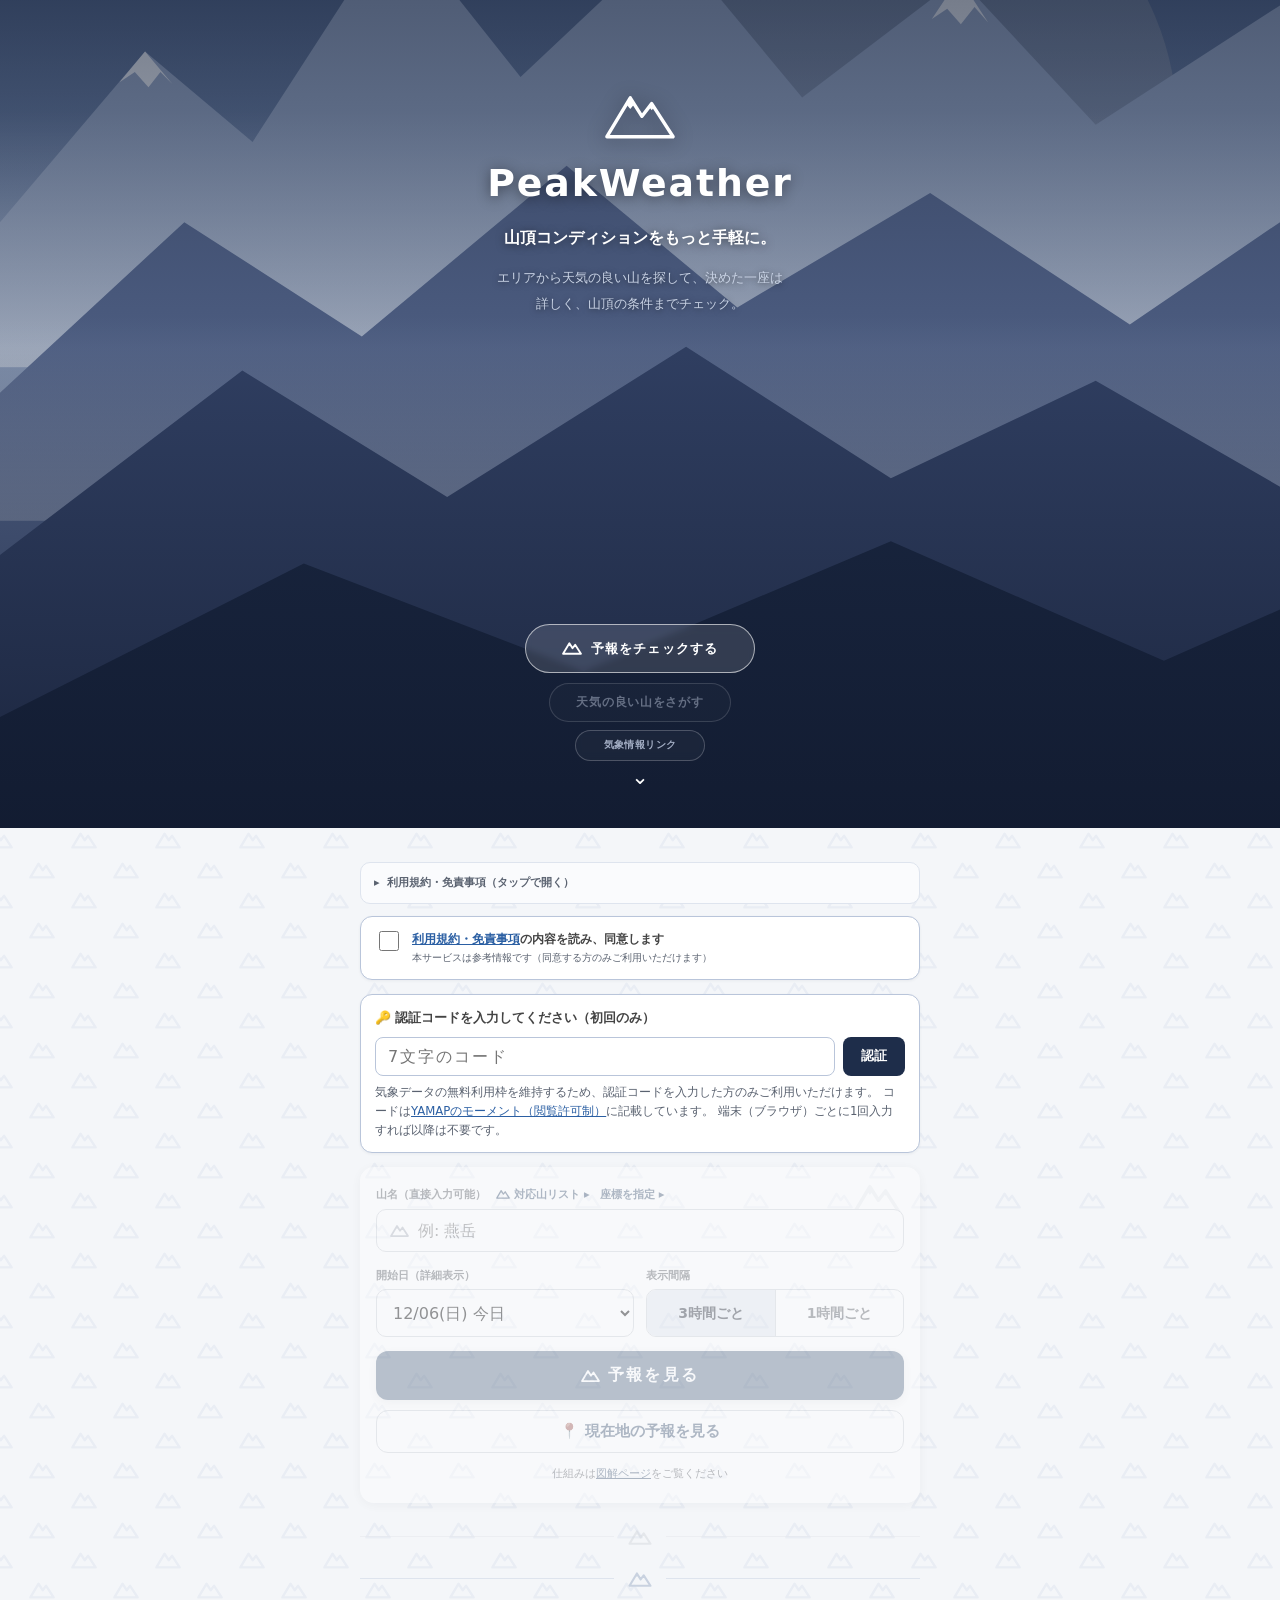
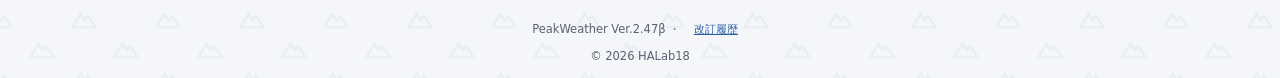
==== index.html @ 618cde57 "端末が夜モードのとき、画面も暗い配色にした (ver 2.47β) 色の値が9ページに657箇所ベタ書きされていたので、先に theme.css へ集めた。 ページ側は var(--◯◯) しか書かな" ====
<!doctype html>
<html lang="ja">
<head>
<meta charset="utf-8">
<!-- viewport-fit=cover を付けないと env(safe-area-inset-*) が常に0を返し、
     #totop のホームバー回避(iPhone)が効かない -->
<meta name="viewport" content="width=device-width,initial-scale=1,viewport-fit=cover">
<title>PeakWeather — 山頂コンディションをもっと手軽に。</title>
<meta name="description" content="PeakWeather: 山名を入れるだけで山頂・稜線の気象予報（稜線風・山頂気温・体感温度・発雷リスク・景色（眺望）・登山指数）を表示。データ: Open-Meteo">
<link rel="icon" type="image/png" href="icons/favicon-32.png">
<link rel="apple-touch-icon" href="icons/apple-touch-icon.png">
<link rel="manifest" href="manifest.json">
<!-- ブラウザのUI(アドレスバー)の色も配色に合わせる -->
<meta name="theme-color" media="(prefers-color-scheme:light)" content="#1e2d4a">
<meta name="theme-color" media="(prefers-color-scheme:dark)" content="#101725">
<!-- 配色(明るい配色と、端末が夜モードのときの暗い配色)。色の値はここが唯一の置き場で、
     各ページの <style> は var(--◯◯) しか書かない。?v= は theme.css の --pw-theme-ver と
     同じ値にする(古い版がキャッシュに残ると「画面は新しいのに配色だけ旧版」になる)。
     一致は scripts/check_contrast.py が機械的に見ている。 -->
<link rel="stylesheet" href="theme.css?v=247">
<!-- 規約同意・認証コードの判定を集約した共通ゲート (認証コードの定数もここにのみ置く)。
     ?v= は gate.js の PW_AUTH_VER と同じ値にする。付けないと、認証コードを年次更新した際に
     古い gate.js がキャッシュに残った端末で「新コードを入れたのに弾かれる」事故になる。
     更新時は index.html / docs/find.html(gen_find.py) / docs/point.html の3ファイルを同時に。 -->
<script src="gate.js?v=2026b"></script>
<!-- 登山指数 A/B/C の判定ロジック。docs/find.html と共有する唯一の実装。
     ?v= は logic.js の PW_LOGIC_VER と同じ値にする(古い版がキャッシュに残ると
     「画面は新しいのに判定だけ旧版」という気づけない状態になる)。 -->
<script src="logic.js?v=235"></script>
<!-- 天気の文言・濡れ注意・雨雪判別・積雪や視程の表記。こちらも docs/find.html と共有する。
     ?v= は display.js の PW_DISPLAY_VER と同じ値にする(古い版が残ると「画面は新しいのに
     文言だけ旧版」になる。一致は scripts/test_display.js が機械的に見ている)。 -->
<script src="display.js?v=246"></script>
<!-- Google tag (gtag.js) -->
<script async src="https://www.googletagmanager.com/gtag/js?id=G-B4FYN1EJ2S"></script>
<script>
  window.dataLayer = window.dataLayer || [];
  function gtag(){dataLayer.push(arguments);}
  gtag('js', new Date());

  // page_location からURLフラグメント(#…)を落とす。このページのハッシュには座標指定
  // (#35.36,138.72/日付) が入りうるため、既定のままだと位置情報がGAへ送られてしまう。
  // 山名は search イベントの search_term で別途取得しているので、落としても計測は欠けない。
  gtag('config', 'G-B4FYN1EJ2S', {page_location: location.origin + location.pathname});
</script>
<style>
/* ★ 色の値をここに書かないこと。全部 theme.css のトークン(--◯◯)を var() で参照する。
   明るい配色と暗い配色(端末の夜モード)の両方が theme.css の1箇所で決まっており、
   ここに直接色を書くと**暗い配色のときだけ差し替わらず取り残される**
   (明るい配色で作業しているかぎり、画面を見ても気づけない壊れ方)。
   残してよいベタ書きの数と理由は scripts/check_contrast.py の ALLOW にある。 */
*{box-sizing:border-box}
html{scroll-behavior:smooth}
/* ページ内リンクの滑らかスクロールは「動きを減らす」設定で止める。自動で流れる画面は
   前庭障害のある人には症状の引き金になる。JS 側の scrollIntoView も scrollBehavior() で揃える */
@media(prefers-reduced-motion:reduce){html{scroll-behavior:auto}}
body{margin:0;color:var(--text);
  /* 背景: ロゴマークの山を細かく規則的に敷いたパターン(ごく淡く) */
  background-color:var(--bg);
  background-image:var(--pat),var(--pat);
  background-position:0 0,42px 30px;background-size:84px 60px,84px 60px;
  font-family:"Hiragino Kaku Gothic ProN","Yu Gothic UI","Meiryo",system-ui,sans-serif;
  font-size:14px;line-height:1.6}

/* ---- 山モチーフ共通(ロゴマークの小型アイコン) ---- */
.mk{display:inline-block;flex:none}
.mtdiv{display:flex;align-items:center;gap:14px;max-width:560px;margin:26px auto;color:var(--field)}
.mtdiv::before,.mtdiv::after{content:"";flex:1;height:1px;background:var(--line)}
.mtdiv .mk{width:24px;height:16px}

/* ---- スキップリンク ---- */
/* キーボードだけで使う人は、いまヒーロー(ほぼ全画面)と検索フォームを毎回通ることになる。
   フォーカスされるまで画面の外に出しておき、Tab を1回押した時だけ現れる。
   ★ clip / left:-9999px ではなく transform で外へ出す(clip 系は iOS の読み上げで
     位置を見失う報告がある)。ヒーローが濃紺なので、出るときは白地・紺文字にする。 */
.skip{position:absolute;top:0;left:0;z-index:100;margin:10px;padding:10px 16px;
  background:var(--surface);color:var(--head);border:2px solid var(--link);border-radius:8px;
  font-weight:700;font-size:.92em;text-decoration:none;transform:translateY(-250%)}
.skip:focus{transform:none}
/* 飛び先。tabindex="-1" だけだと Chrome が枠を出さないので、着いたことが分かるようにする */
main:focus-visible,#out:focus-visible{outline:2px solid var(--link);outline-offset:4px}

/* ---- ヒーロー ---- */
/* 背景を実写に差し替える場合: .hero-bg(svg) を削除し、下記1行を .hero に追加
   background:url(icons/hero.jpg) center/cover no-repeat var(--night); */
.hero{position:relative;min-height:92vh;min-height:92svh;display:flex;justify-content:center;
  color:var(--on-night);text-align:center;overflow:hidden;background:var(--night);padding:0 20px}
.hero-bg{position:absolute;inset:0;width:100%;height:100%}
.hero::after{content:"";position:absolute;inset:0;background:
  linear-gradient(180deg,rgba(13,20,38,.5) 0%,rgba(13,20,38,.22) 42%,rgba(13,20,38,.68) 100%)}
.hero-inner{position:relative;z-index:1;display:flex;flex-direction:column;align-items:center;
  width:100%;max-width:640px;padding:max(10svh,56px) 0 max(4.5svh,28px)}
.logomark{width:74px;height:auto;margin-bottom:12px;filter:drop-shadow(0 2px 10px rgba(0,0,0,.4))}
h1{margin:0;font-size:2.15em;font-weight:800;letter-spacing:.05em;color:var(--on-night);
  text-shadow:0 2px 14px rgba(0,0,0,.45)}
.tagline{margin:12px 0 0;font-size:1.02em;font-weight:600;color:var(--on-night);
  text-shadow:0 1px 8px rgba(0,0,0,.55)}
.hero-sub{margin:14px 0 0;font-size:.85em;color:var(--on-night-2);line-height:2;
  text-shadow:0 1px 6px rgba(0,0,0,.55)}
.hero-cta{margin-top:auto;padding-top:30px;display:flex;flex-direction:column;align-items:center;
  color:var(--on-night);text-decoration:none;font-weight:700;font-size:.95em;letter-spacing:.08em}
.hero-cta .btnface{padding:13px 36px;border-radius:999px;background:rgba(255,255,255,.13);
  border:1.5px solid rgba(255,255,255,.6);backdrop-filter:blur(3px);transition:background .2s}
.hero-cta .mk{width:20px;height:14px;margin-right:9px;vertical-align:-2px;color:var(--on-night)}
.hero-cta:hover .btnface,.hero-cta:focus-visible .btnface{background:rgba(255,255,255,.3)}
/* 副次ボタン: 主目的の「予報をチェックする」より控えめな配色で find.html への入口 */
.hero-find{margin-top:10px;color:var(--on-night-2);text-decoration:none;font-weight:600;font-size:.85em;letter-spacing:.06em}
.hero-find .btnface{display:inline-block;padding:9px 26px;border-radius:999px;background:rgba(255,255,255,.05);
  border:1px solid rgba(255,255,255,.32);backdrop-filter:blur(3px);transition:background .2s}
.hero-find:hover .btnface,.hero-find:focus-visible .btnface{background:rgba(255,255,255,.16)}
/* 三次ボタン: 気象庁リンク集への入口。上2つより一段小さく・淡くして主従を崩さない。
   幅は3つが逆三角形に見えるよう横paddingで詰める(209→166→124px)。文字数を変えたら測り直すこと */
.hero-weather{margin-top:8px;color:var(--on-night-3);text-decoration:none;font-weight:600;
  font-size:.72em;letter-spacing:.04em}
.hero-weather .btnface{display:inline-block;padding:6px 28px;border-radius:999px;
  background:rgba(255,255,255,.03);border:1px solid rgba(255,255,255,.22);
  backdrop-filter:blur(3px);transition:background .2s}
.hero-weather:hover .btnface,.hero-weather:focus-visible .btnface{background:rgba(255,255,255,.12)}
.chev{color:var(--on-night);font-size:1.5em;line-height:1;margin-top:6px;animation:bob 1.8s ease-in-out infinite}
@keyframes bob{0%,100%{transform:translateY(0)}50%{transform:translateY(7px)}}
@media(prefers-reduced-motion:reduce){.chev{animation:none}}

/* ---- 本体 ---- */
main{max-width:1080px;margin:0 auto;padding:26px 14px 8px}
.entry{max-width:560px;margin-left:auto;margin-right:auto}

/* 利用規約 (折りたたみ・控えめ) */
/* ★ 色は --muted から外さないこと。以前は本文 #82868f(3.52:1)・見出し #8b909a(3.09:1) で
   AA(4.5:1) に届いていなかった。「控えめに置く」のは畳んである(details)ことで足りており、
   薄さで畳む必要はない。免責は読ませる前提の文章なので、読めない色は機能を損ねる。 */
.terms{color:var(--muted);font-size:.8em;line-height:1.75;margin-bottom:12px;
  border:1px solid var(--line);border-radius:10px;background:var(--surface-soft)}
.terms summary{list-style:none;cursor:pointer;padding:10px 13px;font-weight:600;color:var(--muted);
  display:flex;align-items:center;gap:7px;user-select:none}
.terms summary::-webkit-details-marker{display:none}
.terms summary::before{content:"▸";color:var(--muted);transition:transform .15s}
.terms[open] summary::before{transform:rotate(90deg)}
.terms .tbody{padding:2px 14px 12px}
.terms p{margin:0 0 8px}
.terms a{color:var(--muted)}

/* 同意チェック */
.gate{background:var(--surface);border:1.5px solid var(--line-2);border-radius:12px;padding:13px 14px;
  margin-bottom:14px;box-shadow:0 1px 3px var(--shadow-s)}
.gate label{display:flex;align-items:flex-start;gap:10px;font-size:.88em;font-weight:600;
  color:var(--text-2);cursor:pointer;margin:0}
.gate input[type=checkbox]{width:20px;height:20px;margin-top:1px;flex:none;accent-color:var(--btn)}
.gate small{display:block;font-weight:400;color:var(--muted)}
.gate a{color:var(--link)}

/* 認証コード (コード本体はソースに置かずハッシュ照合。scripts/gen_auth_hash.py 参照) */
#authgate .ahead{font-weight:700;color:var(--text-2);font-size:.92em}
#authgate .authrow{display:flex;flex-direction:row;gap:8px;margin:9px 0 7px}
#authgate input{flex:1;min-width:0;border:1.5px solid var(--line-2);border-radius:8px;
  padding:9px 12px;font-size:16px;letter-spacing:.12em;font-family:inherit}
#authgate input:focus{outline:2px solid var(--sky);border-color:var(--sky)}
#authgate button{flex:none;background:var(--night);color:var(--on-night);border:0;border-radius:8px;
  padding:0 18px;font-weight:600;font-size:.92em;cursor:pointer;font-family:inherit}
#authgate button:disabled{opacity:.5;cursor:default}
#authgate .authmsg{color:var(--bad-fg);font-size:.85em;font-weight:600;margin:0 0 5px}
#authgate small{display:block;font-weight:400;color:var(--muted);line-height:1.6}

#appwrap{opacity:.4;pointer-events:none;filter:grayscale(60%);transition:opacity .2s,filter .2s}
#appwrap.enabled{opacity:1;pointer-events:auto;filter:none}
/* #appwrap の外にある操作ページへの導線 (ヒーローの「天気の良い山をさがす」・フッターの
   「座標で予報」)。ゲート未通過の間は淡色にして押せないことを示す。クリック自体は
   JS側で握りつぶし、同意・認証欄へ案内する(pointer-events:none にすると案内も出せないため) */
.gate-off{opacity:.45;cursor:not-allowed}
.hero-find.gate-off:hover .btnface{background:rgba(255,255,255,.05)}

/* フォームカード (右上にロゴマークの透かし) */
.formcard{border-radius:14px;padding:18px 16px 20px;
  background:var(--surface) var(--wm) no-repeat right 16px top 14px/54px 37px;
  box-shadow:0 2px 12px var(--shadow);scroll-margin-top:12px}
form{display:flex;flex-direction:column;gap:14px}
.f{display:flex;flex-direction:column;gap:5px;font-size:.82em;font-weight:600;color:var(--muted);margin:0}
.lrow{display:flex;align-items:baseline;gap:5px 10px;flex-wrap:wrap}
.llabel{white-space:nowrap}
.lrow .listlink{color:var(--link);font-weight:600;text-decoration:none;white-space:nowrap}
.lrow .listlink:hover{text-decoration:underline}
input,select{font-size:16px;padding:11px 12px;border:1.5px solid var(--field);border-radius:10px;
  background:var(--surface);width:100%;font-family:inherit}
input:focus,select:focus{outline:2px solid var(--link);outline-offset:1px}
/* 山名入力欄: 左脇に小さな山アイコン、右に消去(×)ボタンぶんの余白 */
#mname{padding-left:41px;padding-right:34px;
  background:var(--surface) var(--mtico) no-repeat 13px 50%/19px 13px}
/* 消去(×)ボタン。目立たせすぎない: 最近見た山の .rcx と同じ配色・ホバー挙動 */
.mname-wrap{position:relative}
.mclear{position:absolute;right:4px;top:50%;transform:translateY(-50%);
  padding:9px 8px;border:0;background:none;color:var(--muted);font-size:16px;line-height:1;cursor:pointer}
.mclear:hover{color:var(--bad-fg)}
.frow{display:flex;gap:12px}
.frow>.f{flex:1;min-width:0}
/* 開始日selectと表示間隔segは横並びなので同一の固定高さで揃える(selectのネイティブ描画差を吸収) */
.frow select,.frow .seg{height:48px}
.seg{display:flex;border:1.5px solid var(--field);border-radius:10px;overflow:hidden;background:var(--surface)}
.seg label{flex:1;margin:0;position:relative}
.seg input{position:absolute;opacity:0;width:0;height:0}
.seg span{display:flex;justify-content:center;align-items:center;height:100%;padding:0 2px;
  font-size:14px;font-weight:600;color:var(--muted);cursor:pointer;transition:background .15s}
.seg label+label span{border-left:1.5px solid var(--field)}
.seg input:checked+span{background:var(--sel);color:var(--sel-fg);font-weight:700}
.seg input:focus-visible+span{outline:2px solid var(--btn);outline-offset:-3px}

button{font-size:15px;padding:8px 22px;border:0;border-radius:8px;background:var(--btn);
  color:var(--on-night);font-weight:700;cursor:pointer;font-family:inherit}
button:hover{background:var(--btn-d)}
button:disabled{background:var(--btn-off);cursor:wait}
#go{width:100%;padding:14px;font-size:16px;border-radius:12px;letter-spacing:.15em;
  box-shadow:0 3px 10px var(--shadow)}
#go .mk{width:19px;height:13px;margin-right:8px;vertical-align:-1.5px;color:var(--on-night)}
/* 現在地ボタン: 山名検索(主ボタン)に対するセカンダリの控えめな外観 */
#gps{width:100%;padding:11px;font-size:15px;border-radius:12px;margin-top:-4px;
  background:var(--surface);color:var(--link);border:1.5px solid var(--field)}
#gps:hover{background:var(--sel)}
#gps:disabled{background:var(--surface);color:var(--btn-off)}
.listlink .mk{width:14px;height:10px;margin-right:4px;vertical-align:-.5px}
/* 「天気で山さがし」からの遷移時に予報カード先頭に出す戻りボタン。
   プレーンリンクだと見落とされやすいので、ピル型の塗りボタン(--btn 系)にして目立たせる。 */
.backfind{margin:0 0 14px}
.backfind.bottom{margin:20px 0 4px}
.backfind a{display:inline-block;padding:9px 22px;background:var(--btn);color:var(--on-night);
  border-radius:999px;font-size:.9em;font-weight:700;text-decoration:none;
  box-shadow:0 2px 6px var(--shadow)}
.backfind a:hover{background:var(--btn-d)}
.hint{color:var(--muted);font-size:.8em;text-align:center;margin:12px 0 0}
.hint a{color:var(--link)}

/* 山名サジェスト */
.mfield{position:relative}
#sugg{position:absolute;top:100%;left:0;z-index:20;min-width:100%;width:max-content;max-width:80vw;
  max-height:min(280px,45vh);overflow-y:auto;overscroll-behavior:contain;
  background:var(--surface);border:1px solid var(--field);border-radius:8px;
  box-shadow:0 6px 18px var(--shadow-l);margin-top:4px;font-weight:400}
#sugg div{display:flex;justify-content:space-between;gap:14px;padding:9px 12px;cursor:pointer;
  font-size:14px;color:var(--text)}
#sugg div:hover{background:var(--surface-4)}
/* ★ --muted を使う。以前の #888 は白地で 3.54:1。県名と標高は同名の山を見分ける材料なので、
   読めないと候補を選び間違える */
#sugg small{color:var(--muted);white-space:nowrap}
/* grid の行として立てた見出し。#sugg div{display:flex;padding} と :hover を拾ってしまうので
   打ち消す(見た目は従来どおり .rchead 側の指定で作る) */
#sugg .rcheadrow{display:block;padding:0}
#sugg .rcheadrow:hover{background:none}
/* 最近見た山 (未入力時だけ先頭に出す履歴。見出しは data-n を持たないので選択されない) */
#sugg .rchead{display:block;padding:6px 12px 4px;font-size:11.5px;color:var(--muted);
  font-weight:700;letter-spacing:.04em;background:var(--bg);cursor:default}
#sugg .rchead:hover{background:var(--bg)}
#sugg .rc.rclast,
/* ピン群と履歴群の境目。ピンは期限なしで先頭に固まるので、どこまでがピンかを線で示す */
#sugg .rc.rcpinlast{border-bottom:1px solid var(--line)}
/* ボタンが2つ並ぶぶん、履歴行は隙間を詰める(通常候補の gap:14px より狭い) */
#sugg .rc{gap:8px}
/* 長い山名(カムイエクウチカウシ山など)が折り返して行だけ2段になるのを防ぐ。
   日本語はどこでも改行できるので、nowrap にしないと span が縦に伸びて高さが揃わない。
   縮むのは県名(small)が先。flex-shrink を大きく差を付けて、幅が足りないときは県名から
   削るようにする(山名が読めないと候補として選べないため、山名の省略は最後の手段) */
#sugg .rc>span{flex:0 1 auto;min-width:0;white-space:nowrap;overflow:hidden;text-overflow:ellipsis}
#sugg .rc small{margin-left:auto;flex:0 999 auto;min-width:0;overflow:hidden;text-overflow:ellipsis}
/* 圏外でも開ける山の印。山名のすぐ後ろに小さく添えるだけ(押せるものではない) */
#sugg .rcoff{margin-left:5px;font-size:11px;opacity:.85}
#sugg .rc.pinned{background:var(--surface-soft)}
#sugg .rc.pinned:hover{background:var(--surface-4)}
/* ×・📌は指で押せる大きさを確保する。行タップとの誤爆を避けるため履歴行にだけ出す。
   負マージンで行の padding へ食い込ませ、見た目の行高(約40px)は通常候補と揃えたまま */
#sugg .rcx,#sugg .rcp{flex:0 0 auto;margin:-9px 0;padding:9px 7px;border:0;background:none;
  color:var(--muted);font-size:15px;line-height:1;cursor:pointer}
#sugg .rcx{margin-right:-6px;padding-right:10px}
#sugg .rcx:hover{color:var(--bad-fg)}
/* 未ピンの📌も出しておく(淡く)。押せることが分からないと機能に気づけない */
#sugg .rcp{font-size:13px;opacity:.3;filter:grayscale(1)}
#sugg .rc.pinned .rcp{opacity:1;filter:none}
#sugg .rcp:hover{opacity:.75}
#sugg .rc.pinned .rcp:hover{opacity:.75}

#status{margin:12px auto;font-size:.95em;color:var(--muted);font-weight:600}
#status.err{color:var(--bad-fg);font-weight:600}
/* 状態アイコン: 取得中=青い山が明滅 / エラー=赤い山 */
#status:not(:empty)::before{content:"";display:inline-block;width:18px;height:12px;
  margin-right:7px;vertical-align:-1px;
  background:var(--skyico) no-repeat center/contain;
  animation:mkpulse 1.2s ease-in-out infinite}
#status.err::before{animation:none;background-image:var(--errico)}
@keyframes mkpulse{0%,100%{opacity:1}50%{opacity:.3}}
@media(prefers-reduced-motion:reduce){#status:not(:empty)::before{animation:none}}
.cands{background:var(--surface);border-radius:10px;padding:12px 14px;margin:10px auto;box-shadow:0 1px 3px var(--shadow-s)}
.cands button{display:block;width:100%;text-align:left;background:var(--surface-4);color:var(--text);
  font-weight:400;margin:6px 0;padding:8px 12px}
.cands button:hover{background:var(--hover)}

/* 結果表示 */
#out{scroll-margin-top:10px}
/* 見出し: 左バーの代わりにロゴマークの山アイコン */
h2{color:var(--head);font-size:1.08em;margin:20px 0 8px;display:flex;align-items:flex-start;gap:8px}
h2::before{content:"";flex:none;width:20px;height:14px;margin-top:.32em;
  background:var(--skyico) no-repeat center/contain}
ul.meta{margin:0 0 8px;padding-left:1.2em;color:var(--text-3);font-size:.9em}
.tbl{max-height:75vh;overflow:auto;-webkit-overflow-scrolling:touch;overscroll-behavior:contain;margin:6px 0 4px}
/* 横スクロールの手がかり。表は 375px 幅で 768〜941px あり、実測で 55〜63% が画面外に出る
   (このアプリの要である稜線風・降水量がそこに入る)。「まだ右に続く」が分からないと、
   そもそもスクロールされない。
   ★ 背景グラデーション方式(background-attachment:local の定番)はここでは効かない。
     td が不透明(--surface / 偶数行 --surface-2)なので、コンテナの背景はセルに隠れる。
     そこで mask で描画結果ごと右端をフェードさせる。付け外しは markScrollables()。 */
.tbl.xscroll{-webkit-mask-image:linear-gradient(to right,#000 calc(100% - 28px),transparent);
  mask-image:linear-gradient(to right,#000 calc(100% - 28px),transparent)}
.tbl.xscroll.at-end{-webkit-mask-image:none;mask-image:none}
table{border-collapse:collapse;white-space:nowrap;width:100%}
/* ★ th は scope で2種類に分かれる。scope=col がヘッダ行(紺・上に固定)、scope=row が
     先頭列の日付/時刻(見た目は td と同じ・左に固定)。
   ★ thead / tbody は入れないこと。いまヘッダ行は暗黙の tbody の1行目にあり、縞は
     tr:nth-child(even) で当たっている。thead を入れるとデータ行の番号が1つずれて
     縞が反転する。さらに下の .wk-sep は縞と詳細度をわざと揃えて source 順で勝たせてあり、
     その均衡も崩れる。属性セレクタなら構造を変えずに同じ結果になる。 */
th[scope=col]{background:var(--slate);color:var(--on-night);padding:6px 9px;font-weight:600;font-size:.9em;position:sticky;top:0;z-index:2}
td,th[scope=row]{padding:5px 9px;border-bottom:1px solid var(--line);text-align:center;background:var(--surface);
  font-weight:400;font-size:1em}
tr:nth-child(even) td,tr:nth-child(even) th[scope=row]{background:var(--surface-2)}
/* スマホ対策: ヘッダ行(上)と先頭列(左=日付/時刻)をスクロール時に固定 */
th[scope=col]:first-child{left:0;z-index:3}
td:first-child,th[scope=row]{position:sticky;left:0;z-index:1;background:var(--surface)}
tr:nth-child(even) td:first-child,tr:nth-child(even) th[scope=row]{background:var(--surface-2)}
th[scope=col]:first-child,td:first-child,th[scope=row]{box-shadow:inset -1px 0 0 var(--line)}
.b{display:inline-block;min-width:2.6em;padding:1px 7px;border-radius:10px;font-weight:700;font-size:.92em}
.b-a{background:var(--ok-bg);color:var(--ok-fg)}.b-b{background:var(--warn-bg);color:var(--warn-fg)}.b-c{background:var(--bad-bg);color:var(--bad-fg)}
.v-ex{color:var(--ok-fg);font-weight:700}.v-ok{color:var(--v-ok)}.v-so{color:var(--warn-fg)}.v-ng{color:var(--bad-fg)}
.sat{color:var(--sat);font-weight:600}.sun{color:var(--sun);font-weight:600}
.ew{display:inline-block;margin-left:4px;padding:1px 6px;border-radius:8px;
  background:var(--bad-bg);color:var(--bad-fg);font-weight:700;font-size:.85em;
  white-space:nowrap;vertical-align:middle}
.ew .ewi{font-size:1.3em;line-height:1;vertical-align:-.15em;margin-right:1px}
/* 指数の降格理由・濡れ注意・雨雪の別。数値の読み取りを邪魔しないよう小さく下段に置く。
   色は .ew と同系にして「注意を促す情報」であることを揃える。 */
.dr{display:block;font-size:.76em;color:var(--bad-fg);font-weight:700;margin-top:2px;line-height:1.3;white-space:nowrap}
/* その日を冬山・残雪期の基準で判定したことを示す印。夏側には付けない(全日に付くと区別にならない) */
.wmode{display:inline-block;margin-left:5px;padding:0 5px;border-radius:8px;background:var(--info-bg);
  color:var(--info-fg);font-size:.76em;font-weight:700;vertical-align:middle;white-space:nowrap}
/* 稜線風の degraded 印(900hPa/800hPa欠測)。find の .altm と同じ「控えめだが見える」トーン。
   ★ 色は --muted から外さないこと。以前は #8a94a8 だったが、表の偶数行 #eef1f6 の上では
     2.70:1 しかなく AA(4.5:1)に届いていなかった。この印は「GSM 期間は風を弱めに見積もる」
     ことを補正せず開示で倒すという判断そのものなので、読めない色で出すと判断が成立しない。 */
.dgd{color:var(--muted);font-weight:700;margin-left:1px}
/* その日の予報が全球モデル(GSM)由来であることを示す印。判定の印(.wmode の青)とは別物なので
   .dgd と同じグレー系に寄せ、「データの素性」の側だと分かるトーンにする。
   ★ 文言に「粗い」を使わない: 印もこの下の区切り行も、事実(どのモデル由来か)を伝えるもので
     予報の良し悪しではない。「粗い」は精度が低い・当てにならないという印象を余計に与える。 */
.mdlm{display:inline-block;margin-left:4px;padding:0 4px;border-radius:8px;background:var(--chip-bg);
  color:var(--muted);font-size:.74em;font-weight:700;vertical-align:middle;white-space:nowrap}
/* 週間表の中で「ここから予報が粗くなる」ことを示す区切り行。行そのものは押せない。
   セレクタに tr と :first-child を足してあるのは詳細度をそろえるため。上の縞
   `tr:nth-child(even) td` / `tr:nth-child(even) td:first-child` に対して `.wk-sep td` だけ
   だと詳細度が足りず、区切り行が偶数番目に来た日だけ縞に負けて背景が変わる
   (同点まで上げたうえで、後ろに書いてあることで勝たせている)。 */
tr.wk-sep td,tr.wk-sep td:first-child{border-top:2px solid var(--sep-line);background:var(--sep-bg);
  color:var(--sep-fg);font-size:.78em;font-weight:700;padding:3px 8px;letter-spacing:.02em;
  /* ★ 中央寄せにしない。この行は表の全幅(colspan)なので、スマホのように表が画面より広いと
     中央＝画面の外になり、横スクロールしないと文言が読めない。左端なら初期表示で見える
     (スクロールした先でも見え続けるのは下の .wk-sepin 側で倒している)。
     td の text-align:center を上書きするため、詳細度で勝つセレクタで指定している。 */
  text-align:left}
/* 全幅セルの右端に固定列の罫線(th:first-child,td:first-child の inset box-shadow)を描かせない。
   この行の td は colspan で行幅全体を占めるため、日付/指数の境目でなく表の右端に線が入る。
   上の th:first-child,td:first-child と同詳細度なので、ここ(後ろ)に置いて後勝ちさせる。 */
tr.wk-sep td{box-shadow:none}
/* ★ 全幅セルの中で「文言だけ」を左端に追従させる。
   この td は td:first-child の sticky に一致するが、セル幅＝行幅なので追従できない
   (ずらせる余地が 0)。そのままだと横スクロールで文言が左へ流れ去り、他の行の日付列だけが
   固定で残るため、帯が表のグリッドから外れて見える。包んだ span を sticky にすれば、
   包含ブロック(＝全幅の td)の中を左端に張り付いて移動できる。
   left は td の左 padding と同じ 8px にする。0 だと送ったときだけ文字が画面端に寄り、
   スクロール位置 0 のときと余白が変わって一瞬カクッと動いて見える。 */
.wk-sepin{position:sticky;left:8px;display:inline-block;max-width:100%}
/* 先頭(日本域モデル側)の区切り行だけ上罫線を描かない。すぐ上が固定ヘッダ(th)なので、
   2px の線がヘッダの一部のように見えて「区切り」として読めなくなる。 */
tr.wk-sep.wk-sep-top td{border-top:0}
.wxnote{display:block;font-size:.78em;color:var(--muted);margin-top:2px;line-height:1.3}
/* 詳細表の見出し直下に出す控えめなキャプション(山名とデータ取得日時)。スクショを切り取っても
   どの山のいつの取得か分かるようにするため。目立たせない */
.tblcap{font-size:.78em;color:var(--muted);margin:-4px 0 6px;line-height:1.3}
.wxico{width:1.15em;height:1.15em;vertical-align:-.22em;margin-right:1px}
.wxconn{color:var(--muted);font-size:.82em;margin:0 .18em;white-space:nowrap}
/* 発雷リスク列: アイコン(本数+色)と段階ラベル、下段に CAPE/CIN の実数値を小さく併記。
   文字色はアイコンより濃い同系色にして白/薄灰の行背景でもコントラストを確保する */
.lt{display:inline-flex;align-items:center;gap:3px;font-weight:600;white-space:nowrap}
.lt svg{width:1.9em;height:1.15em;flex:none}
.lt-0{color:var(--lt-0)}.lt-1{color:var(--lt-1)}.lt-2{color:var(--lt-2)}.lt-3{color:var(--lt-3)}
.ltnum{display:block;font-size:.76em;color:var(--muted);margin-top:2px;line-height:1.3;cursor:help}
/* 景色(眺望)列: 発雷リスクと同じ2段構成。上段=アイコン+記号+ラベル / 下段=視程を小さく併記。
   視程は単独の列にはせず、景色を読むための補足情報として置く。svg は 1.5em=21px */
.vw{display:inline-flex;align-items:center;gap:3px;font-weight:600;white-space:nowrap}
.vw svg{width:1.5em;height:1.5em;flex:none}
.vwnum{display:block;font-size:.76em;color:var(--muted);margin-top:2px;line-height:1.3}
.ewnote{background:var(--bad-bg);border-left:5px solid var(--bad-fg);padding:8px 12px;
  border-radius:0 6px 6px 0;margin:6px 0 14px;font-size:.9em}
/* 凡例末尾の「詳しく」リンク。理由・実測値は解説ページ側に置き、ここは短い事実だけにする */
.ewnote a.more,.notice a.more{color:inherit;text-decoration:underline;white-space:nowrap}
/* 参考情報の凡例(全球印・稜線風*印)。危険側の注意(.ewnote の赤)と区別しつつ、
   凡例として並ぶので余白は .ewnote に合わせる(.notice 既定の 18px だとここだけ空く) */
.notice.leg{margin:6px 0 14px;padding:8px 12px}
/* 末尾の免責。ページで最も重要な注意なので、参考情報の凡例と同じ強さで置かない。
   赤ベタは使わない(指数C・⚠バッジの色と競合させると両方が弱まる) */
.notice.strong{border-left-width:7px;border-left-color:var(--head);color:var(--head);
  font-weight:600;background:var(--surface-3)}
/* 予報の確度 ◎/○/△。指数(A/B/C)の隣に置くので、色は付けず記号だけで示す。
   色を付けると「確度が低い=危険」と読まれるが、確度は危険度ではなくモデルの揃い方 */
.agr{text-align:center;font-weight:600;white-space:nowrap}
/* 確度の内訳と「表の見方」。どちらも既定で閉じておく(毎回開いて見るものではない)。
   ★ 説明を畳むのは見た目の都合ではない。実測(375px)で週間表 442px に対し凡例が 321px あり、
     データとほぼ同量の説明が常時ぶら下がっていた。危険情報(⚠夕方/⚠夜間)だけは畳まない。 */
.agrdet,.legend{margin:6px 0 14px}
.agrdet summary,.legend summary{cursor:pointer;padding:8px 12px;font-weight:600;color:var(--head-2);
  background:var(--surface-3);border-left:5px solid var(--rule);border-radius:0 6px 6px 0;
  font-size:.9em;user-select:none}
.agrdet[open] summary{border-radius:0 6px 0 0;margin-bottom:6px}
.agrdet .ewnote{background:var(--surface-3);border-left-color:var(--rule);color:var(--head-2)}
.legend[open] summary{border-radius:0 6px 0 0}
/* 折りたたみの中は素のテキストにする。開いた時点で「これは説明」と分かっているので、
   色枠を重ねても視覚ノイズが増えるだけ(赤は危険=指数C・⚠ の意味に限って使う) */
.legend .tbody{padding:9px 12px 10px;background:var(--surface-soft);border-left:5px solid var(--rule);
  border-radius:0 0 6px 0;font-size:.9em;line-height:1.65}
.legend .tbody p{margin:0 0 8px}
.legend .tbody p:last-child{margin:0}
.legend .tbody a.more{color:var(--link);text-decoration:underline;white-space:nowrap}
/* オフライン(保存済み予報)であることの明示。数字は取得時のままなので、
   予報表のどれよりも先に目に入る強さにしておく */
.offnote{background:var(--off-bg);border-left:5px solid var(--off-line);color:var(--off-fg);padding:10px 12px;
  border-radius:0 6px 6px 0;margin:0 0 14px;font-size:.92em;line-height:1.6}
/* 保存から1日以上経った予報。黄色のままだと「少し古い」と同じ強さで読まれるので警告色に上げる */
.offnote.offstale{background:var(--bad-bg);border-left-color:var(--bad-fg);color:var(--stale-fg)}
/* 端末内への保存と「圏外用に固定」 */
.snaprow{display:flex;flex-wrap:wrap;align-items:center;gap:8px;
  margin:0 0 14px;font-size:.85em;color:var(--text-3)}
.snaprow em{font-style:normal;color:var(--bad-fg)}
.snapkeep{padding:6px 12px;font-size:.95em;border-radius:8px;
  background:var(--surface);color:var(--link);border:1.5px solid var(--field)}
.snapkeep:hover{background:var(--surface-4)}
.snapkeep[aria-pressed="true"]{background:var(--sel);border-color:var(--sky)}
/* 10日間の見通し: 8日目以降の行と開閉ボタン。
   tr に display を指定する作者スタイルは無いが、意図を残すため [hidden] を明示する */
.wk-more[hidden]{display:none}
.wk-toggle{width:100%;padding:9px;font-size:.92em;font-weight:600;border-radius:10px;
  margin:2px 0 12px;background:var(--surface);color:var(--link);border:1.5px solid var(--field)}
.wk-toggle:hover{background:var(--surface-4)}
.wk-toggle::after{content:"▾";margin-left:6px;display:inline-block;transition:transform .15s}
.wk-toggle[aria-expanded="true"]::after{transform:rotate(180deg)}
/* 見通し表の行→詳細予報へのジャンプ。行をタップ/クリックすると該当日の詳細に移動する */
.wk-row{cursor:pointer}
.wk-row:hover td,.wk-row:hover th[scope=row],
.wk-row:has(:focus-visible) td,.wk-row:has(:focus-visible) th[scope=row]{background:var(--hover)}
.wk-row:has(:focus-visible){outline:2px solid var(--link);outline-offset:-2px}
/* 日付セルの中の「詳細へ」ボタン。行そのものに role="button" を付けると tr の役割(行)を
   上書きして表の構造ごと消えるので、本物の button を1つ置いてそこに名前を持たせる。
   グローバルの button{} が青いボタンなので全部打ち消す。 */
.wk-jump{background:none;color:inherit;font:inherit;padding:0;border:0;border-radius:0;
  cursor:pointer;text-align:inherit;white-space:nowrap}
.wk-jump:hover{background:none}
/* 行全体を光らせるのは :has() が要る。無い環境(iOS 15.3以前など)でも見失わないよう、
   ボタン自身の輪郭は :has() と無関係に必ず出す */
.wk-jump:focus-visible{outline:2px solid var(--link);outline-offset:2px;border-radius:3px}
.detail-day{scroll-margin-top:10px}
@keyframes detailFlash{0%,100%{background:transparent}30%,70%{background:var(--flash)}}
.detail-flash{animation:detailFlash 1.4s ease-in-out}
@media(prefers-reduced-motion:reduce){.detail-flash{animation:none}}
.notice{background:var(--surface-3);border-left:5px solid var(--rule);color:var(--head-2);padding:10px 12px;
  border-radius:0 6px 6px 0;margin:18px 0;font-size:.9em}
/* ★ --muted を使う。以前の #888 はページ背景 #f4f6f9 の上で 3.27:1 しかなかった */
footer{color:var(--muted);font-size:.82em;margin-top:8px;text-align:center}
footer p{margin:0;line-height:1.8}
/* 改訂履歴リンクはタップ目標が文字高さぶんしか無く押しづらかったので、
   中央寄せ(footer の text-align)を保ったまま上下左右に余白を持たせて広げる */
footer a{color:var(--link);display:inline-block;padding:6px 10px}
#totop .mk{width:20px;height:14px;display:block;margin:0 auto}
#totop{position:fixed;right:16px;bottom:max(16px,env(safe-area-inset-bottom));z-index:30;
  width:46px;height:46px;border-radius:50%;padding:0;font-size:16px;line-height:1;
  background:var(--glass);color:var(--head);border:1px solid var(--glass-line);
  backdrop-filter:blur(4px);-webkit-backdrop-filter:blur(4px);
  box-shadow:0 2px 8px var(--shadow);
  opacity:0;transform:translateY(8px);pointer-events:none;transition:opacity .25s,transform .25s}
#totop.show{opacity:1;transform:none;pointer-events:auto}
#totop:hover{background:var(--glass-hover)}

@media(min-width:700px){
  h1{font-size:2.7em}
  .tagline{font-size:1.15em}
  .hero-sub{font-size:.95em}
  main{padding:34px 24px 12px}
}
</style>
</head>
<body>

<!-- ロゴマークの小型アイコン(共通シンボル)。小サイズ向けに線を太めにした版 -->
<svg width="0" height="0" style="position:absolute" aria-hidden="true">
  <symbol id="mkico" viewBox="0 0 76 52">
    <path d="M4 48 L28 8 L40 27 L50 14 L72 48 Z" fill="none" stroke="currentColor" stroke-width="7" stroke-linejoin="round"/>
    <path d="M21.5 19 L28 8 L34.5 19 L31.2 15.6 L28 19.6 L24.8 15.6 Z" fill="currentColor"/>
    <path d="M45.8 20.5 L50 14 L54.2 20.5 L52 18.2 L50 20.8 L48 18.2 Z" fill="currentColor"/>
  </symbol>
  <!-- 天気アイコン(配色付き線画)。日内変化フレーズ/詳細表の天気列で使用。晴=橙/雲=灰/雨=青/雪=水色/雷=橙 -->
  <symbol id="wx-sun" viewBox="0 0 24 24" fill="none" stroke="#f5a623" stroke-width="2" stroke-linecap="round" stroke-linejoin="round">
    <circle cx="12" cy="12" r="4.2" fill="#f5a623" stroke="none"/>
    <path d="M12 2v2.6M12 19.4V22M2 12h2.6M19.4 12H22M4.6 4.6l1.8 1.8M17.6 17.6l1.8 1.8M19.4 4.6l-1.8 1.8M6.4 17.6l-1.8 1.8"/>
  </symbol>
  <symbol id="wx-cloud" viewBox="0 0 24 24" fill="none" stroke="#8b93a3" stroke-width="2" stroke-linecap="round" stroke-linejoin="round">
    <path d="M7.5 18.5h8.6a3.9 3.9 0 0 0 .4-7.78 5.6 5.6 0 0 0-10.75-1.35A3.85 3.85 0 0 0 7.5 18.5Z"/>
  </symbol>
  <symbol id="wx-fog" viewBox="0 0 24 24" fill="none" stroke-width="2" stroke-linecap="round" stroke-linejoin="round">
    <path d="M7.3 13.5h8.6a3.9 3.9 0 0 0 .4-7.78A5.6 5.6 0 0 0 5.55 4.37 3.85 3.85 0 0 0 7.3 13.5Z" stroke="#8b93a3"/>
    <path d="M5 18h9M8 21.3h8" stroke="#aab2c0"/>
  </symbol>
  <symbol id="wx-rain" viewBox="0 0 24 24" fill="none" stroke-width="2" stroke-linecap="round" stroke-linejoin="round">
    <path d="M7.3 14.5h8.6a3.9 3.9 0 0 0 .4-7.78A5.6 5.6 0 0 0 5.55 5.37 3.85 3.85 0 0 0 7.3 14.5Z" stroke="#8b93a3"/>
    <path d="M8.5 17.5 7 21M12.5 17.5 11 21M16.5 17.5 15 21" stroke="#3f83d6"/>
  </symbol>
  <symbol id="wx-snow" viewBox="0 0 24 24" fill="none" stroke-width="2" stroke-linecap="round" stroke-linejoin="round">
    <path d="M7.3 14.5h8.6a3.9 3.9 0 0 0 .4-7.78A5.6 5.6 0 0 0 5.55 5.37 3.85 3.85 0 0 0 7.3 14.5Z" stroke="#8b93a3"/>
    <g fill="#4aa5e0" stroke="none"><circle cx="8.5" cy="18.6" r="1.05"/><circle cx="12" cy="20.4" r="1.05"/><circle cx="15.5" cy="18.6" r="1.05"/></g>
  </symbol>
  <symbol id="wx-thunder" viewBox="0 0 24 24" fill="none" stroke-width="2" stroke-linecap="round" stroke-linejoin="round">
    <path d="M7.3 13.5h8.6a3.9 3.9 0 0 0 .4-7.78A5.6 5.6 0 0 0 5.55 4.37 3.85 3.85 0 0 0 7.3 13.5Z" stroke="#8b93a3"/>
    <path d="M12.5 15.5 9.5 20h3l-1 3" stroke="#f5a623"/>
  </symbol>
  <!-- 発雷リスク(CAPE+CIN)の4段階アイコン。稲妻の本数(1〜4)と色(黄→赤)の二重表現で、
       色覚特性によらず段階が伝わるようにしている。低=黄/やや注意=黄橙/注意=橙/高い=赤 -->
  <symbol id="lt-0" viewBox="0 0 40 24" fill="#f5c542">
    <path d="M22 2 14 13h5l-2 9 8-11h-5z"/>
  </symbol>
  <symbol id="lt-1" viewBox="0 0 40 24" fill="#f0a020">
    <path d="M15 2 7 13h5l-2 9 8-11h-5z"/><path d="M29 2 21 13h5l-2 9 8-11h-5z"/>
  </symbol>
  <symbol id="lt-2" viewBox="0 0 40 24" fill="#e2701a">
    <path d="M11 2 3 13h5l-2 9 8-11H9z"/><path d="M22 2 14 13h5l-2 9 8-11h-5z"/>
    <path d="M33 2 25 13h5l-2 9 8-11h-5z"/>
  </symbol>
  <symbol id="lt-3" viewBox="0 0 40 24" fill="#c0392b">
    <path d="M8 2 0 13h5l-2 9 8-11H6z"/><path d="M18 2 10 13h5l-2 9 8-11h-5z"/>
    <path d="M28 2 20 13h5l-2 9 8-11h-5z"/><path d="M38 2 30 13h5l-2 9 8-11h-5z"/>
  </symbol>
  <!-- 景色(眺望)の4段階アイコン。線画ではなく「面塗りの山＋線画の天候」で立体感を出す。
       山(#view-mt)は4種で共有する二峰(左が高い)のシルエット。右斜面に白20%の面を重ねて陰影を、
       各ピークに雪渓を置く。fill="currentColor" なので、山の色は使用側の .v-ex/.v-ok/.v-so/.v-ng
       (判定色) がそのまま乗る = 色の定義が1箇所で済む。グラデーション・フィルタは使わない。
       天候は天気アイコンと同じ配色(晴=#f5a623 / 雲=#8b93a3 / 雨=#3f83d6)。
       雲は wx-cloud と同じ形を transform で配置し、stroke-width は縮尺で割り戻して線幅を揃える。
       ◎○は天候を山の後ろ(空)に、△✕は山の前(かぶさる)に描いて奥行きを出している。 -->
  <g id="view-mt">
    <path d="M1.5 26 11 9l5.2 9L21 14.5 30.5 26Z" fill="currentColor"/>
    <path d="M11 9l5.2 9-1.6 8H8.2Z" fill="#fff" opacity=".2"/>
    <path d="M11 9 8.3 13.8l1.6-.7 1.1 1.2 1.2-1.3 1.3 1.1Z" fill="#fff" opacity=".92"/>
    <path d="M21 14.5l-1.7 3.1 1.1-.5.8.9.9-1 .9.8Z" fill="#fff" opacity=".92"/>
  </g>
  <symbol id="view-ex" viewBox="0 0 32 32" fill="none" stroke-linecap="round" stroke-linejoin="round">
    <circle cx="23.5" cy="7.5" r="3.7" fill="#f5a623"/>
    <circle cx="22.2" cy="6.2" r="1.3" fill="#fff" opacity=".42"/>
    <path d="M23.5 2.2V.4M23.5 12.8v1.8M28.8 7.5h1.8M18.2 7.5h-1.8M27.3 3.7l1.3-1.3M19.7 11.3l-1.3 1.3M27.3 11.3l1.3 1.3M19.7 3.7 18.4 2.4"
          stroke="#f5a623" stroke-width="1.9"/>
    <use href="#view-mt"/>
  </symbol>
  <symbol id="view-ok" viewBox="0 0 32 32" fill="none" stroke-linecap="round" stroke-linejoin="round">
    <circle cx="17" cy="7" r="3.3" fill="#f5a623"/>
    <circle cx="15.9" cy="5.9" r="1.15" fill="#fff" opacity=".42"/>
    <path d="M17 2.1V.4M12.1 7h-1.7M13.5 3.5 12.3 2.3M13.5 10.5l-1.2 1.2M17 11.9v1.7"
          stroke="#f5a623" stroke-width="1.8"/>
    <g transform="translate(16.4 3.2) scale(.62)" stroke-width="3.4">
      <path d="M7.3 13.5h8.6a3.9 3.9 0 0 0 .4-7.78A5.6 5.6 0 0 0 5.55 4.37 3.85 3.85 0 0 0 7.3 13.5Z"
            fill="#fff" stroke="#8b93a3"/>
    </g>
    <use href="#view-mt"/>
  </symbol>
  <symbol id="view-so" viewBox="0 0 32 32" fill="none" stroke-linecap="round" stroke-linejoin="round">
    <use href="#view-mt"/>
    <g transform="translate(2.4 5.2) scale(.72)" stroke-width="2.9">
      <path d="M7.3 13.5h8.6a3.9 3.9 0 0 0 .4-7.78A5.6 5.6 0 0 0 5.55 4.37 3.85 3.85 0 0 0 7.3 13.5Z"
            fill="#eef0f4" stroke="#8b93a3"/>
    </g>
    <path d="M5.6 20.6h8.2M11.8 23.6h11.4" stroke="#c2c9d4" stroke-width="2.3"/>
  </symbol>
  <symbol id="view-ng" viewBox="0 0 32 32" fill="none" stroke-linecap="round" stroke-linejoin="round">
    <use href="#view-mt"/>
    <g transform="translate(3.1 1.1) scale(1.05)" stroke-width="2.1">
      <path d="M7.3 13.5h8.6a3.9 3.9 0 0 0 .4-7.78A5.6 5.6 0 0 0 5.55 4.37 3.85 3.85 0 0 0 7.3 13.5Z"
            fill="#8b93a3" stroke="#6b7280"/>
    </g>
    <path d="M8.6 19.2 6.9 22.8M14.2 19.2l-1.7 3.6M19.8 19.2l-1.7 3.6M25.2 18.4l-1.7 3.6"
          stroke="#3f83d6" stroke-width="2.2"/>
  </symbol>
</svg>

<a class="skip" href="#start">本文へスキップ</a>
<!-- 予報が出ている時だけ現れる。#out はゲート未通過のあいだ inert な #appwrap の中にあり、
     常時出すと行き先の無いリンクになる(見えるのに何も起きない、が一番たちが悪い) -->
<a class="skip" id="skipout" href="#out" hidden>予報結果へスキップ</a>

<header class="hero">
  <svg class="hero-bg" viewBox="0 0 750 1000" preserveAspectRatio="xMidYMax slice" aria-hidden="true">
    <defs>
      <linearGradient id="sky" x1="0" y1="0" x2="0" y2="1">
        <stop offset="0" stop-color="#1c2a47"/><stop offset=".4" stop-color="#3a5178"/>
        <stop offset=".68" stop-color="#7b92b8"/><stop offset=".92" stop-color="#cfd9e9"/>
      </linearGradient>
      <linearGradient id="mist" x1="0" y1="0" x2="0" y2="1">
        <stop offset="0" stop-color="#e6ecf5" stop-opacity="0"/>
        <stop offset="1" stop-color="#e6ecf5" stop-opacity=".6"/>
      </linearGradient>
    </defs>
    <rect width="750" height="1000" fill="url(#sky)"/>
    <circle cx="520" cy="590" r="170" fill="#f5ecd9" opacity=".16"/>
    <path d="M0 645 L85 545 L148 598 L232 468 L305 560 L392 478 L470 572 L562 502 L642 588 L750 518 L750 1000 L0 1000 Z" fill="#93a6c6"/>
    <g fill="#eef3fa" opacity=".85">
      <path d="M214 496 L232 468 L253 500 L244 490 L236 501 L227 491 Z"/>
      <path d="M375 503 L392 478 L411 506 L403 497 L395 507 L386 497 Z"/>
      <path d="M546 526 L562 502 L579 528 L571 519 L563 529 L555 520 Z"/>
      <path d="M70 563 L85 545 L101 564 L94 557 L87 566 L79 557 Z"/>
    </g>
    <rect y="580" width="750" height="150" fill="url(#mist)"/>
    <path d="M0 745 L108 645 L212 712 L332 612 L432 695 L545 628 L662 705 L750 645 L750 1000 L0 1000 Z" fill="#5d7099"/>
    <rect y="700" width="750" height="120" fill="url(#mist)" opacity=".55"/>
    <path d="M0 840 L142 732 L262 806 L402 718 L522 795 L642 738 L750 800 L750 1000 L0 1000 Z" fill="#394a71"/>
    <path d="M0 935 L178 845 L342 908 L522 832 L682 902 L750 872 L750 1000 L0 1000 Z" fill="#1e2d4a"/>
  </svg>
  <div class="hero-inner">
    <svg class="logomark" viewBox="0 0 76 52" aria-hidden="true">
      <path d="M4 48 L28 8 L40 27 L50 14 L72 48 Z" fill="none" stroke="#fff" stroke-width="3.5" stroke-linejoin="round"/>
      <path d="M21.5 19 L28 8 L34.5 19 L31.2 15.6 L28 19.6 L24.8 15.6 Z" fill="#fff"/>
      <path d="M45.8 20.5 L50 14 L54.2 20.5 L52 18.2 L50 20.8 L48 18.2 Z" fill="#fff"/>
    </svg>
    <h1>PeakWeather</h1>
    <p class="tagline">山頂コンディションをもっと手軽に。</p>
    <p class="hero-sub">エリアから天気の良い山を探して、決めた一座は<br>
    詳しく、山頂の条件までチェック。</p>
    <a class="hero-cta" href="#start">
      <span class="btnface"><svg class="mk" aria-hidden="true"><use href="#mkico"/></svg>予報をチェックする</span>
    </a>
    <!-- onclick: ここから開くのは「新しい検索」なので、詳細予報が残した復元マーカーを捨てて
         find.html を初期状態で開かせる (詳細から戻る導線とは意味が違う) -->
    <a class="hero-find gate-off" href="docs/find.html" data-gatelink aria-disabled="true"
       onclick="pwSDrop('pw_find_back')">
      <span class="btnface">天気の良い山をさがす</span>
    </a>
    <!-- data-gatelink を付けないのは意図的。ゲートは Open-Meteo の無料枠を守るためのもので、
         このリンク先(docs/weather-links.html)は気象庁・ウェザーニュースへの外部リンク集で
         Open-Meteo を叩かない(現在地の反映で国土地理院の逆ジオコーダだけ1回叩く) -->
    <a class="hero-weather" href="docs/weather-links.html">
      <span class="btnface">気象情報リンク</span>
    </a>
    <span class="chev" aria-hidden="true">⌄</span>
  </div>
</header>

<main id="start" tabindex="-1">

<details class="terms entry">
  <summary>利用規約・免責事項（タップで開く）</summary>
  <div class="tbody">
    <p>⚠️ 本サービスの情報は<b>参考情報</b>であり、正確性の保証・登山の安全を保証するものではありません。
    本サービスの利用により生じたいかなる損害についても開発者は責任を負わず、
    クレーム・苦情等は一切お受けできません。また、ライセンス形態の変更や、
    <b>予告なく本サービスの公開を中止・終了する場合</b>があります。利用前に必ず
    <a href="docs/terms.html" target="_blank" rel="noopener">利用規約・免責事項（全文）</a>をお読みください。</p>
  </div>
</details>

<div class="gate entry" id="gate">
  <label><input type="checkbox" id="agree">
  <span><a href="docs/terms.html" target="_blank" rel="noopener">利用規約・免責事項</a>の内容を読み、同意します
  <small>本サービスは参考情報です（同意する方のみご利用いただけます）</small></span></label>
</div>

<div class="gate entry" id="authgate" hidden>
  <div class="ahead">🔑 認証コードを入力してください（初回のみ）</div>
  <form class="authrow" id="authform">
    <input id="authcode" aria-label="認証コード" placeholder="7文字のコード" maxlength="20"
      autocomplete="off" autocapitalize="characters" spellcheck="false">
    <button id="authbtn" type="submit">認証</button>
  </form>
  <p class="authmsg" id="authmsg" hidden></p>
  <small>気象データの無料利用枠を維持するため、認証コードを入力した方のみご利用いただけます。
  コードは<a href="https://yamap.com/moments/1721648" target="_blank" rel="noopener">YAMAPのモーメント（閲覧許可制）</a>に記載しています。
  端末（ブラウザ）ごとに1回入力すれば以降は不要です。</small>
</div>

<div id="appwrap" inert>
<div class="formcard entry">
<form id="f">
  <label class="f mfield">
    <span class="lrow"><span class="llabel" id="mnamelabel">山名（直接入力可能）</span>
      <a class="listlink" href="docs/mountains.html"><svg class="mk" aria-hidden="true"><use href="#mkico"/></svg>対応山リスト ▸</a>
      <a class="listlink" href="docs/point.html">座標を指定 ▸</a>
    </span>
    <span class="mname-wrap">
      <!-- aria-labelledby が要る: この input は <label class="f mfield"> に包まれており、
           暗黙ラベルは label の文字列すべて。実測すると名前が
           「山名（直接入力可能） 対応山リスト ▸ 座標を指定 ▸ ×」になっていた(リンク2本と消去ボタン込み)。 -->
      <input id="mname" placeholder="例: 燕岳" required autocomplete="off"
        aria-labelledby="mnamelabel" role="combobox" aria-expanded="false"
        aria-controls="sugg" aria-haspopup="grid" aria-autocomplete="list">
      <button type="button" id="mnameClear" class="mclear" aria-label="山名を消去" hidden>×</button>
    </span>
    <!-- listbox ではなく grid。「最近見た山」の行が中に 📌 と × のボタンを持っており、
         option の中に操作できる要素は置けない(ARIA 違反)。ARIA 1.2 の combobox は
         ポップアップに grid を選べるので、行ごとにボタンを持つこの UI はこちらが正しい形。
         列数は行によって違う(通常候補は2列・履歴は4列)ので aria-colindex で位置を明示する。
         aria-expanded の書き換えは setOpen() の中だけ。 -->
    <div id="sugg" role="grid" aria-colcount="4" aria-label="山名の候補" hidden></div>
  </label>
  <div class="frow">
    <label class="f">開始日（詳細表示）
      <select id="mdate"></select>
    </label>
    <div class="f">表示間隔
      <div class="seg" role="radiogroup" aria-label="表示間隔">
        <label><input type="radio" name="mstep" value="3" checked><span>3時間ごと</span></label>
        <label><input type="radio" name="mstep" value="1"><span>1時間ごと</span></label>
      </div>
    </div>
  </div>
  <button id="go" type="submit"><svg class="mk" aria-hidden="true"><use href="#mkico"/></svg>予報を見る</button>
  <button id="gps" type="button">📍 現在地の予報を見る</button>
</form>
<p class="hint">仕組みは<a href="docs/how-it-works-web.html">図解ページ</a>をご覧ください</p>
</div>

<div class="mtdiv" aria-hidden="true"><svg class="mk"><use href="#mkico"/></svg></div>

<!-- role/aria-live: 取得失敗や範囲外日付の文面はここにしか出ない。付けないと
     スクリーンリーダーには何も起きていないように見える(障害時ほど伝わらない)。
     aria-atomic は、書き換えのたびに差分ではなく文面全体を読ませるため。 -->
<div class="entry" id="status" role="status" aria-live="polite" aria-atomic="true"></div>
<div class="entry" id="cands"></div>
<div id="out" tabindex="-1"></div>
</div>

<div class="mtdiv" aria-hidden="true"><svg class="mk"><use href="#mkico"/></svg></div>

<footer>
<p>PeakWeather Ver.2.47β ・ <a href="docs/history.html">改訂履歴</a></p>
<p>© 2026 HALab18</p>
</footer>

<button id="totop" type="button" aria-label="山名の検索フォームへ戻る"><svg class="mk" aria-hidden="true"><use href="#mkico"/></svg></button>

<script>
"use strict";
const MOUNTAINS=[["利尻岳","りしりだけ","北海道",45.18042,141.24138,1721],["羅臼岳","らうすだけ","北海道",44.07568,145.12224,1661],["斜里岳","しゃりだけ","北海道",43.76567,144.71776,1547],["雌阿寒岳","めあかんだけ","北海道",43.3865,144.00909,1499],["大雪山(旭岳)","たいせつざん","北海道",43.66354,142.85413,2291],["トムラウシ山","とむらうしやま","北海道",43.52714,142.84858,2141],["十勝岳","とかちだけ","北海道",43.41784,142.6863,2077],["幌尻岳","ぽろしりだけ","北海道",42.71936,142.68286,2052],["羊蹄山","ようていざん","北海道",42.8266,140.81147,1898],["岩木山","いわきさん","青森県",40.6559,140.30303,1625],["八甲田山","はっこうださん","青森県",40.65893,140.87721,1585],["八幡平","はちまんたい","岩手県・秋田県",39.95597,140.85498,1613],["岩手山","いわてさん","岩手県",39.85258,141.00114,2038],["早池峰山","はやちねさん","岩手県",39.55835,141.48899,1917],["鳥海山","ちょうかいさん","山形県・秋田県",39.09939,140.04886,2236],["月山","がっさん","山形県",38.54556,140.02695,1984],["大朝日岳","おおあさひだけ","山形県",38.26057,139.92225,1871],["蔵王山(熊野岳)","ざおうさん","山形県・宮城県",38.14396,140.43984,1841],["飯豊山","いいでさん","福島県・山形県・新潟県",37.85486,139.70711,2105],["西吾妻山","にしあづまやま","福島県・山形県",37.73815,140.14078,2035],["安達太良山","あだたらやま","福島県",37.62113,140.28786,1700],["磐梯山","ばんだいさん","福島県",37.60098,140.07226,1816],["会津駒ヶ岳","あいづこまがたけ","福島県",37.04682,139.3539,2133],["那須岳(茶臼岳)","なすだけ","栃木県",37.12484,139.96313,1915],["越後駒ヶ岳","えちごこまがたけ","新潟県",37.12361,139.07528,2003],["平ヶ岳","ひらがたけ","新潟県・群馬県",37.00312,139.17223,2141],["巻機山","まきはたやま","新潟県",36.97855,138.96441,1967],["燧ヶ岳","ひうちがたけ","福島県",36.95507,139.28531,2356],["至仏山","しぶつさん","群馬県",36.9035,139.17322,2228],["谷川岳","たにがわだけ","群馬県・新潟県",36.83718,138.93017,1977],["雨飾山","あまかざりやま","新潟県・長野県",36.90211,137.96259,1963],["苗場山","なえばさん","新潟県・長野県",36.84599,138.69034,2145],["妙高山","みょうこうさん","新潟県",36.89275,138.1132,2454],["火打山","ひうちやま","新潟県",36.92268,138.06812,2462],["高妻山","たかつまやま","新潟県・長野県",36.79998,138.05192,2353],["男体山","なんたいさん","栃木県",36.76515,139.4908,2486],["皇海山","すかいさん","栃木県・群馬県",36.68988,139.33692,2144],["武尊山","ほたかやま","群馬県",36.80521,139.1326,2158],["赤城山(黒檜山)","あかぎさん","群馬県",36.56034,139.1933,1828],["四阿山","あずまやさん","群馬県・長野県",36.54155,138.41254,2354],["浅間山","あさまやま","群馬県・長野県",36.40657,138.52293,2568],["筑波山","つくばさん","茨城県",36.22541,140.1068,877],["白馬岳","しろうまだけ","長野県・富山県",36.75852,137.75848,2932],["鹿島槍ヶ岳","かしまやりがたけ","長野県・富山県",36.62452,137.74697,2889],["剱岳","つるぎだけ","富山県",36.62334,137.6172,2999],["立山","たてやま","富山県",36.57594,137.61977,3015],["薬師岳","やくしだけ","富山県",36.46886,137.54479,2926],["黒部五郎岳","くろべごろうだけ","富山県・岐阜県",36.39257,137.5399,2840],["水晶岳","すいしょうだけ","富山県",36.42714,137.60249,2986],["鷲羽岳","わしばだけ","長野県・富山県",36.40302,137.60546,2924],["槍ヶ岳","やりがたけ","長野県・岐阜県",36.34207,137.64771,3180],["奥穂高岳","おくほたかだけ","長野県・岐阜県",36.28922,137.64798,3190],["常念岳","じょうねんだけ","長野県",36.3255,137.72764,2857],["笠ヶ岳","かさがたけ","岐阜県",36.31547,137.55035,2898],["焼岳","やけだけ","長野県・岐阜県",36.22695,137.5871,2455],["乗鞍岳","のりくらだけ","長野県・岐阜県",36.1065,137.55359,3026],["御嶽山","おんたけさん","長野県・岐阜県",35.89305,137.48055,3067],["美ヶ原(王ヶ頭)","うつくしがはら","長野県",36.22582,138.10742,2034],["霧ヶ峰(車山)","きりがみね","長野県",36.10295,138.19666,1925],["蓼科山","たてしなやま","長野県",36.10373,138.29503,2531],["赤岳(八ヶ岳)","あかだけ","長野県・山梨県",35.97089,138.37021,2899],["両神山","りょうかみさん","埼玉県",36.02338,138.84121,1723],["雲取山","くもとりやま","東京都・埼玉県・山梨県",35.85558,138.94393,2017],["甲武信ヶ岳","こぶしがたけ","埼玉県・山梨県・長野県",35.90913,138.72887,2475],["金峰山","きんぷさん","山梨県・長野県",35.87152,138.62537,2599],["瑞牆山","みずがきやま","山梨県",35.89347,138.59209,2230],["大菩薩嶺","だいぼさつれい","山梨県",35.74871,138.84548,2057],["丹沢山","たんざわさん","神奈川県",35.47436,139.16263,1567],["富士山","ふじさん","山梨県・静岡県",35.3606,138.7274,3776],["天城山(万三郎岳)","あまぎさん","静岡県",34.86278,139.00175,1406],["木曽駒ヶ岳","きそこまがたけ","長野県",35.78983,137.80417,2956],["空木岳","うつぎだけ","長野県",35.71905,137.81712,2864],["恵那山","えなさん","長野県・岐阜県",35.44307,137.59792,2191],["甲斐駒ヶ岳","かいこまがたけ","山梨県・長野県",35.7578,138.2365,2967],["仙丈ヶ岳","せんじょうがたけ","長野県・山梨県",35.72012,138.18359,3033],["鳳凰山(観音岳)","ほうおうざん","山梨県",35.70181,138.3047,2841],["北岳","きただけ","山梨県",35.67456,138.23878,3193],["間ノ岳","あいのだけ","山梨県・静岡県",35.64602,138.22849,3190],["塩見岳","しおみだけ","長野県・静岡県",35.57315,138.18364,3052],["悪沢岳","わるさわだけ","静岡県",35.501,138.183,3141],["赤石岳","あかいしだけ","長野県・静岡県",35.46117,138.1574,3121],["聖岳","ひじりだけ","長野県・静岡県",35.42252,138.13964,3013],["光岳","てかりだけ","長野県・静岡県",35.33818,138.0838,2591],["白山","はくさん","石川県・岐阜県",36.15503,136.7715,2702],["荒島岳","あらしまだけ","福井県",35.93432,136.60132,1523],["伊吹山","いぶきやま","滋賀県・岐阜県",35.41786,136.40632,1377],["大台ヶ原山","おおだいがはらやま","奈良県・三重県",34.18522,136.10923,1695],["八経ヶ岳(大峰山)","はっきょうがたけ","奈良県",34.17358,135.90754,1915],["大山(伯耆)","だいせん","鳥取県",35.37117,133.54633,1729],["剣山","つるぎさん","徳島県",33.85361,134.09423,1955],["石鎚山","いしづちさん","愛媛県",33.76698,133.1158,1982],["九重山(中岳)","くじゅうさん","大分県",33.08216,131.24088,1791],["祖母山","そぼさん","大分県・宮崎県",32.8281,131.34695,1756],["阿蘇山(高岳)","あそさん","熊本県",32.88437,131.1039,1592],["霧島山(韓国岳)","きりしまやま","宮崎県・鹿児島県",31.93419,130.86163,1700],["開聞岳","かいもんだけ","鹿児島県",31.18014,130.52838,924],["宮之浦岳","みやのうらだけ","鹿児島県",30.33608,130.50411,1936],["燕岳","つばくろだけ","長野県",36.40674,137.71275,2763],["大天井岳","おてんしょうだけ","長野県",36.36499,137.70111,2922],["蝶ヶ岳","ちょうがたけ","長野県",36.28748,137.72614,2677],["唐松岳","からまつだけ","長野県・富山県",36.68717,137.75464,2696],["爺ヶ岳","じいがたけ","長野県・富山県",36.58841,137.75082,2670],["針ノ木岳","はりのきだけ","長野県・富山県",36.53808,137.68447,2821],["西穂高岳","にしほたかだけ","長野県・岐阜県",36.27905,137.62904,2909],["前穂高岳","まえほたかだけ","長野県",36.282,137.6605,3090],["北穂高岳","きたほたかだけ","長野県・岐阜県",36.30256,137.65195,3106],["双六岳","すごろくだけ","長野県・岐阜県",36.37188,137.58712,2860],["三俣蓮華岳","みつまたれんげだけ","長野県・富山県・岐阜県",36.39001,137.58768,2841],["野口五郎岳","のぐちごろうだけ","長野県・富山県",36.4327,137.63783,2924],["餓鬼岳","がきだけ","長野県",36.44726,137.736,2647],["霞沢岳","かすみざわだけ","長野県",36.22121,137.64056,2646],["有明山","ありあけやま","長野県",36.39105,137.77068,2268],["天狗岳(東天狗)","てんぐだけ","長野県",36.0193,138.3554,2640],["硫黄岳","いおうだけ","長野県",35.99881,138.36991,2760],["横岳(八ヶ岳)","よこだけ","長野県",35.98309,138.37428,2829],["権現岳(八ヶ岳)","ごんげんだけ","長野県・山梨県",35.95364,138.35962,2715],["阿弥陀岳","あみだだけ","長野県",35.97253,138.35874,2805],["編笠山","あみがさやま","長野県・山梨県",35.94173,138.34507,2524],["縞枯山","しまがれやま","長野県",36.07533,138.33151,2403],["入笠山","にゅうかさやま","長野県",35.89637,138.17164,1955],["宝剣岳","ほうけんだけ","長野県",35.78143,137.8092,2931],["高尾山","たかおさん","東京都",35.62523,139.24358,599],["大岳山","おおだけさん","東京都",35.76524,139.13038,1266],["三ツ峠山","みつとうげやま","山梨県",35.54926,138.8092,1785],["塔ノ岳","とうのだけ","神奈川県",35.45422,139.1633,1491],["蛭ヶ岳","ひるがたけ","神奈川県",35.48634,139.13893,1673],["大山(丹沢)","おおやま","神奈川県",35.44086,139.23116,1252],["平標山","たいらっぴょうやま","新潟県・群馬県",36.81786,138.82188,1984],["飯縄山","いいづなやま","長野県",36.73955,138.13369,1917],["黒姫山","くろひめやま","長野県",36.81351,138.12714,2053],["戸隠山","とがくしやま","長野県",36.77041,138.0551,1904],["秋田駒ヶ岳","あきたこまがたけ","秋田県",39.76108,140.79937,1637],["栗駒山","くりこまやま","岩手県・宮城県・秋田県",38.96107,140.78833,1626],["焼石岳","やけいしだけ","岩手県",39.16369,140.82883,1547],["森吉山","もりよしざん","秋田県",39.97673,140.54421,1454],["船形山","ふながたやま","宮城県・山形県",38.45537,140.61985,1500],["泉ヶ岳","いずみがたけ","宮城県",38.41155,140.70976,1172],["大東岳","だいとうだけ","宮城県",38.30217,140.52356,1366],["面白山","おもしろやま","山形県・宮城県",38.34868,140.52236,1264],["屏風岳","びょうぶだけ","宮城県",38.09325,140.47664,1825],["不忘山","ふぼうさん","宮城県",38.07567,140.47887,1705],["一切経山","いっさいきょうざん","福島県",37.73539,140.24434,1949],["由布岳","ゆふだけ","大分県",33.28228,131.39026,1583],["日光白根山","にっこうしらねさん","栃木県・群馬県",36.7995,139.3756,2578],["草津白根山(本白根山)","くさつしらねさん","群馬県",36.6183,138.5275,2171],["五竜岳","ごりゅうだけ","富山県・長野県",36.658,137.7535,2814],["北横岳","きたよこだけ","長野県",36.087,138.3202,2480],["櫛ヶ峯","くしがみね","青森県",40.60319,140.84248,1517],["大尽山","おおづくしやま","青森県",41.29301,141.06838,828],["縫道石山","ぬいどういしやま","青森県",41.31333,140.84719,626],["吹越烏帽子","ふっこしえぼし","青森県",41.03745,141.31713,508],["白地山","しろぢやま","秋田県",40.44729,140.78824,1034],["大駒ヶ岳","おおこまがたけ","青森県",40.44996,141.01253,1144],["三ッ岳","みっつだけ","青森県",40.45287,141.00145,1159],["十和利山","とわりやま","青森県・秋田県",40.42699,140.98527,991],["天狗岳(青森)","てんぐだけ","青森県",40.52707,140.08436,958],["小岳","こだけ","秋田県",40.43269,140.19774,1042],["白神岳","しらかみだけ","青森県",40.50354,140.0187,1235],["藤里駒ヶ岳","ふじさとこまがたけ","秋田県",40.41285,140.2512,1158],["田代岳","たしろだけ","秋田県",40.42842,140.40879,1178],["太平山","たいへいざん","秋田県",39.79694,140.31072,1170],["秋田焼山","あきたやけやま","秋田県",39.96371,140.75717,1366],["大白森","おおしろもり","岩手県・秋田県",39.84235,140.78666,1216],["乳頭山","にゅうとうさん","岩手県・秋田県",39.805,140.83872,1478],["和賀岳","わがだけ","岩手県・秋田県",39.57031,140.75431,1439],["真昼岳","まひるだけ","岩手県・秋田県",39.44784,140.67659,1059],["女神山","めがみやま","岩手県・秋田県",39.41692,140.67514,955],["高松岳","たかまつだけ","秋田県",38.96765,140.60638,1348],["虎毛山","とらげやま","秋田県",38.90445,140.61898,1432],["女甑山","めこしきやま","秋田県・山形県",39.01989,140.31502,979],["三ツ石山","みついしさん","岩手県",39.85123,140.89651,1466],["七時雨山（南峰）","ななしぐれやま","岩手県",40.06925,141.10558,1063],["安家森","あっかもり","岩手県",40.03814,141.54094,1239],["姫神山","ひめかみさん","岩手県",39.84392,141.24675,1123],["兜明神嶽","かぶとみょうじんだけ","岩手県",39.65603,141.3696,1005],["薬師岳(岩手)","やくしだけ","岩手県",39.52984,141.49575,1645],["霞露ヶ岳","かろがたけ","岩手県",39.46803,142.03622,514],["六角牛山","ろっこうしさん","岩手県",39.31825,141.65007,1294],["五葉山","ごようざん","岩手県",39.20388,141.72912,1341],["氷上山","ひかみさん","岩手県",39.05889,141.66048,875],["牛形山","うしがたやま","岩手県",39.20169,140.86019,1340],["神室山","かむろさん","秋田県・山形県",38.90233,140.49242,1365],["小又山","こまたやま","山形県",38.86287,140.48564,1367],["杢蔵山","もくぞうさん","山形県",38.78943,140.40133,1027],["翁山","おきなさん","山形県",38.65076,140.54484,1075],["甑岳","こしきだけ","山形県",38.48697,140.4474,1016],["黒伏山","くろぶしやま","山形県",38.44714,140.53004,1227],["葉山","はやま","山形県",38.52905,140.21055,1462],["白鷹山","しらたかやま","山形県",38.22285,140.17338,994],["摩耶山","まやさん","山形県",38.52014,139.72778,1020],["以東岳","いとうだけ","山形県・新潟県",38.34294,139.84914,1771],["祝瓶山","いわいがめやま","山形県",38.19767,139.87972,1417],["北股岳","きたまただけ","山形県・新潟県",37.87991,139.63859,2025],["栂峰","つがみね","山形県・福島県",37.82805,139.9375,1541],["須金岳","すがねだけ","宮城県・秋田県",38.89209,140.65534,1253],["禿岳","かむろだけ","宮城県・山形県",38.81093,140.59522,1262],["仙台神室岳","せんだいかむろだけ","宮城県",38.25558,140.48541,1356],["薬莱山","やくらいさん","宮城県",38.57553,140.70538,553],["笹倉山","ささくらやま","宮城県",38.40525,140.81204,506],["徳仙丈山","とくせんじょうさん","宮城県",38.84836,141.46987,711],["金華山","きんかさん","宮城県",38.29526,141.56684,445],["青麻山","あおそさん","宮城県",38.08472,140.60755,800],["雁戸山","がんどさん","宮城県・山形県",38.19901,140.4774,1485],["鹿狼山","かろうさん","宮城県・福島県",37.86155,140.86144,430],["霊山","りょうぜん","福島県",37.76872,140.6872,825],["鎌倉岳","かまくらだけ","福島県",37.46703,140.6889,967],["大滝根山","おおたきねやま","福島県",37.355,140.70161,1193],["蓬田岳","よもぎだだけ","福島県",37.26576,140.53466,952],["二ッ箭山","ふたつやさん","福島県",37.17306,140.87049,710],["東吾妻山","ひがしあづまやま","福島県",37.71163,140.23026,1975],["額取山","ひたいとりやま","福島県",37.45027,140.22038,1009],["二岐山","ふたまたやま","福島県",37.24638,139.96733,1544],["三本槍岳","さんぼんやりだけ","福島県・栃木県",37.15014,139.96139,1917],["小野岳","おのだけ","福島県",37.32587,139.88685,1383],["博士山","はかせやま","福島県",37.36316,139.7148,1482],["志津倉山","しづくらやま","福島県",37.36811,139.62772,1234],["七ヶ岳","ななつがたけ","福島県",37.12417,139.65756,1636],["荒海山","あらかいざん","福島県・栃木県",37.03614,139.64367,1581],["田代山","たしろやま","福島県・栃木県",36.97434,139.47856,1971],["御神楽岳","みかぐらだけ","新潟県",37.52189,139.42589,1387],["蒲生岳","がもうだけ","福島県",37.38848,139.33553,828],["浅草岳","あさくさだけ","福島県・新潟県",37.34358,139.23369,1586],["会津朝日岳","あいづあさひだけ","福島県",37.22111,139.33953,1624],["三岩岳","みついわだけ","福島県",37.08186,139.37982,2065],["天塩岳","てしおだけ","北海道",43.964333,142.888083,1557],["石狩岳","いしかりだけ","北海道",43.546611,143.02225,1967],["ニペソツ山","にぺそつやま","北海道",43.455806,143.03225,2012],["暑寒別岳","しょかんべつだけ","北海道",43.716,141.522917,1491],["芦別岳","あしべつだけ","北海道",43.235778,142.283444,1726],["夕張岳","ゆうばりだけ","北海道",43.099517506029,142.25096833485,1667],["カムイエクウチカウシ山","かむいえくうちかうしやま","北海道",42.625028,142.7665,1979],["ペテガリ岳","べてがりだけ","北海道",42.499222,142.870944,1736],["樽前山","たるまえさん","北海道",42.690528,141.376611,1041],["駒ヶ岳(北海道)","こまがだけ","北海道",42.063361,140.67725,1131],["えぶり差岳","えぶりさしだけ","新潟県",37.9426073787584,139.608856349291,1636],["二王子岳","にのうじだけ","新潟県",37.899639,139.499194,1420],["女峰山","にょほうさん","栃木県",36.811417,139.536472,2483],["帝釈山","たいしゃくざん","福島県・栃木県",36.96975,139.460083,2060],["守門岳","すもんだけ","新潟県",37.39775,139.1365,1537],["八海山","はっかいさん","新潟県",37.103786319435,139.02403906613,1778],["中ノ岳","なかのだけ","新潟県",37.085278,139.077611,2085],["荒沢岳","あらさわだけ","新潟県",37.100556,139.148167,1968],["仙ノ倉山","せんのくらやま","群馬県・新潟県",36.817528,138.839583,2026],["佐武流山","さぶりゅうやま","新潟県・長野県",36.77225,138.670444,2192],["白砂山","しらすなやま","群馬県・長野県",36.738083,138.6935,2140],["鳥甲山","とりかぶとやま","長野県",36.839194,138.584056,2038],["岩菅山","いわすげやま","長野県",36.741972,138.559611,2295],["浅間隠山","あさまかくしやま","群馬県",36.453667,138.652389,1757],["榛名山","はるなさん","群馬県",36.477352998191,138.85087108592,1449],["妙義山","みょうぎさん","群馬県",36.298694,138.748778,1104],["荒船山","あらふねやま","群馬県・長野県",36.203972,138.637139,1423],["御座山","おぐらさん","長野県",36.034,138.606861,2112],["乾徳山","けんとくさん","山梨県",35.822758445668,138.71483178212,2031],["茅ヶ岳","かやがたけ","山梨県",35.795139,138.513833,1704],["武甲山","ぶこうさん","埼玉県",35.951528,139.097917,1304],["和名倉山(白石山)","わなくらやま","埼玉県",35.899306,138.877944,2036],["御正体山","みしょうたいやま","山梨県",35.486861,138.931583,1682],["愛鷹山","あしたかやま","静岡県",35.238,138.794083,1504],["毛無山","けなしやま","山梨県・静岡県",35.41575,138.543833,1964],["雪倉岳","ゆきくらだけ","新潟県・富山県",36.794722,137.754139,2611],["烏帽子岳","えぼしだけ","富山県・長野県",36.479444,137.650833,2628],["赤牛岳","あかうしだけ","富山県",36.461694,137.603333,2864],["毛勝山","けかちやま","富山県",36.701111,137.590833,2414],["奥大日岳","おくだいにちだけ","富山県",36.598328413456,137.58087520028,2611],["小秀山","こひでやま","長野県・岐阜県",35.785389,137.396972,1981],["経ヶ岳(長野)","きょうがたけ","長野県",35.91281625,137.86263297,2296],["南駒ヶ岳","みなみこまがたけ","長野県",35.701528,137.810833,2841],["安平路山","あんぺいじやま","長野県",35.6304181216,137.774364451,2363],["鋸岳","のこぎりだけ","山梨県・長野県",35.779028,138.209972,2685],["櫛形山","くしがたやま","山梨県",35.586833,138.369111,2052],["農鳥岳","のうとりだけ","山梨県・静岡県",35.621278,138.236917,3026],["上河内岳","かみこうちだけ","静岡県",35.389639,138.15275,2803],["池口岳","いけぐちだけ","長野県・静岡県",35.330194,138.038333,2392],["大無間山","だいむげんざん","静岡県",35.256028,138.161639,2329],["笊ヶ岳","ざるがたけ","山梨県・静岡県",35.424083,138.259417,2629],["七面山","しちめんざん","山梨県",35.369361,138.348861,1989],["金剛堂山","こんごうどうざん","富山県",36.378917,137.048944,1650],["位山","くらいやま","岐阜県",36.038139,137.196722,1529],["笈ヶ岳","おいずるがだけ","富山県・石川県・岐阜県",36.298639,136.792306,1841],["大日ヶ岳","だいにちがたけ","岐阜県",36.001472,136.837861,1709],["能郷白山","のうごうはくさん","福井県・岐阜県",35.762306,136.514028,1617],["御在所岳","ございしょだけ","三重県・滋賀県",35.020444,136.417667,1212],["武奈ヶ岳","ぶながだけ","滋賀県",35.264583,135.896861,1214],["金剛山","こんごうさん","奈良県",34.420811082165,135.6707915416,1125],["釈迦ヶ岳","しゃかがだけ","奈良県",34.114444,135.903,1799],["伯母子岳","おばこだけ","奈良県",34.0775,135.650806,1344],["氷ノ山","ひょうのせん","兵庫県・鳥取県",35.354,134.513944,1509],["蒜山(上蒜山)","ひるぜん","鳥取県・岡山県",35.325111,133.663444,1202],["三瓶山","さんべさん","島根県",35.140667,132.621611,1125],["三嶺","みうね","徳島県・高知県",33.839444,133.987639,1893],["東赤石山","ひがしあかいしやま","愛媛県",33.875,133.374917,1710],["笹ヶ峰","ささがみね","愛媛県・高知県",33.828056,133.274639,1860],["英彦山","ひこさん","福岡県",33.476361,130.925972,1199],["雲仙岳","うんぜんだけ","長崎県",32.760028,130.292139,1359],["大崩山","おおくえやま","宮崎県",32.737833,131.513167,1644],["市房山","いちふさやま","熊本県・宮崎県",32.31175,131.100972,1720],["尾鈴山","おすずやま","宮崎県",32.299278,131.4265,1405],["高千穂峰","たかちほのみね","宮崎県",31.88625,130.919083,1573],["ニセイカウシュッペ山","にせいかうしゅっぺやま","北海道",43.779917,142.985306,1883],["オプタテシケ山","おぷたてしけやま","北海道",43.470222,142.751444,2012],["神威岳","かむいだけ","北海道",42.428389,142.906778,1600],["余市岳","よいちだけ","北海道",43.032722,141.019667,1488],["ニセコアンヌプリ","にせこあんぬぷり","北海道",42.874944,140.658889,1308],["狩場山","かりばやま","北海道",42.613278,139.940611,1520],["大千軒岳","だいせんげんだけ","北海道",41.57925,140.160944,1072],["八溝山","やみぞさん","福島県・茨城県",36.930056,140.273056,1022],["男鹿岳","おがたけ","福島県・栃木県",37.085306,139.822,1777],["高原山","たかはらやま","栃木県",36.900028,139.776722,1795],["太郎山","たろうさん","栃木県",36.817806,139.482861,2368],["袈裟丸山","けさまるやま","栃木県・群馬県",36.6495,139.327333,1961],["新潟焼山","にいがたやけやま","新潟県",36.920833,138.036056,2400],["粟ヶ岳","あわがたけ","新潟県",37.555222,139.188694,1292],["朝日岳(谷川)","あさひだけ","群馬県",36.880583,138.972639,1945],["笠ヶ岳(志賀)","かさがたけ","長野県",36.676694,138.481583,2076],["横手山","よこてやま","群馬県・長野県",36.668917,138.525722,2305],["金北山","きんぽくさん","新潟県",38.10375,138.349861,1172],["米山","よねやま","新潟県",37.289417,138.484056,992],["斑尾山","まだらおやま","長野県",36.8375,138.274361,1381],["国師ヶ岳","こくしがたけ","山梨県・長野県",35.870972,138.672972,2592],["三頭山","みとうさん","東京都",35.739056,139.013778,1531],["黒岳","くろたけ","山梨県",35.552111,138.749361,1793],["箱根山","はこねやま","神奈川県",35.233378411434,139.02086949329,1438],["金時山","きんときやま","神奈川県・静岡県",35.289667,139.004889,1212],["諏訪山","すわやま","群馬県",36.039923890088,138.72960932228,1549],["青海黒姫山","おうみくろひめやま","新潟県",36.976639,137.789972,1221],["朝日岳(白馬)","あさひだけ","新潟県・富山県",36.826667,137.729972,2418],["蓮華岳","れんげだけ","富山県・長野県",36.535861,137.710528,2799],["鍬崎山","くわさきやま","富山県",36.540028,137.478056,2089],["鉢盛山","はちもりやま","長野県",36.08675,137.754722,2447],["鉢伏山","はちぶせやま","長野県",36.163139,138.059139,1929],["奥三界岳","おくさんがいだけ","長野県・岐阜県",35.681528,137.50725,1810],["越百山","こすもやま","長野県",35.679306,137.803333,2613],["南木曽岳","なぎそだけ","長野県",35.592361,137.644194,1679],["アサヨ峰","あさよみね","山梨県",35.731806,138.241361,2799],["奥茶臼山","おくちゃうすやま","長野県",35.484889,138.069167,2473],["茶臼岳(南アルプス)","ちゃうすだけ","長野県・静岡県",35.369083,138.140528,2604],["熊伏山","くまぶしやま","長野県",35.26325,137.895,1653],["黒法師岳","くろぼうしがたけ","静岡県",35.196028,138.029444,2068],["高塚山","たかつかやま","静岡県",35.1155,138.003611,1621],["山伏","やんぶし","山梨県・静岡県",35.304361,138.28525,2013],["白木峰","しらきみね","富山県・岐阜県",36.415583,137.112278,1596],["人形山","にんぎょうやま","富山県・岐阜県",36.348917,136.939806,1726],["猿ヶ馬場山","さるがばばやま","岐阜県",36.225889,136.942861,1875],["川上岳","かおれだけ","岐阜県",36.008139,137.1495,1626],["鷲ヶ岳","わしがたけ","岐阜県",35.940361,136.971472,1671],["医王山","いおうぜん","富山県・石川県",36.512778,136.795917,939],["大門山","だいもんざん","富山県・石川県",36.365306,136.803694,1571],["大笠山","おおがさやま","富山県・石川県",36.320583,136.789528,1822],["三方岩岳","さんぽういわだけ","石川県・岐阜県",36.258011307597,136.84420461136,1736],["野伏ヶ岳","のぶせがだけ","福井県・岐阜県",36.012861,136.732333,1674],["経ヶ岳(福井)","きょうがだけ","福井県",36.046444,136.621778,1625],["冠山","かんむりやま","福井県・岐阜県",35.779806,136.409306,1256],["藤原岳","ふじわらだけ","三重県・滋賀県",35.158666048566,136.45281942293,1144],["蓬莱山","ほうらいさん","滋賀県",35.209583,135.88575,1174],["比叡山","ひえいざん","滋賀県・京都府",35.065722,135.834389,848],["大和葛城山","やまとかつらぎさん","大阪府・奈良県",34.456056,135.682167,958],["倶留尊山","くろそやま","三重県・奈良県",34.530778,136.170194,1037],["三峰山","みうねやま","三重県・奈良県",34.448861,136.206306,1235],["高見山","たかみやま","三重県・奈良県",34.428583,136.088528,1248],["竜門岳","りゅうもんがだけ","奈良県",34.4405,135.897722,904],["山上ヶ岳","さんじょうがたけ","奈良県",34.252472,135.941056,1719],["護摩壇山","ごまだんざん","奈良県・和歌山県",34.0575,135.566917,1372],["愛宕山","あたごやま","京都府",35.060167,135.634111,924],["六甲山","ろっこうさん","兵庫県",34.777972,135.263889,931],["扇ノ山","おうぎのせん","鳥取県",35.439833,134.440889,1310],["那岐山","なぎさん","鳥取県・岡山県",35.17162133296,134.18030717462,1255],["道後山","どうごやま","鳥取県・広島県",35.069556,133.232667,1271],["伊予富士","いよふじ","愛媛県・高知県",33.788056,133.247972,1756],["瓶ヶ森","かめがもり","愛媛県・高知県",33.794722,133.19325,1896],["三本杭","さんぼんぐい","愛媛県",33.188389,132.635556,1226],["篠山","ささやま","愛媛県・高知県",33.055611,132.659167,1065],["脊振山","せふりさん","福岡県・佐賀県",33.436361,130.3685,1054],["鶴見岳","つるみだけ","大分県",33.286667,131.429806,1375],["涌蓋山","わいたざん","大分県",33.140028,131.164278,1499],["大船山","だいせんざん","大分県",33.095028,131.280667,1786],["多良岳","たらだけ","佐賀県・長崎県",32.975462961306,130.09251773357,996],["傾山","かたむきやま","大分県",32.838944,131.475639,1605],["国見岳","くにみだけ","熊本県・宮崎県",32.547,131.018472,1738],["高隈山(大箆柄岳)","たかくまやま","鹿児島県",31.486278,130.818528,1236],["阿寒富士","あかんふじ","北海道",43.373990181102,144.00661374567,1476],["黒岳(大雪山)","くろだけ","北海道",43.697389334104,142.92028346792,1984],["愛別岳","あいべつだけ","北海道",43.707736411558,142.85696345418,2113],["白雲岳","はくうんだけ","北海道",43.661383048886,142.90600771594,2230],["富良野岳","ふらのだけ","北海道",43.393529015108,142.63515683222,1912],["楽古岳","らっこだけ","北海道",42.272422646616,143.11127379493,1471],["アポイ岳","あぽいだけ","北海道",42.107844995918,143.02563751806,810],["藻岩山","もいわやま","北海道",43.022392539639,141.32229655981,530],["ホロホロ山","ほろほろやま","北海道",42.633488858037,141.14251373808,1322],["神居尻山","かむいしりやま","北海道",43.500410770264,141.66267752095,947],["剣山(北海道)","つるぎさん","北海道",42.848508198471,142.88511584526,1205],["風不死岳","ふっぷしだけ","北海道",42.716741823854,141.35888455385,1102],["漁岳","いざりだけ","北海道",42.821115829119,141.23549538075,1317],["燧岳","ひうちだけ","青森県",41.439099897085,141.05291985159,781],["釜臥山","かまふせやま","青森県",41.278515904024,141.1199690942,879],["階上岳","はしかみだけ","青森県・岩手県",40.400609158568,141.58438942504,740],["折爪岳","おりつめだけ","岩手県",40.268648260868,141.37453104276,852],["茶臼岳(八幡平)","ちゃうすだけ","岩手県",39.95061845475,140.89888601256,1578],["大深岳","おおふかだけ","岩手県・秋田県",39.880974145569,140.87971563939,1541],["二ツ森","ふたつもり","青森県・秋田県",40.434900531423,140.11793134478,1086],["吾妻小富士","あづまこふじ","福島県",37.722112161451,140.26357493588,1707],["山形神室岳","やまがたかむろだけ","宮城県・山形県",38.250971,140.471181,1344],["鞍掛山(岩手)","くらかけやま","岩手県",39.820966641813,141.02307683902,897],["中丸山","なかまるやま","山形県",38.135128786796,140.41882051581,1562],["長井葉山","ながいはやま","山形県",38.180352700749,139.97901176238,1237],["豪士山","ごうしさん","福島県",37.933965405094,140.28065969371,1022],["地蔵岳","じぞうだけ","群馬県",36.541039564925,139.17733111361,1674],["鬼怒沼山","きぬぬまやま","栃木県・群馬県",36.882622151573,139.37148535214,2140],["晃石山","てるいしさん","栃木県",36.360164289698,139.67542113315,419],["迦葉山","かしょうざん","群馬県",36.759081745412,139.06235575676,1332],["根名草山","ねなくさやま","栃木県",36.842081,139.391317,2329],["明神ヶ岳(日光)","みょうじんがたけ","栃木県",36.929388325403,139.59993741699,1594],["月山(栃木)","がっさん","栃木県",36.845852506638,139.65931892395,1287],["生瀬富士","なまえふじ","茨城県",36.771368031385,140.39783003973,406],["鞍掛山(茨城)","くらかけやま","茨城県",36.618464023673,140.6513848085,248],["宝篋山","ほうきょうさん","茨城県",36.1675016,140.1300664,461],["五頭山","ごずさん","新潟県",37.800824272225,139.34564263539,912],["大源太山","だいげんたさん","新潟県",36.9025377,138.9271684,1598],["白毛門","しらがもん","群馬県",36.85946984,138.9673162,1720],["万太郎山","まんたろうさん","群馬県・新潟県",36.82407977,138.8792676,1954],["根子岳","ねこだけ","長野県",36.549222,138.395194,2207],["湯ノ丸山","ゆのまるやま","群馬県・長野県",36.434773,138.400995,2101],["東篭ノ登山","ひがしかごのとやま","群馬県・長野県",36.419253230493,138.44718100727,2227],["弥彦山","やひこやま","新潟県",37.704719456687,138.80917064607,634],["角田山","かくだやま","新潟県",37.780603086409,138.83681629379,482],["菅名岳","すがなだけ","新潟県",37.701555310015,139.28026101776,909],["越後白山","えちごはくさん","新潟県",37.614436977917,139.19492125511,1012],["大峰","おおみね","新潟県",36.92902855203,138.78315843318,1172],["子持山","こもちやま","群馬県",36.591934954548,138.99780518519,1296],["長峰山","ながみねやま","長野県",36.335788531901,137.94069522789,933],["二子山","ふたごやま","埼玉県",36.069643528,138.863697611,1165],["伊豆ヶ岳","いずがたけ","埼玉県",35.926811697953,139.16060094526,851],["川苔山","かわのりやま","東京都",35.850694,139.106833,1363],["飛龍山","ひりゅうやま","埼玉県・山梨県",35.839756234562,138.89220178127,2069],["雁ヶ腹摺山","がんがはらすりやま","山梨県",35.686295016942,138.88471311451,1874],["陣馬山","じんばさん","東京都・神奈川県",35.652111,139.166556,854],["大室山","おおむろやま","神奈川県・山梨県",35.510949641243,139.06855369165,1587],["節刀ヶ岳","せっとうがたけ","山梨県",35.528423177436,138.6835142322,1736],["天子ヶ岳","てんしがたけ","静岡県",35.329100782145,138.53664412186,1330],["玄岳","くろたけ","静岡県",35.081664,139.02825,798],["堂平山","どうだいらさん","埼玉県",36.005722651758,139.19005515673,875],["日和田山","ひわださん","埼玉県",35.89373487,139.3048232,305],["笠取山","かさとりやま","埼玉県・山梨県",35.865370330248,138.81992161274,1953],["天覧山","てんらんざん","埼玉県",35.862021880223,139.30822461326,197],["棒ノ折山","ぼうのおれやま","埼玉県・東京都",35.85867479425,139.15508240461,969],["御前山","ごせんやま","東京都",35.770044,139.080639,1405],["竜ヶ岳(本栖湖)","りゅうがたけ","山梨県",35.446762192196,138.58340348041,1485],["鍋割山","なべわりやま","神奈川県",35.443756,139.141383,1272],["鋸山(千葉)","のこぎりやま","千葉県",35.160341286134,139.84091224525,329],["岩茸石山","いわたけいしやま","東京都",35.830672559058,139.1787906913,793],["高水山","たかみずさん","東京都",35.828746499717,139.18901040962,759],["惣岳山","そうだけさん","東京都",35.818940564786,139.17781877519,756],["八丈富士","はちじょうふじ","東京都",33.136944,139.766,854],["円海山","えんかいざん","神奈川県",35.361085266739,139.59397050204,153],["大平山","おおひらやま","神奈川県",35.337555867494,139.57241757416,159],["衣張山","きぬばりやま","神奈川県",35.316928915758,139.56715289287,122],["谷急山","やきゅうさん","群馬県",36.303940865935,138.69920412148,1162],["鐘撞堂山","かねつきどうやま","埼玉県",36.134461599976,139.18065726757,330],["飯盛山","めしもりやま","長野県",35.919399861718,138.47416248321,1643],["黒金山","くろがねやま","山梨県",35.84120745,138.7097632,2232],["御岳山","みたけさん","東京都",35.782853,139.149514,929],["鋸山(奥多摩)","のこぎりやま","東京都",35.779209318085,139.10589088989,1109],["浅間嶺","せんげんれい","東京都",35.720056638447,139.1022622878,903],["扇山","おうぎやま","山梨県",35.637389,139.013778,1138],["滝子山","たきごやま","山梨県",35.630323343708,138.85102519301,1615],["高川山","たかかわやま","山梨県",35.586005569806,138.9018131782,975],["王岳","おうだけ","山梨県",35.513220585504,138.64488959206,1623],["景信山","かげのぶやま","東京都・神奈川県",35.645958,139.215825,727],["小仏城山","こぼとけしろやま","東京都・神奈川県",35.629804665628,139.22113668707,670],["杓子山","しゃくしやま","山梨県",35.485192,138.866175,1597],["石割山","いしわりやま","山梨県",35.450430269026,138.90125431906,1413],["三国山","みくにやま","神奈川県・山梨県・静岡県",35.400549222639,138.91679575095,1328],["鷹巣山","たかのすやま","神奈川県",35.226849353973,139.05423939228,834],["明神ヶ岳(箱根)","みょうじんがたけ","神奈川県",35.279469,139.052514,1169],["檜洞丸","ひのきぼらまる","神奈川県",35.478945069183,139.10280726572,1601],["天覚山","てんかくさん","埼玉県",35.886715298793,139.24922278337,445],["多峯主山","とうのすやま","埼玉県",35.868153291758,139.29801003874,270],["元清澄山","もときよすみやま","千葉県",35.175287776626,140.096059799,344],["伊予ヶ岳","いよがたけ","千葉県",35.107292,139.914019,336],["富山","とみさん","千葉県",35.098889,139.8815,349],["大日山(千葉)","だいにちやま","千葉県",35.075167628154,139.93759810925,333],["三原山","みはらやま","東京都",33.092053799073,139.81221816727,701],["天上山","てんじょうさん","東京都",34.219535116739,139.15313873605,572],["御山(御蔵島)","おやま","東京都",33.874386382179,139.6018547565,851],["大凸部","おおとんぶ","東京都",32.458471811366,139.7593025502,423],["三日月山","みかづきやま","東京都",27.097920094822,142.18826115131,174],["高山","たかやま","東京都",27.051043265526,142.19361800577,229],["乳房山","ちぶさやま","東京都",26.65951165029,142.16151139923,462],["小蓮華山","これんげさん","新潟県・長野県",36.773597156286,137.77622567897,2766],["白馬乗鞍岳","はくばのりくらだけ","長野県",36.782556846126,137.80146262833,2456],["白馬鑓ヶ岳","はくばやりがたけ","富山県・長野県",36.73135867465,137.75530950734,2903],["祖父岳","じいだけ","富山県",36.411128242228,137.59128114807,2825],["僧ヶ岳","そうがだけ","富山県",36.761729202924,137.56373160846,1855],["大日岳(立山)","だいにちだけ","富山県",36.599297792064,137.54996148494,2501],["真砂岳","まさごだけ","富山県",36.586624016856,137.61998468812,2861],["浄土山","じょうどさん","富山県",36.568426035812,137.60373294353,2831],["北ノ俣岳","きたのまただけ","富山県・岐阜県",36.421152917571,137.51228959793,2662],["錫杖岳","しゃくじょうだけ","岐阜県",36.281856796757,137.54728097395,2168],["南岳","みなみだけ","長野県・岐阜県",36.318765763864,137.65074306482,3032],["涸沢岳","からさわだけ","長野県・岐阜県",36.296465663008,137.64666136118,3110],["中山","なかやま","富山県",36.639257346267,137.5531083865,1255],["西岳(八ヶ岳)","にしだけ","長野県",35.949928882455,138.33498028045,2398],["三ツ頭","みつがしら","山梨県",35.942181157683,138.36409505794,2580],["三ノ沢岳","さんのさわだけ","長野県",35.766658573527,137.79409457823,2846],["にゅう","にゅう","長野県",36.03955401393,138.3703521809,2351],["霧訪山","きりとうやま","長野県",36.063968694444,137.95105075,1305],["栗沢山","くりさわやま","山梨県",35.737882022922,138.23416003155,2714],["荒川中岳","あらかわなかだけ","静岡県",35.497102436382,138.16841840744,3083],["守屋山","もりやさん","長野県",35.967516051152,138.09348082109,1650],["日向山","ひなたやま","山梨県",35.801814656347,138.27320330729,1660],["朝日岳(寸又峡)","あさひだけ","静岡県",35.206865492579,138.1322979169,1826],["鞍掛山(山梨)","くらかけさん","山梨県",35.790946957413,138.25434825608,2037],["御池山","おいけやま","長野県",35.408875884886,138.00902269073,1905],["鳳来寺山","ほうらいじさん","愛知県",34.982814845912,137.58298343234,695],["猿投山","さなげやま","愛知県",35.205896311501,137.16675261005,629],["石動山","せきどうさん","石川県",36.965529855983,136.97100300305,564],["別山(白山)","べっさん","石川県・岐阜県",36.105289113372,136.76579126627,2399],["赤兎山","あかうさぎやま","石川県・福井県",36.067447053108,136.66186202621,1628],["霊仙山","りょうぜんざん","滋賀県",35.280458,136.376764,1083],["御池岳","おいけがたけ","滋賀県",35.178974411689,136.41481161118,1247],["竜ヶ岳(鈴鹿)","りゅうがだけ","三重県・滋賀県",35.119265375428,136.44516275379,1099],["青葉山","あおばやま","福井県",35.505108,135.483797,693],["奥獅子吼山","おくししくやま","石川県",36.417526812271,136.66772506424,928],["富士写ヶ岳","ふじしゃがだけ","石川県",36.188578,136.363872,941],["取立山","とりたてやま","福井県",36.10679189326,136.60889233632,1307],["金比羅山","こんぴらやま","岐阜県",35.428243765608,136.94547146833,382],["釈迦ヶ岳(鈴鹿)","しゃかがだけ","三重県・滋賀県",35.06565,136.441544,1092],["入道ヶ岳","にゅうどうがたけ","三重県",34.973856881712,136.43384164713,906],["宝達山","ほうだつさん","石川県",36.781919,136.813053,637],["遣水観音山","やりみずかんのんやま","石川県",36.398853096449,136.56655574218,402],["銚子ヶ峰","ちょうしがみね","岐阜県",36.061687904157,136.7655539034,1810],["大日山(加賀)","だいにちざん","石川県",36.162036499851,136.49331710526,1368],["銀杏峰","げなんぽ","福井県",35.88645044386,136.46491478209,1441],["越知山","おちさん","福井県",35.999921333242,136.03204689213,612],["横山岳","よこやまだけ","滋賀県",35.601502401591,136.26161584849,1131],["岩籠山","いわごもりやま","福井県",35.582406419652,136.07876251462,765],["赤坂山","あかさかやま","福井県・滋賀県",35.520077281005,136.02338948783,823],["綿向山","わたむきやま","滋賀県",35.013690972968,136.34160561653,1110],["雨乞岳","あまごいだけ","滋賀県",35.02107525,136.384117556,1238],["金華山(岐阜)","きんかざん","岐阜県",35.433338289672,136.7814374857,328],["八木山","やぎやま","岐阜県",35.415080338229,136.92902537131,296],["音羽富士","おとわふじ","愛知県",34.886536812462,137.32081077286,381],["粟ヶ岳(静岡)","あわがたけ","静岡県",34.841641267272,138.06727589923,532],["竜爪山","りゅうそうざん","静岡県",35.088198447783,138.40357104055,1051],["十枚山","じゅうまいざん","山梨県・静岡県",35.253600826743,138.37804076465,1726],["生駒山","いこまやま","大阪府・奈良県",34.678453130032,135.67929241664,642],["岩湧山","いわわきさん","大阪府",34.374025772934,135.55100193522,897],["大普賢岳","だいふげんだけ","奈良県",34.227804707031,135.96274363243,1780],["弥山(大峰)","みせん","奈良県",34.179952919072,135.9093696868,1895],["烏帽子山","えぼしやま","和歌山県",33.696092452304,135.9008278627,909],["金糞岳","かなくそだけ","岐阜県・滋賀県",35.550108859779,136.33708819739,1317],["池田山","いけだやま","岐阜県",35.440951873524,136.51696430306,923],["蛇谷ヶ峰","じやたにがみね","滋賀県",35.320382699869,135.92861766752,901],["笹間ヶ岳","ささまがだけ","滋賀県",34.918307376818,135.93932507076,432],["妙見山","みょうけんさん","大阪府・兵庫県",34.928697538548,135.46747235717,659],["箕面山","みのおさん","大阪府",34.850313726494,135.46899393231,355],["摩耶山(六甲)","まやさん","兵庫県",34.732895389409,135.20421357369,702],["河内飯盛山","かわちいいもりやま","大阪府",34.726436138269,135.65368021499,314],["高安山","たかやすやま","大阪府・奈良県",34.616893924674,135.65754868794,487],["高尾山(大阪)","たかおやま","大阪府",34.592089151889,135.64075907731,278],["経ヶ峰","きょうがみね","三重県",34.766454496504,136.37443900108,819],["長坂山","ながさかやま","三重県",34.5626297685079,136.081619,585],["局ヶ岳","つぼねがだけ","三重県",34.460352873809,136.32706043812,1029],["明神平","みょうじんだいら","三重県・奈良県",34.366531807231,136.0904493928,1323],["天和山","てんなさん","奈良県",34.187476942919,135.83862524795,1284],["朝熊ヶ岳","あさまがたけ","三重県",34.460853438074,136.78136979711,555],["立烏帽子山","たてえぼしやま","広島県",35.05189584865,133.06548882695,1299],["恐羅漢山","おそらかんざん","島根県・広島県",34.595319706843,132.12968863382,1346],["弥山(宮島)","みせん","広島県",34.279583282952,132.31957197189,535],["竜王山","りゅおうざん","徳島県・香川県",34.115420497612,134.0482231063,1059],["稲叢山","いなむらやま","高知県",33.747049,133.359319,1506],["大峯山","おおみねやま","広島県",34.415744092683,132.21693456173,1050],["紫雲出山","しうでやま","香川県",34.243594729698,133.59582602978,352],["沓掛山","くつかけやま","愛媛県",33.84918954621,133.27005409542,1691],["平家平","へいけだいら","愛媛県・高知県",33.814668262905,133.32647863787,1693],["赤星山","あかぼしやま","愛媛県",33.919267552347,133.45802330318,1453],["横倉山","よこぐらやま","高知県",33.535012528656,133.20327488013,800],["梶ヶ森","かじがもり","高知県",33.759268379917,133.75156581402,1400],["工石山","くいしやま","高知県",33.669034334253,133.50683569908,1176],["粟ヶ岳(山口)","あわがたけ","山口県",34.184135344349,131.515853405,248],["吉和冠山","よしわかんむりやま","広島県",34.468585163022,132.07613506726,1338],["深入山","しんにゅうざん","広島県",34.649929892148,132.20676684301,1152],["火山","ひやま","広島県",34.453897814038,132.43374117273,488],["絵下山","えげさん","広島県",34.319055494526,132.53969375475,593],["白木山","しらきやま","広島県",34.52132356752,132.5754747235,889],["比婆山","ひばやま","広島県",35.06498881009,133.05634349379,1260],["泉山","いずみがせん","岡山県",35.202036697943,133.95964355363,1208],["三徳山","みとくさん","鳥取県",35.385945899259,133.96350006734,899],["大江山","おおえやま","京都府",35.453451390526,135.10669646172,832],["岩屋山","いわややま","兵庫県",35.23546992426,134.97709631894,718],["五台山","ごだいさん","兵庫県",35.223102928028,135.06860956324,655],["福智山","ふくちやま","福岡県",33.742224600741,130.80387633835,900],["天山","てんざん","佐賀県",33.338920505749,130.14292895351,1046],["紫尾山","しびさん","鹿児島県",31.980752996145,130.36784239107,1066],["甫与志岳","ほよしだけ","鹿児島県",31.264145026018,130.99010753623,967],["野間岳","のまだけ","鹿児島県",31.40447043284,130.15818408973,591],["宝満山","ほうまんざん","福岡県",33.539796806898,130.5690478855,829],["高城山","たかじょうやま","福岡県",33.768401354802,130.95276281216,419],["十坊山","とんぼやま","福岡県・佐賀県",33.472530030531,130.06817139098,535],["金立山","きんりゅうさん","佐賀県",33.346485319995,130.30313016176,502],["鞍岳","くらだけ","熊本県",32.953251255721,130.93385149646,1117],["阿蘇根子岳","あそねこだけ","熊本県",32.885187216262,131.15087006778,1408],["於茂登岳","おもとだけ","沖縄県",24.427074615047,124.18337111528,526],["作礼山","さくれいざん","佐賀県",33.356952713949,130.06593367459,887],["鏡山","かがみやま","佐賀県",33.4294907728959,130.023958,284]];

// ---- 画面内スクロールの作法 ----
// 「動きを減らす」設定の端末では瞬時に移動する。前庭障害のある人には、自動で流れる画面が
// 症状の引き金になる。CSS 側 (html{scroll-behavior}) と同じ判断を JS でも使うための1箇所。
// ★ ここを通さない scrollIntoView / scrollTo を増やさないこと(1つ漏れるとそこだけ流れる)。
const scrollBehavior=()=>matchMedia("(prefers-reduced-motion:reduce)").matches?"auto":"smooth";

// ---- この予報をどこから開いたか (入口) ----
// 一覧に戻る導線の出し分けと、アクセス解析の「検索の入口」に使う。
// 他ページ(find/mountains/point)が sessionStorage に置いたマーカーを読み込み時に1回だけ
// 消費する。消費しないと「一度find経由で来たらタブを閉じるまで戻るリンクが出続ける」
// 「リロードしただけでfind由来として数えられる」といった取り違えが起きる。
// ページ内で再検索したら form / gps に上書きされ、戻る導線も消える。
let ENTRY="link"; // 既定: 共有URL・ブックマーク・直接アクセス
{
  // 生の sessionStorage を呼ぶと、Cookie を全ブロックした端末では例外でこの先の
  // スクリプト全体が停止する。読み書きは必ず gate.js のラッパを通す。
  const e=pwSLoad("pw_entry");
  if(e){ENTRY=e;pwSDrop("pw_entry")}
}

// ---- この履歴エントリは「天気で山さがし」の一覧から開いたものか ----
// 一覧に戻る導線の出し分けと、find.html へ渡す復元マーカーに使う。ENTRY と別に持つ理由:
// ENTRY はリロードで "link" に戻さないとアクセス解析で同じ流入を二重に数えてしまうが、
// 「一覧から開いた詳細予報である」という事実の方は、リロードや戻る/進むでこのエントリに
// 戻ってきた時にも保っていてほしい(戻り先の一覧を復元できなくなるため)。
// history.state に焼けば履歴エントリ単位で残り、別の入口で開いた予報には波及しない。
let FROM_FIND=ENTRY==="find";
function pwStampFindEntry(){
  if(!FROM_FIND||(history.state&&history.state.pwFromFind))return;
  try{history.replaceState(Object.assign({},history.state,{pwFromFind:1}),"")}catch(e){}
}
if(FROM_FIND)pwStampFindEntry();
else if(history.state&&history.state.pwFromFind)FROM_FIND=true;

// ---- 山さがしの一覧へ戻る導線 ----
// find.html は「前回の検索条件・結果を復元してよいのは、山さがしの一覧から開いた詳細予報
// から戻ってきた時だけ」という方針で動く(トップの「天気の良い山をさがす」から開いた時や
// 直リンクでは毎回初期状態)。その判別材料が find.html 側に無いので、この詳細予報が
// 一覧由来であることを sessionStorage のマーカーで伝える。
//
// 「← 天気で山さがしの一覧に戻る」ボタンでもブラウザの戻るでも同じように復元してほしいので、
// ボタン押下時ではなくこのページを開いた時点で立てる。マーカーは find.html 側が1回で消費する。
// bfcache 復帰(戻る→進むで再訪した時など)はスクリプトが再実行されないので pageshow でも打つ。
function pwMarkFindEntry(){
  if(!FROM_FIND)return;
  pwSSave("pw_find_back","1");
}
pwMarkFindEntry();
addEventListener("pageshow",pwMarkFindEntry);

// 戻るボタンの遷移。履歴があれば history.back() を優先する(bfcache が効くので find.html を
// 完全再ロードせず、Open-Meteo への再コールも起きない)。履歴が無い直リンク等だけ
// href(docs/find.html) へ通常遷移でフォールバックする。
// ページ内で再検索して ENTRY が上書きされた後でも復元できるよう、ここでもマーカーを立てる。
function pwBackToFind(){
  pwSSave("pw_find_back","1");
  if(history.length>1){history.back();return false}
  return true;
}

// applyHash() が起こす自動送信を、利用者自身のフォーム送信と区別するための一時フラグ
let fromHashSubmit=false;

// ---- 定数 ----
// 判定に使う定数 (LEVELS / SURFACE_WIND_M / DEGRADED_LEVELS / WINTER_TMAX / WINTER_TMIN /
// WET_HYPO_* / FEELS_* / VIS_LOW* / VIEW_RH_GATE / RANK) は logic.js に集約した。
// ここに複製しないこと: 片方だけ直すと index.html と docs/find.html で判定がズレる。
const LOW_ELEV=100;        // 列見出しを「地上風(10m)」に変える境界
const BLEND_ELEV=760;      // 内挿に地上風が混ざる上限(925hPaの標準高度)。未満の山には注記を出す
const ACT_HOURS=[5,16];    // 行動時間帯(5:00〜16:59)。日別指数とモード判定の対象
// 周辺CAPE を見る方位オフセット(度)。緯度0.25度 ≒ 28km / 経度0.25度 ≒ 22km(北緯36度)。
const CAPE_NEIGHBOR_DEG=0.25;
const DIR16=["北","北北東","北東","東北東","東","東南東","南東","南南東","南","南南西","南西","西南西","西","西北西","北西","北北西"];
const WJA="日月火水木金土";
const PAST_DAYS=3; // 直近実況(モデル解析値)として遡る日数
// 基本の取得元は日本域に最適化された気象庁モデル (0-4日目=MSM 約5km / 5-11日目=GSM。自動で切替わる)。
// FORECAST_URL は「気象庁モデルに無い項目の補完」とモデル比較表で使う。
const JMA_URL="https://api.open-meteo.com/v1/jma";
const FORECAST_URL="https://api.open-meteo.com/v1/forecast";
// 気象庁モデルの予報長。forecast_days/end_date を伸ばしてもAPIはエラーを返さず黙って null を
// 並べるだけなので、期間は必ずこちらで 10日 (today+9) に制限する。
// 11日目は昼過ぎでGSMが切れdaily集計が丸ごとnullになるため対象から外している(hourlyからの
// 作り直しでは埋めきれない部分日になるため、完全にデータが揃う10日目までに統一)。
const JMA_DAYS=10;
// 気象庁モデルに存在しない項目。JMA_URL に投げても 400 にはならず全て null で返るため、
// 「エラーが出ないから取れている」と誤解しやすい。必ず FORECAST_URL 側から補完する。
// freezing_level_height は実測で気象庁モデルは全期間 null、FORECAST_URL は 264/264 取得できた。
const SUPPLEMENT_HOURLY=["precipitation_probability","wind_gusts_10m",
  "cape","convective_inhibition","visibility","snow_depth","freezing_level_height"];
const SUPPLEMENT_DAILY=["precipitation_probability_max"];
// ---- 予報の確度 (references/criteria.md「予報の確度」) ----
// 3モデルに同じ判定手順を回して指数がどれだけ揃うかを見る。判定(A/B/C)には一切使わない。
const CMP_MODELS=["jma_seamless","ecmwf_ifs025","gfs_seamless"];
const CMP_LABELS={jma_seamless:"気象庁JMA",ecmwf_ifs025:"欧州ECMWF",gfs_seamless:"米国GFS"};
// 指数を計算し直すのはこの2つだけ。気象庁メンバーには本体(/v1/jma)から出した
// 「表に出している指数そのもの」を使う(models=jma_seamless から計算し直すと実測で7.5%食い違い、
// 「◎なのに表示中の指数がどのメンバーとも違う」が起きるため)。
const AGREE_MODELS=["ecmwf_ifs025","gfs_seamless"];
// 稜線風を出すため気圧面が要る(旧モデル比較表の地上4項目では足りない)。風向は取らない
// (指数に効くのは風速だけ。interpWind は値のある面だけで補間する)。
const CMP_HOURLY=["temperature_2m","relative_humidity_2m","precipitation","wind_speed_10m",
  "cloud_cover",...LEVELS.map(p=>`wind_speed_${p[0]}hPa`)];
// models= の応答(1本に3モデルぶんが接尾辞付きで入っている)をモデル別の hourly に切り分ける。
// キーは接尾辞を外した素の名前に戻すので、そのまま ridgeWind / blockIndex に渡せる。
function splitModels(cd){
  const ch=cd&&cd.hourly;
  if(!ch||!Array.isArray(ch.time))return null;
  const out={};
  for(const m of CMP_MODELS){
    const hh={time:ch.time},suf="_"+m;
    for(const k in ch)if(k.endsWith(suf))hh[k.slice(0,-suf.length)]=ch[k];
    // models= を1つだけ指定したときは接尾辞が付かない。念のため素のキーで拾い直す
    out[m]=hh.temperature_2m?hh:{...ch};
  }
  return out;
}

// extra の系列を base の time 軸に「時刻をキーにして」貼り直す(CLI版 _merge_series と同じ)。
// 2本のAPIは end_date のクランプ結果が食い違いうるので、添字が揃っている前提を置かない。
// 足りない時刻は null で埋めるため、下流は必ず base.time と同じ長さの列を得る。
function mergeSeries(base,extra,keys){
  const pos=new Map((extra.time||[]).map((t,i)=>[t,i]));
  for(const k of keys){
    const src=extra[k]||[];
    base[k]=base.time.map(t=>pos.has(t)&&pos.get(t)<src.length?src[pos.get(t)]:null);
  }
}
const IDX={A:'<span class="b b-a">A</span>',B:'<span class="b b-b">B</span>',C:'<span class="b b-c">C</span>'};
// 景色(眺望)の記号 → [色クラス, ラベル]。アイコンIDは色クラスから作る (v-ex → #view-ex)
const VCLS={"◎":["v-ex","展望良好"],"○":["v-ok","良好"],"△":["v-so","ガス"],"✕":["v-ng","雨・濃霧"]};
// ✕ は原因(雨/ガス)が分かるので、そのときは「雨・濃霧」より具体的なラベルにする
const VNG={"雨":"雨","ガス":"濃霧"};

const wdir=d=>d==null?"-":DIR16[Math.floor(((d+11.25)%360)/22.5)];
const wxPhraseHtml=ph=>!ph||!ph.length?"-":ph.map(s=>s.conn!==undefined
  ?`<span class="wxconn">${s.conn}</span>`
  :(s.icon?`<svg class="wxico" aria-hidden="true"><use href="#${s.icon}"/></svg>`:"")+esc(s.label)).join("");
// 単一コード→アイコン+詳細ラベル(弱/強)。3h/1h詳細表用。
// code=2("晴れ時々曇り")は複合ラベルなので太陽+雲の2アイコン(singleCodePhrase と同じ扱い)。
const wxCodeIcon=c=>{if(c==null)return"-";
  const svg=id=>`<svg class="wxico" aria-hidden="true"><use href="#${id}"/></svg>`;
  if(c===2)return svg("wx-sun")+svg("wx-cloud")+wcode(c);
  const ic=wbaseIcon(c);
  return(ic?svg(ic):"")+wcode(c);};
const wxnote=n=>n&&n.length?`<span class="wxnote">${n.map(esc).join(" / ")}</span>`:"";
const f0=(v,none="-")=>v==null?none:Math.round(v).toString();
const f1=v=>v==null?"-":v.toFixed(1);
// ---- 単位つきセル ----
// 欠測時に単位を残すと "-m/s" "-%" "- -m/s" のように「値のような何か」に見えるので、
// 欠測はハイフン1つだけにする。数値がある時だけ単位を付ける。
const u0=(v,unit)=>v==null?"-":Math.round(v)+unit;
const u1=(v,unit)=>v==null?"-":v.toFixed(1)+unit;
// 風は「風向 風速」の組。風速が欠測ならまとめて "-"(風向だけ出しても読めないため)。
// degraded(900hPa/800hPa両欠測)のときは `*` を付け、やや弱めに出ている可能性を示す
const windCell=(wd,ws,degraded)=>ws==null?"-":`${wdir(wd)} ${ws.toFixed(1)}m/s`
  +(degraded?'<span class="dgd" title="900hPa/800hPaのデータが無く、やや弱めに出ている可能性があります">*</span>':"");
// 気温レンジ。両端とも欠測なら "-"
const tempRange=(lo,hi)=>lo==null&&hi==null?"-":`${f0(lo)}〜${f0(hi)}℃`;
// ' も落とす。今の生成HTMLは属性を全て " で囲んでいるので実害は無いが、
// 将来 '…' で囲む行を1行書いた瞬間に穴になるため、入口側で潰しておく
const esc=s=>String(s).replace(/[&<>"']/g,
  c=>({"&":"&amp;","<":"&lt;",">":"&gt;",'"':"&quot;","'":"&#39;"}[c]));
const iso=d=>`${d.getFullYear()}-${String(d.getMonth()+1).padStart(2,"0")}-${String(d.getDate()).padStart(2,"0")}`;
// ---- 「今日」は必ず日本時間で決める ----
// APIへは timezone=Asia/Tokyo を投げているのに start_date/end_date や表の日付を端末ローカルの
// 日付で作ると、TZ が JST でない端末(海外遠征・UTC固定・時計ずれ)で丸ごと1日ずれる。
// ずれると「直近の実況(過去3日)」に JST の今日=予報値が実況として混ざり、10日間の見通しも
// 末日が d.time に無くなって9日ぶんしか出ない。数値は正しいまま日付ラベルだけがずれるので、
// 利用者からは気づけないタイプの誤表示になる。
const JST_YMD=new Intl.DateTimeFormat("en-CA",
  {timeZone:"Asia/Tokyo",year:"numeric",month:"2-digit",day:"2-digit"});
const JST_HM=new Intl.DateTimeFormat("en-GB",
  {timeZone:"Asia/Tokyo",hour:"2-digit",minute:"2-digit",hour12:false});
// 発表時刻の併記用(年は省く)。en-GB は dd/mm なので、日本式の MM/DD になるよう明示的に組む
const JST_MD={format:d=>JST_YMD.format(d).slice(5).replace("-","/")};
// 保存した予報を再生しているときの「取得からの経過時間」。絶対時刻だけだと、圏外で
// 何日も同じ画面を見ている状態に気づけない(表の数字はいつまでも正常に見える)。
function agoTxt(ms){
  if(!(ms>=0))return"";
  const mi=Math.round(ms/60000);
  if(mi<60)return`約${Math.max(1,mi)}分前`;
  const hr=Math.round(mi/60);
  if(hr<24)return`約${hr}時間前`;
  return`約${Math.max(1,Math.round(hr/24))}日前`;
}
// JST の今日を「ローカル深夜の Date」として返す。時刻成分を持たないので、
// 以降の addDays / iso / md / wj は従来どおりそのまま使える。
function jstToday(){
  const[y,m,dd]=JST_YMD.format(new Date()).split("-").map(Number);
  return new Date(y,m-1,dd);
}
const addDays=(d,n)=>{const x=new Date(d);x.setDate(x.getDate()+n);return x};
const md=d=>`${String(d.getMonth()+1).padStart(2,"0")}/${String(d.getDate()).padStart(2,"0")}`;
const wj=d=>{const w=WJA[d.getDay()];const cls=w==="土"?"sat":w==="日"?"sun":"";return cls?`<span class="${cls}">(${w})</span>`:`(${w})`};

// 稜線風速の補間 interpWind と、その材料の定数 LEVELS / SURFACE_WIND_M / DEGRADED_LEVELS は
// logic.js にある(docs/find.html と共有)。900/800hPa を別モデルで埋めてはいけない理由も
// そちらのコメントに書いてある。
// DEGRADED_LEVELS(900/800hPa)は logic.js。ridgeWind の戻り値に degraded として持たせ、
// 表示側で `*` 印を出す判断材料にする(埋め合わせず開示で倒す)。
// i時刻の [稜線風速(m/s), 風向, degraded] を6気圧面から求める。材料が1つも無ければ [null,null,false]。
// 風速は値のある面だけで線形補間。風向は角度なので同じ式では補間できず、
// 「値のある面のうち標高的に一番近い面の値をそのまま採用」する(固定2面時代の t<0.5 の一般化)。
// 標高によらず同じ式で内挿する。地上10m を最下点に入れてあるので、低標高の山では自然に
// 地上風寄りの値になる(平地で上空760mの風がそのまま出るのを避けるための設計)。
// LOW_ELEV はここでは使わない ── 列見出しを「地上風(10m)」に変える境界(windLbl)としてのみ
// 使う値なので、ここに標高分岐があるものと思って読まないこと。欠測は現行同様 null に倒す。
function ridgeWind(h,i,elev){
  const pts=[],dirs=[];
  // 地上10m風を「高度10mの面」として内挿の最下点に置く。925hPa(760m)より低い標高が
  // 最下面の生値にクランプされるのを防ぐため。標高100m の不連続な切り替えも同時に消える。
  const s10=h.wind_speed_10m?.[i];if(s10!=null)pts.push([SURFACE_WIND_M,s10]);
  const dd10=h.wind_direction_10m?.[i];if(dd10!=null)dirs.push([SURFACE_WIND_M,dd10]);
  let lv=0; // その時刻に値がある気圧面の数(地上10mは数えない)
  for(const[p,z]of LEVELS){
    const s=h[`wind_speed_${p}hPa`]?.[i];if(s!=null){pts.push([z,s]);lv++}
    const dd=h[`wind_direction_${p}hPa`]?.[i];if(dd!=null)dirs.push([z,dd]);
  }
  // 気圧面が1つも無い時刻は「稜線風は判定不能」に倒す。ここで地上10m風だけの pts を通すと、
  // interpWind が最下点の生値(=地上風)を返し、稜線20m/s相当の日が地上4m/sとして通ってしまう。
  // 「データが無い→好条件」は安全と逆方向なので、欠測は欠測のまま出す。
  if(!lv)return[null,null,false];
  const degraded=DEGRADED_LEVELS.every(p=>h[`wind_speed_${p}hPa`]?.[i]==null);
  const dir=dirs.length
    ?dirs.reduce((a,b)=>Math.abs(b[0]-elev)<Math.abs(a[0]-elev)?b:a)[1]
    :null;
  return[interpWind(pts,elev),dir,degraded];
}
// 夏冬モードの判定に使う気温 (行動時間帯 5〜16時の最高・最低)。
// 1日全体の最低気温を使ってはいけない。3000m級では真夏でも明け方に -3℃ を下回ることがあり
// (実測: 富士山の8月)、行動時間帯は5℃前後なのに日中の判定まで冬モードに倒れる。
function modeTemps(h,times,idxs){
  const act=idxs.filter(i=>{const hr=+times[i].slice(11,13);return hr>=ACT_HOURS[0]&&hr<=ACT_HOURS[1]});
  const vs=act.map(i=>h.temperature_2m?.[i]).filter(v=>v!=null);
  return vs.length?[Math.max(...vs),Math.min(...vs)]:[null,null];
}
// 夏冬モードの判定 seasonTh は logic.js。
// 欠測を区別する合計 sumOrNull と順位表 RANK は logic.js。
// 3時間ブロックの登山指数 blockIndex は logic.js(docs/find.html と共有する唯一の実装)。
// 材料は安全側に寄せて渡す: 風=最大 / 降水=合計 / 気温=最小 / 視程=最小。

// ブロックの指数と降格理由。降格条件の材料は安全側に取る
// (気温=最小・風=最大・降水=合計・視程=最小)。返すのは [指数, 理由, 風速max, 稜線風の配列]。
// 確度(modelAgree)のために ECMWF/GFS にも同じものを回すので、hourly を引数で受ける。
// ここを日別集計の中に埋め込むと、追加モデルだけ別実装になって食い違う
// (CLI版 block_verdict と同じ)。
function blockVerdict(hh,blk,th,elev){
  const rw=blk.map(i=>ridgeWind(hh,i,elev));
  const wsArr=rw.map(x=>x[0]).filter(v=>v!=null);
  const ws=wsArr.length?Math.max(...wsArr):null;
  const pr=sumOrNull(blk.map(i=>hh.precipitation?.[i]));
  const tArr=blk.map(i=>hh.temperature_2m?.[i]).filter(v=>v!=null);
  const tmn=tArr.length?Math.min(...tArr):null;
  const vArr=blk.map(i=>hh.visibility?.[i]).filter(v=>v!=null);
  const vmn=vArr.length?Math.min(...vArr):null;
  // 湿度は最大値(最も熱が逃げにくい = 安全側)
  const rArr=blk.map(i=>hh.relative_humidity_2m?.[i]).filter(v=>v!=null);
  const rhx=rArr.length?Math.max(...rArr):null;
  return[...blockIndex(ws,pr,th,tmn,feelsLike(tmn,ws,rhx),vmn),ws,rw];
}
// 行動時間帯の時刻列を3時間ブロックに切る(空ブロックは返さない)
function actBlocks(times,act){
  const out=[];
  for(let sh=3;sh<18;sh+=3){
    const blk=act.filter(i=>Math.floor(+times[i].slice(11,13)/3)*3===sh);
    if(blk.length)out.push(blk);
  }
  return out;
}
// 1モデルぶんの hourly から、その日の登山指数(行動時間帯ブロックの最悪値)を出す。
// 確度のために ECMWF/GFS へ回す用(CLI版 day_index_of と同じ)。
// ★ 夏冬モードは「そのモデル自身の気温」で決める。気象庁の気温で他モデルを裁くと、
//   一致度が気温差の写像になってしまう。各モデルを自分の土俵で評価する。
// ★ 視程は models= では取れないので D4(視界不良)はスキップになる。気象庁メンバーだけ
//   D4 が効く非対称は残るが、D4 は「視程200m未満+風10m/s以上」で発火が稀なので開示で倒す。
function dayIndexOf(hh,ds,elev){
  const times=hh.time||[],idxs=dayIdx(times,ds);
  const act=idxs.filter(i=>{const hr=+times[i].slice(11,13);return hr>=ACT_HOURS[0]&&hr<=ACT_HOURS[1]});
  if(!act.length)return null;
  const th=seasonTh(+ds.slice(5,7),...modeTemps(hh,times,idxs));
  const vs=actBlocks(times,act).map(b=>blockVerdict(hh,b,th,elev)[0]);
  return["C","B","A"].find(v=>vs.includes(v))??null;
}
// 指数セル。その評価を決めた条件(風/降水、または降格条件)を併記する
function idxCell(bi,reason){
  if(bi==null)return"-";
  return(IDX[bi]??"-")+(reason?`<span class="dr">${reason}</span>`:"");
}
// 発雷リスク lightningRisk と ⚠夕方の雷条件 eveThunder、その定数 LT_LABEL は logic.js。
// 体感温度 feelsLike(豪州気象局の Apparent Temperature)は logic.js。
// 山頂からの景色(眺望) viewScore は logic.js。
// 景色(眺望)セル。上段= アイコン+記号+ラベル(雲海なら付記)、下段= 判定に使った視程を小さく併記。
// 雨/ガスの付記は ✕「雨・濃霧」/ △「ガス」のラベル自体に含まれるので出さない。
function vhtml([v,n],vis){
  const[cls,label0]=VCLS[v];
  const label=v==="✕"?(VNG[n]||label0):label0;
  return`<span class="vw ${cls}"><svg aria-hidden="true"><use href="#view-${cls.slice(2)}"/></svg>`+
    `${v} ${label}${n==="雲海"?"(雲海)":""}</span>`+
    (visTxt(vis)?`<span class="vwnum">視程 ${visTxt(vis)}</span>`:"");
}
// 発雷リスク列の表示。上段= アイコン(本数+色)とラベル、下段= 元の CAPE/CIN 値
// CAPE/CIN の意味は初心者には自明ではないため、生値に軽い説明を title で添える
// (find.htmlの sunAlt マーカーと同じ native title= のパターンを踏襲。gen_find.py 参照)
const CAPE_CIN_TIP="CAPE(対流有効位置エネルギー)は雷雲の発達しやすさ、CIN(対流抑制)は蓋の強さの目安です。値が大きいほど発雷リスクが高まります(参考表示)。";
function ltCell(lt,cape,cin){
  if(!lt)return"-";
  // CIN は API が絶対値で返すが、慣例に合わせて負値表記で見せる(0 は素の 0)
  const a=cin==null?null:Math.round(Math.abs(cin));
  const num=`CAPE ${Math.round(cape)}`+(a==null?"":` / CIN ${a===0?0:-a}`);
  return`<span class="lt lt-${lt.lv}"><svg aria-hidden="true"><use href="#lt-${lt.lv}"/></svg>${lt.label}</span>`+
    `<span class="ltnum" title="${CAPE_CIN_TIP}">${num}</span>`;
}

// ---- APIアクセス (タイムアウト・リトライつき) ----
// fetch は既定でタイムアウトしない。TCPは張れたがレスポンスが来ない状況
// (モバイル回線の切り替わり・キャリアのプロキシ・Wi-Fiのキャプティブポータル)では
// Promise が永久に pending のままになり、UI が「取得中…」+ ボタン無効で固まる。
// 山中で最も起きやすい環境なので必ず時間で切る
// (CLI版 mountain_weather.py は urlopen(timeout=30) で同じ保護をしている)。
const API_TIMEOUT_MS=20000;

// 例外を利用者向けの日本語メッセージに変換する。生の "HTTP 429" は次の行動に繋がらない。
function apiError(e){
  if(e&&e.name==="AbortError")
    return new Error("気象データの取得がタイムアウトしました。電波の良い場所で再度お試しください");
  if(e&&e.status===429)
    return new Error("アクセスが集中しています。数分おいてから再度お試しください");
  if(e&&e.status>=500)
    return new Error("気象データの提供元が一時的に応答していません。時間をおいて再度お試しください");
  return new Error("気象データを取得できませんでした。通信状況をご確認のうえ再度お試しください");
}

// 圏外で、その山の保存済み予報も無かったときの文面。
// 「通信状況をご確認ください」だけだと、圏外では**どうすれば見られるのか**が分からない。
// 保存済みの山名を挙げて、いま何が見られるのかをその場で示す。
function offlineErr(e){
  if(navigator.onLine)return e;
  const names=snapIndex().map(x=>x.n);
  return new Error(names.length
    ?`オフラインです。圏外でも表示できる保存済みの予報: ${names.join(" / ")}`
    :"オフラインです。保存済みの予報はまだありません。電波の届く場所で一度予報を開くと、"
     +"その予報は圏外でも見られるようになります");
}

// 予報モデルの更新時刻によっては end_date が予報長ぶん受け付けられず HTTP 400 になるため、
// その場合は応答の reason から許容最終日をパースして end_date を縮め、1回だけ再試行する
async function apiJson(url,params,retries=3){
  let lastErr,clamped=false;
  for(let a=1;a<=retries;a++){
    const ac=new AbortController();
    const timer=setTimeout(()=>ac.abort(),API_TIMEOUT_MS);
    try{
      const r=await fetch(`${url}?${new URLSearchParams(params)}`,{signal:ac.signal});
      if(!r.ok){
        if(r.status===400&&!clamped){
          const reason=(await r.json().catch(()=>({}))).reason||"";
          const m=reason.match(/'end_date'.* to (\d{4}-\d{2}-\d{2})/);
          if(m&&(params.start_date||"")<=m[1]&&m[1]<(params.end_date||"")){
            params={...params,end_date:m[1]};clamped=true;a--;continue; // 再試行回数は消費しない
          }
        }
        // 429(混雑)と 5xx(提供元の一時障害)は待てば直るので再試行する。
        // それ以外の 4xx はリクエスト側の問題で、投げ直しても直らないので即中断。
        if(r.status!==429&&r.status<500)
          throw Object.assign(new Error(`HTTP ${r.status}`),{fatal:true,status:r.status});
        throw Object.assign(new Error(`HTTP ${r.status}`),{status:r.status});
      }
      return await r.json();
    }catch(e){
      lastErr=e;
      if(e.fatal||a===retries)break;
      // 429 は無料利用枠を守るのが目的なので、他のエラーより長く待ってから再試行する
      await new Promise(res=>setTimeout(res,(e.status===429?6000:1500)*a));
    }finally{clearTimeout(timer)}
  }
  throw apiError(lastErr);
}

// ---- 予報の発表時刻(モデル初期時刻) ----
// Open-Meteo が公開しているモデルのメタ情報。last_run_initialisation_time(Unix秒)が
// そのモデルの初期時刻 = 予報の「発表」時刻。
// ★ レスポンスの generationtime_ms は「サーバの処理時間」であって発表時刻ではない。
//   名前が紛らわしいので取り違えないこと(値は数msで、予報の新しさとは無関係)。
// 気象庁モデルは1日に複数回更新される(MSM=3時間ごと / GSM=6時間ごと)。取得時刻だけを出しても
// 「さっき見た値と違う」の説明にならないので、予報そのものの発表時刻を併記する。
const META_MODELS={jma_msm:"MSM",jma_gsm:"GSM"};
const META_KEY=m=>`pwmeta1:${m}`;
const META_TTL_MS=10*60*1000;   // 10分。MSM の更新間隔3時間に対して十分細かく、
                                // かつ検索のたびにリクエストが増えない(無料枠を守るのが優先)
// ★ この取得にも必ず時間の上限を置く。modelInit は fetchAll() の Promise.allSettled に
// 主要データと同じ束で入っているため、ここが永久に pending になると **予報全体が
// 「予報を取得中…」+ボタン無効のまま固まる**(fetch は既定でタイムアウトせず、モバイル回線の
// 切り替わり・キャリアのプロキシ・キャプティブポータルで現実に起きる。API_TIMEOUT_MS の
// コメント参照)。主要データの 20 秒より短くしてあるのは、発表時刻が補助表示で、
// 落ちても注記からこの項目が消えるだけだから(muniOrNull の MUNI_TIMEOUT_MS と同じ考え方)。
const META_TIMEOUT_MS=5000;
async function modelInit(model){
  try{
    const c=JSON.parse(pwSLoad(META_KEY(model))||"null");
    if(c&&typeof c.t==="number"&&(Date.now()-c.t)<=META_TTL_MS)
      return typeof c.v==="number"?new Date(c.v*1000):null;
  }catch(e){}
  // 発表時刻は補助表示。ここで落として予報が出なくなるのは本末転倒なので、
  // 失敗は必ず握りつぶして null を返す(注記からこの項目が消えるだけにする)
  const ac=new AbortController();
  const timer=setTimeout(()=>ac.abort(),META_TIMEOUT_MS);
  try{
    const r=await fetch(`https://api.open-meteo.com/data/${model}/static/meta.json`,{signal:ac.signal});
    if(!r.ok)return null;
    const j=await r.json();
    const v=j.last_run_initialisation_time;
    if(typeof v!=="number")return null;
    try{pwSSave(META_KEY(model),JSON.stringify({t:Date.now(),v}))}catch(e){}
    return new Date(v*1000);
  }catch(e){return null}
  finally{clearTimeout(timer)}
}
// 「MSM 08/10 18:00 ／ GSM 08/10 15:00」の形にする。取れたモデルだけ並べ、
// 1つも取れなければ "" を返す(呼び出し側が発表時刻の記載ごと落とす)
const initTxt=inits=>Object.keys(META_MODELS)
  .filter(m=>inits[m])
  .map(m=>`${META_MODELS[m]} ${JST_MD.format(inits[m])} ${JST_HM.format(inits[m])}`)
  .join(" ／ ");

// ---- 山名解決 ----
function resolveLocal(name){
  let hits=MOUNTAINS.filter(m=>m[0]===name||m[1]===name);
  if(!hits.length)hits=MOUNTAINS.filter(m=>m[0].includes(name));
  return hits;
}
async function resolveGeo(name){
  const d=await apiJson("https://geocoding-api.open-meteo.com/v1/search",{name,count:10,language:"ja"});
  const res=(d.results||[]).filter(r=>r.country_code==="JP");
  const mt=res.filter(r=>["MT","PK","VLC","HLL","MTS"].includes(r.feature_code));
  return(mt.length?mt:res).map(r=>({name:r.name,pref:r.admin1||"?",lat:r.latitude,lon:r.longitude,
    elev:r.elevation??null,geo:true}));
}

// ---- 予報取得・描画 ----
function dayIdx(times,dstr){const out=[];for(let i=0;i<times.length;i++)if(times[i].startsWith(dstr))out.push(i);return out}

// ---- APIレスポンスの形状を正規化する ----
// Open-Meteo は「非対応項目・予報期間外」を **エラーではなく null** で返す仕様だが、
// 変数名の変更・項目の廃止・部分応答では **キーごと欠ける**。その場合
// h.temperature_2m[i] は生の TypeError になり、利用者には意味不明の英語エラーが出る。
// ここで「キーごと欠けた = 全時刻欠測」に正規化しておけば、下流の sumOrNull /
// blockIndex / viewScore の欠測ハンドリング(判定不能 → "-")がそのまま効く。
const DAILY_KEYS=["weather_code","temperature_2m_max","temperature_2m_min",
  "precipitation_sum","snowfall_sum","sunrise","sunset"];
function normalizeSeries(data,hourlyKeys,dailyKeys){
  if(!data||!data.hourly||!Array.isArray(data.hourly.time)||!data.hourly.time.length)
    throw new Error("気象データの形式が想定と異なります。時間をおいて再度お試しください");
  const n=data.hourly.time.length;
  for(const k of hourlyKeys)
    if(!Array.isArray(data.hourly[k]))data.hourly[k]=new Array(n).fill(null);
  if(!data.daily||!Array.isArray(data.daily.time))data.daily={time:[]};
  const dn=data.daily.time.length;
  for(const k of dailyKeys)
    if(!Array.isArray(data.daily[k]))data.daily[k]=new Array(dn).fill(null);
  return data;
}

// ---- 直近の取得結果の使い回し (見通し表の行クリック専用) ----
// 見通し表は10日ぶんを1回の取得でまかなっているのに、行をクリックして詳細ウィンドウの外の日へ
// 移ると go() → run() を頭から回していたため、**手元にあるデータを捨てて6リクエスト
// (JMA本体・補完・周辺CAPE・meta×2・モデル比較) を投げ直していた**。
// Open-Meteo の無料枠を守るのが認証ゲートを設けた目的そのものなので、ここは使い回す。
//
// ★ 使い回すのは opts.reuse を明示的に渡された時だけ = 行クリックだけ。利用者自身の
//   フォーム送信・GPS・座標指定・共有URLは従来どおり毎回取りに行く(「検索し直したのに
//   古い数字が出る」を作らない)。使い回した回は fetchedAt が元の取得時刻のまま残るので、
//   各表のキャプションの「取得 …」が自動的に本当の鮮度を示す(オフライン再生と同じ方針)。
const REUSE_TTL_MS=10*60*1000;   // MSM の更新間隔3時間に対して十分短い
const fetchKey=mt=>`${mt.lat},${mt.lon},${mt.elev}`;
let lastFetch=null;   // {key,t,data,supFailed,inits,fetchedAt,cmp,cmpRange}

/* 表が横にはみ出していることを見た目で示す(.tbl.xscroll → 右端をフェード)。
 * 実測(375px幅)で週間表は 768px・詳細表は 941px あり、表示できるのは 347px。
 * つまり **このアプリの要である稜線風と降水量は初期表示では画面外にある**。
 * 手がかりが無いとそもそも横スクロールされないので、右端のフェードで「まだ続く」を示す。
 * 右端まで送ったら .at-end でフェードを消す(最後の列が薄いまま残らないように)。
 *
 * ★ <details>(表の見方・確度の内訳)の中の表は、開くまで幅が 0 で測れない。
 *   toggle を購読して開いた時点で測り直すこと。 */
let xsResizeBound=false;
function markScrollables(root){
  const upd=t=>{
    const over=t.scrollWidth-t.clientWidth>2;   // 端数での誤検出を避けるため 2px の余裕を見る
    t.classList.toggle("xscroll",over);
    t.classList.toggle("at-end",over&&t.scrollLeft>=t.scrollWidth-t.clientWidth-2);
  };
  const all=()=>root.querySelectorAll(".tbl").forEach(upd);
  root.querySelectorAll(".tbl").forEach(t=>{
    upd(t);
    if(t.dataset.xs)return;
    t.dataset.xs="1";
    t.addEventListener("scroll",()=>upd(t),{passive:true});
  });
  root.querySelectorAll("details").forEach(d=>{
    if(d.dataset.xs)return;
    d.dataset.xs="1";
    d.addEventListener("toggle",()=>d.querySelectorAll(".tbl").forEach(upd));
  });
  if(!xsResizeBound){xsResizeBound=true;addEventListener("resize",all,{passive:true})}
}

async function run(mt,opts){
  // 判定ロジック(logic.js)が読めていなければ、指数の列だけ空の表を描かせない。
  // 通信断・ブロッカー・キャッシュ不整合で起こりうる。throw すると go() の catch が
  // 利用者向けの文面としてそのまま出し、予報0行のまま success を記録することもない。
  if(typeof blockIndex!=="function")throw new Error("判定モジュール(logic.js)を読み込めませんでした。通信状況を確認して、ページを再読み込みしてください。");
  const reuse=!!(opts&&opts.reuse);
  const status=document.getElementById("status"),out=document.getElementById("out");
  const step=+(document.querySelector('input[name="mstep"]:checked')?.value)===1?1:3;
  const days=4;
  const today=jstToday();
  const horizon=addDays(today,JMA_DAYS-1);
  let start=document.getElementById("mdate").value?new Date(document.getElementById("mdate").value+"T00:00"):today;
  if(start<today)start=today;
  // 範囲外は throw で抜ける。通常の return にすると go() の try が正常終了として扱い、
  // 予報が1行も出ていないのに recentAdd()(最近見た山)へ記録され、GA4 にも success が飛ぶ
  // (共有URL "#山名/未来の日付" を開いた時に実際に起きる)。文面は go() の catch がそのまま出す。
  // #mdate は10日ぶんの <select> なので、いまの UI からここには到達しない
  // (範囲外の共有URLは setHashDate() が今日に倒し、理由を #status に出す)。多重防御として残す
  if(start>horizon)throw new Error(`予報範囲外です(最長${JMA_DAYS}日先=${iso(horizon)}まで)`);
  const detailEnd=new Date(Math.min(addDays(start,days-1),horizon));
  const fetchEnd=horizon;

  // ---- データの入手: 通信して取るか、端末に保存したスナップショットを描き直すか ----
  // 圏外・通信失敗のときは、以前この山を見たときに保存した予報をそのまま再生する。
  // 保存してあるのは「補完APIのマージと cape_area 注入まで済ませた後」の形なので、
  // 再生側ではその加工を通さない(通すと二重に貼ることになる)。
  const sid=snapId(mt);
  // 圏外だと分かっているなら通信は試さない。試すと apiJson の3回リトライで
  // 約4.5秒待たされたうえで、結局スナップショットに落ちることになる。
  let snap=(sid&&!navigator.onLine)?snapLoad(sid):null;
  // 行クリックからの再描画で、同じ地点の取得結果がまだ新しければそれを使う(lastFetch 参照)。
  // 保存済み予報の再生(snap)が先に決まっている時は触らない。
  const cached=(reuse&&!snap&&lastFetch&&lastFetch.key===fetchKey(mt)
    &&Date.now()-lastFetch.t<=REUSE_TTL_MS)?lastFetch:null;
  let data,supFailed=false,fetchedAt=null,cmpHourly=null,agreeSnap=null;
  let inits={jma_msm:null,jma_gsm:null};

  async function fetchAll(){
    // 気圧面は常に6面すべて取得する。どの面が配信されるかはリクエスト前には分からず
    // (無い面は 400 ではなく全 null で返る)、標高から2面に絞ると GSM 期間に補間できなくなる。
    // 1山1リクエストなのでペイロード増は軽微。
    const hourly=["temperature_2m","relative_humidity_2m","precipitation","weather_code",
      "cloud_cover_low","cloud_cover_mid","cloud_cover_high",
      "wind_speed_10m","wind_direction_10m","snowfall",
      // 上空の寒気。実測で気象庁モデルは 850/700/500hPa とも全期間そろう
      // (気圧面「風」が MSM 6面 / GSM 4面と違うのとは別扱い)
      "temperature_850hPa","temperature_700hPa","temperature_500hPa",
      ...LEVELS.flatMap(p=>[`wind_speed_${p[0]}hPa`,`wind_direction_${p[0]}hPa`])];
    status.className="";status.textContent="予報を取得中…";
    const common={
      latitude:mt.lat,longitude:mt.lon,elevation:mt.elev,
      timezone:"Asia/Tokyo",wind_speed_unit:"ms",
      start_date:iso(addDays(today,-PAST_DAYS)),end_date:iso(fetchEnd)};
    // 基本は気象庁モデル、そこに無い項目だけ別モデルから補完する(CLI版 fetch_forecast と同じ)。
    //
    // 補完API(/v1/forecast)が返すのは降水確率・突風・CAPE・視程・積雪深で、どれも欠測時は
    // 「-」表示で成立する補助項目。ここが落ちても稜線風・気温・降水という**安全判断の主要材料**は
    // 気象庁モデル側に揃っているので、補完だけ諦めて予報は出す。
    // Promise.all のままだと補完の失敗で主要データごと捨てることになり、判断に必要な情報まで
    // 見せられなくなる = 安全と逆方向。
    // 周辺4方位の CAPE/CIN。山岳雷の源は谷や麓の湿った下層気塊で、山頂格子の CAPE はそれを
    // 表さない(実測: 槍ヶ岳で山頂 1340 に対し周辺 3050、264時刻中172時刻で周辺が上回る)。
    // Open-Meteo はカンマ区切りのマルチ地点に対応し1リクエストで配列が返るので本数は増えない。
    // elevation は外す(CAPEは気柱の量で標高指定に依存せず、1つの値を4地点に渡すと食い違う)。
    const nb=CAPE_NEIGHBOR_DEG;
    const{elevation:_omitElev,latitude:_omitLat,longitude:_omitLon,...areaCommon}=common;
    // 発表時刻(モデル初期時刻)も同じ束で取る。modelInit は自分で失敗を握って null を返すので、
    // ここが遅れたり落ちたりしても予報の表示には影響しない(sessionStorage に10分キャッシュ)
    // 確度(見通し表の「確度」列)のための3モデル取得も同じ束に入れる。以前は表を描いた**後に**
    // 単発で投げていたぶん直列に待たされていた。ここに入れれば本数は変わらず並列になる。
    // 期間は見通し表と同じ today..fetchEnd(10日)。日付範囲が start に依存しないので、
    // 行クリックで日を変えても取り直しは要らない(旧 cmpRange の出し分けは廃止)。
    const[dataR,supR,areaR,msmR,gsmR,cmpR]=await Promise.allSettled([
      apiJson(JMA_URL,{...common,hourly:hourly.join(","),
        daily:"weather_code,temperature_2m_max,temperature_2m_min,precipitation_sum,snowfall_sum,sunrise,sunset"}),
      apiJson(FORECAST_URL,{...common,hourly:SUPPLEMENT_HOURLY.join(","),daily:SUPPLEMENT_DAILY.join(",")}),
      apiJson(FORECAST_URL,{...areaCommon,
        latitude:[mt.lat+nb,mt.lat-nb,mt.lat,mt.lat].map(v=>v.toFixed(4)).join(","),
        longitude:[mt.lon,mt.lon,mt.lon+nb,mt.lon-nb].map(v=>v.toFixed(4)).join(","),
        hourly:"cape,convective_inhibition"}),
      modelInit("jma_msm"),modelInit("jma_gsm"),
      apiJson(FORECAST_URL,{latitude:mt.lat,longitude:mt.lon,elevation:mt.elev,
        timezone:"Asia/Tokyo",wind_speed_unit:"ms",
        start_date:iso(today),end_date:iso(fetchEnd),
        hourly:CMP_HOURLY.join(","),models:CMP_MODELS.join(",")})
    ]);
    if(dataR.status==="rejected")throw dataR.reason;   // 主要データの失敗だけが致命
    data=dataR.value;
    const sup=supR.status==="fulfilled"?supR.value:{};
    supFailed=supR.status==="rejected";
    const areaRes=areaR.status==="fulfilled"&&Array.isArray(areaR.value)?areaR.value:null;
    inits={jma_msm:msmR.status==="fulfilled"?msmR.value:null,
           jma_gsm:gsmR.status==="fulfilled"?gsmR.value:null};
    fetchedAt=new Date();   // APIレスポンス受信時刻(詳細表のキャプションに出す)
    // 補完を貼る前に形状を整える(mergeSeries は base.time があることを前提にするため)
    normalizeSeries(data,hourly,DAILY_KEYS);
    mergeSeries(data.hourly,sup.hourly||{},SUPPLEMENT_HOURLY);
    mergeSeries(data.daily,sup.daily||{},SUPPLEMENT_DAILY);
    // 周辺CAPE は cape_area / cin_area に入れ、山頂の cape は上書きしない。
    // ⚠夕方フラグの雷条件(lv>=2)にこの値を入れると、夏は周辺のどこかが必ず1000 J/kgを超えるため
    // フラグがほぼ毎日立ち、日を区別できなくなる(実測: 槍ヶ岳で11日中1日 → 10日)。
    // 毎日出る警告は無視されるので安全と逆方向に働く。表示だけ周辺最大を使う。
    if(areaRes){
      const n=data.hourly.time.length;
      const ca=(data.hourly.cape||new Array(n).fill(null)).slice();
      const ci=(data.hourly.convective_inhibition||new Array(n).fill(null)).slice();
      for(const loc of areaRes){
        const lh=loc.hourly||{};const pos=new Map((lh.time||[]).map((t,k)=>[t,k]));
        for(let i=0;i<n;i++){
          const k=pos.get(data.hourly.time[i]);
          if(k==null||lh.cape?.[k]==null)continue;
          if(ca[i]==null||lh.cape[k]>ca[i]){ca[i]=lh.cape[k];ci[i]=lh.convective_inhibition?.[k]??null}
        }
      }
      data.hourly.cape_area=ca;data.hourly.cin_area=ci;
    }
    // 確度の材料。失敗しても握る(確度は全日「-」になり、予報表はそのまま出る)。
    // 補助情報のために、組み上がった稜線風・気温・降水・登山指数を捨ててはいけない。
    cmpHourly=cmpR.status==="fulfilled"?splitModels(cmpR.value):null;
    // 見通し表の行クリックで同じ地点を描き直すときに使い回す。
    lastFetch={key:fetchKey(mt),t:Date.now(),data,supFailed,inits,fetchedAt,cmpHourly};
  }

  // 圏外でその山の保存も無いなら、取りに行っても必ず失敗する。3回リトライ(約4.5秒)ぶん
  // 「予報を取得中…」を見せてから駄目でしたと言うより、すぐ見られるものを案内する。
  // (navigator.onLine は false の側だけが信用できる。true でも圏外のことがあるので、
  //  取得を試みる側は従来どおり失敗してからスナップショットに落ちる)
  if(!snap&&!cached&&!navigator.onLine)throw offlineErr(null);
  if(!snap&&!cached){
    try{await fetchAll()}
    catch(e){
      // 通信できないだけなら保存済みの予報に落ちる。無ければ従来どおりエラーで抜ける
      // (offlineErr は圏外のときだけ文面を差し替える)。
      snap=sid?snapLoad(sid):null;
      if(!snap)throw offlineErr(e);
    }
  }
  const offline=!!snap;
  // 使い回した回。fetchedAt も元の取得時刻のまま引き継ぐので、キャプションの「取得 …」が
  // 実際の鮮度を示す(ここで Date.now() に差し替えてはいけない = 取れていない時刻を名乗ることになる)
  const reused=!offline&&!!cached;
  if(reused){
    data=cached.data;supFailed=cached.supFailed;
    inits=cached.inits;fetchedAt=cached.fetchedAt;cmpHourly=cached.cmpHourly;
  }
  if(offline){
    data=snap.data;supFailed=!!snap.supFailed;
    const ini=snap.init||{};
    inits={jma_msm:typeof ini.msm==="number"?new Date(ini.msm):null,
           jma_gsm:typeof ini.gsm==="number"?new Date(ini.gsm):null};
    fetchedAt=new Date(snap.t);   // 各表のキャプションの「取得」も保存時刻に揃う
    // 確度は派生値(1日あたり ◎/○/△ と3モデルの指数)だけを保存してある。生の3モデル応答を
    // 入れると1件+36KBになるうえ、保存する意味も無い(内訳の表示にしか使わないため)。
    agreeSnap=snap.agree||null;
  }
  const h=data.hourly,times=h.time,d=data.daily;
  // その日の主要な予報が MSM(約5km)由来か GSM(粗い)由来かを、データそのものから判定する。
  // 900hPa・800hPa は MSM 期間にしか配信されないので、その2面の有無が判別材料になる。
  // 「今日から4日目までが MSM」の決め打ちにしないのは、切替の境界がモデルの更新時刻で動くため
  // (実測: 今日+3日の時点で既に GSM に切り替わっている日がある)。
  // ★ every で見る(some ではない)。切替日は1日の中に MSM の時間と GSM の時間が混在するので、
  //   some だと「1時刻でも MSM があれば MSM」となり、実際より細かいモデルを名乗ってしまう。
  //   粗い側に倒しておけば過信が起きない(稜線風の `*` 印とも整合する)。
  const dayModel=ds=>{
    const ii=dayIdx(times,ds);
    if(!ii.length)return null;
    return ii.every(i=>DEGRADED_LEVELS.some(p=>h[`wind_speed_${p}hPa`]?.[i]!=null))?"MSM":"GSM";
  };
  // 表示する日のうち、MSM の最終日と GSM の初日(=精度が粗くなる境目)を求める。
  // 「N日目から」という決め打ちの文言は事実と食い違う(切替はモデルのラン時刻で動く)ので、
  // 画面に出す日付はここで実データから作る。片側しか無い期間は null を返し、呼び出し側は
  // 境界を名乗らない(存在しない境目を描かないため)。
  const modelSwitch=dsList=>{
    const ms=dsList.map(ds=>[ds,dayModel(ds)]).filter(x=>x[1]);
    const gi=ms.findIndex(x=>x[1]==="GSM");
    if(gi<=0)return null;   // GSM が無い(gi<0) / 最初から全部GSM(gi===0) なら境目は無い
    return{lastMsm:ms[gi-1][0],firstGsm:ms[gi][0]};
  };
  // 日付文字列(YYYY-MM-DD)をそのまま MM/DD にする。new Date(ds) を経由すると UTC 解釈になり、
  // JST 以外の端末で1日ずれる(表の日付は JST 基準なので文字列のまま切る)。
  const mdIso=ds=>ds.slice(5).replace("-","/");
  // ブロックの発雷リスク入力 (CAPE=最大, CIN=|最小|)。周辺の取得に失敗すれば山頂格子に落ちる
  const areaCape=blk=>{
    const ca=h.cape_area||h.cape||[],ci=h.cin_area||h.convective_inhibition||[];
    const cs=blk.map(i=>ca[i]).filter(v=>v!=null);
    const is=blk.map(i=>ci[i]).filter(v=>v!=null);
    return[cs.length?Math.max(...cs):null,
      is.length?is.reduce((a,b)=>Math.abs(b)<Math.abs(a)?b:a):null];
  };
  // 日代表天気を hourly から自前算出(daily.weather_code のmaxは使わない)
  const wxByDate=new Map(summarizeDailyWeather(times,h.weather_code).map(r=>[r.date,r]));
  // 期間内に積雪・降雪が一度でもあれば各表に積雪列を出す(夏山では省略して表を簡潔に保つ)
  const hasSnow=(h.snow_depth||[]).some(v=>v!=null&&v>=0.01)||(h.snowfall||[]).some(v=>v!=null&&v>=0.1);

  // 「天気で山さがし」の一覧から開いた予報のときだけ一覧に戻る導線を出す。
  // クリック時の挙動(履歴優先 + find.html への復元マーカー)は pwBackToFind() 側にある。
  const backToFind=FROM_FIND
    ?'<p class="backfind"><a href="docs/find.html" onclick="return pwBackToFind()">← 天気で山さがしの一覧に戻る</a></p>':"";
  // 標高 LOW_ELEV 未満は風の出どころが気圧面ではなく地上10mなので、列見出しと注記で明示する
  const lowElev=mt.elev<LOW_ELEV;
  const windLbl=lowElev?"地上風(10m)":"稜線風";
  const lowNote=lowElev
    ?`<li>標高${LOW_ELEV}m未満のため、表示している風はほぼ<b>地上10mの風</b>です`
     +`(登山指数・体感温度もこの値で判定)。</li>`
    :mt.elev<BLEND_ELEV
    ?`<li>標高${BLEND_ELEV}m未満のため、稜線風は<b>地上10mの風と上空約${BLEND_ELEV}m(925hPa)の風を`
     +`標高で内挿</b>して求めています。</li>`:"";
  // 補完APIが落ちた回は、降水確率・突風・発雷リスク・視程・積雪が全て「-」になる。
  // 黙って空欄にすると「データ上そうだった(降水確率0%・雷の心配なし)」と誤解されるので、
  // 欠けているのは取得失敗が原因だと明示する。
  const supNote=supFailed
    ?`<li>降水確率・突風・発雷リスク・視程・積雪の取得に失敗したため、これらの列は`
     +`「-」になっています(稜線風・気温・降水量・天気は正常に取得できています)。</li>`:"";
  // Open-Meteo は elevation= を受けると応答の elevation にその値を返す(実測で確認)。
  // 将来この指定が無視される仕様変更があると、グリッド標高の気温がそのまま「山頂気温」として
  // 出る(富士山なら夏で20℃近い誤差)のに、画面上は完全に正常に見える = 気づけない誤表示になる。
  // 指定と応答の一致を毎回確認し、食い違ったら黙って出さずに警告を添える。
  const elevOk=Number.isFinite(data.elevation)&&Math.abs(data.elevation-mt.elev)<=1;
  const elevNote=elevOk?"":
    `<li><b>⚠ 気温の標高補正が確認できませんでした</b>(要求 ${Math.round(mt.elev)}m / `
    +`応答 ${Number.isFinite(data.elevation)?Math.round(data.elevation)+"m":"不明"})。`
    +`気温・体感温度は山頂の値になっていない可能性があります。</li>`;
  // データの出どころと発表時刻。CLI(mountain_weather.py の emit)は同じ内容をヘッダに出していたが、
  // Web側は画面に出していなかった。気象庁モデルは1日に複数回更新されるので、「いつ発表された
  // 予報を見ているのか」が分からないと「さっき見た値と違う」を利用者が説明できない。
  const initAll=initTxt(inits);
  // MSM/GSM の別は「N日目から」と決め打ちにせず、取れたデータから境目の日付を出す
  // (切替はモデルのラン時刻で動くため。境目が無い期間は日付を名乗らない)。
  // ★ d.time は start_date=today-PAST_DAYS で取っているので過去日を含む。境目は予報日だけで
  //   出すこと(CLI の model_switch も today 以降しか渡していない)。過去日を混ぜると、その日の
  //   900/800hPa が1つでも欠けたときにメタ情報だけ早い境界日を名乗り、週間表の区切り行
  //   (modelSwitch(rows...)) と食い違う。実データ由来を名乗る表示が静かに嘘になる。
  const swAll=modelSwitch(d.time.filter(ds=>ds>=iso(today)));
  const modelTxt=swAll
    ?`〜${mdIso(swAll.lastMsm)}=MSM 約5km / ${mdIso(swAll.firstGsm)}〜=GSM(全球モデル)。`
     +`切替日はモデルの更新時刻で動きます`
    :"MSM 約5km → GSM(全球モデル) と自動で切替わります";
  const srcNote=`<li>データ: 気象庁モデル(${modelTxt}。表示は${JMA_DAYS}日目まで)`
    +`${initAll?` / <b>発表(初期時刻) ${initAll} JST</b>`:""} / 出典: Open-Meteo</li>`;
  // 保存済み予報を再生していることを最初に必ず知らせる。表の数字は取得時のままなので、
  // これが出ていないと「今の予報」として読まれる = 安全と逆方向。
  // 検索した日のデータを含まない古い保存の場合、日別・詳細のループは日ごと黙って
  // 落ちる(d.time.indexOf<0 / !idxs.length で continue)ので、その旨もここで断る。
  // 経過時間を併記し、1日以上前なら見出しと色を上げる。絶対時刻だけでは、圏外で何日も
  // 同じ保存を見ている状態(表の数字はいつまでも正常に見える)に気づく手がかりが無い。
  const offAge=offline?Date.now()-fetchedAt:0;
  const offStale=offAge>24*3600*1000;
  const offBanner=offline
    ?`<div class="offnote${offStale?" offstale":""}"><b>📴 `
     +`${offStale?"1日以上前に保存した予報です":"オフライン表示"}</b> — ${JST_YMD.format(fetchedAt)} `
     +`${JST_HM.format(fetchedAt)} JST（${agoTxt(offAge)}）に取得して端末に保存した予報です。それ以降の更新は`
     +`反映されていません。電波の届く場所で再読み込みしてください。`
     +(d.time.includes(iso(start))?""
       :`<br>保存してから日が進んだため、開始日 ${iso(start)} のデータは残っていません`
        +`（表は保存に含まれている日から始まります）。`)
     +`</div>`:"";
  let htmlOut=`${offBanner}${backToFind}<h2>${esc(mt.name)}${mt.pref?`(${esc(mt.pref)})`:""} の山岳気象予報</h2><ul class="meta">
    <li>地点: 北緯${mt.lat.toFixed(4)} 東経${mt.lon.toFixed(4)} / 標高 ${Math.round(mt.elev)}m
      (${mt.coord?(mt.elevManual?"座標指定: 標高はご指定の値":"座標指定: 標高は地形モデルによる推定値"):mt.here?"GPS現在地: 標高は地形モデルによる推定値":mt.geo?"地名検索: 標高はグリッド値で山頂より低いことがあります":"内蔵DB"})</li>${srcNote}${lowNote}${supNote}${elevNote}</ul>${SNAP_SLOT}`;

  // 表だけをスクショしても山名と取得日時が分かるよう、各表の見出し直下に小さく添える。
  // 予報の日付が JST 基準なので、取得時刻も JST で揃えて明示する(端末ローカル時刻で出すと
  // 海外から見たとき「表の日付」と「取得時刻」が別基準になって読み解けない)。
  // 発表時刻は MSM のみ。キャプションは複数の表で使い回すので長くしすぎない
  // (モデルごとの発表時刻の併記は情報過多になるので出さない。両モデルの併記は上の srcNote 側)
  const capInit=inits.jma_msm
    ?` / 発表 ${JST_MD.format(inits.jma_msm)} ${JST_HM.format(inits.jma_msm)}`:"";
  const capMeta=`${esc(mt.name)}${mt.pref?`(${esc(mt.pref)})`:""}`
    +` / 取得 ${JST_YMD.format(fetchedAt)} ${JST_HM.format(fetchedAt)}${capInit} JST`;
  // 表ごとに、その表が実際に載せている日のモデル名だけを添える。
  // 期間をまたぐ表(見通し・上空の寒気)は "MSM+GSM" になる。
  const capFor=dsList=>{
    const ms=["MSM","GSM"].filter(m=>dsList.some(ds=>dayModel(ds)===m));
    return `<p class="tblcap">${capMeta}${ms.length?` / ${ms.join("+")}`:""}</p>`;
  };
  const cap=`<p class="tblcap">${capMeta}</p>`;   // モデル名を添えない表(モデル間比較)用

  // 直近実況(モデル解析値・過去3日)
  const pastRows=[];
  for(let dt2=addDays(today,-PAST_DAYS);dt2<today;dt2=addDays(dt2,1)){
    const ds=iso(dt2),di=d.time.indexOf(ds);if(di<0)continue;
    const idxs=dayIdx(times,ds);
    const act=idxs.filter(i=>{const hr=+times[i].slice(11,13);return hr>=5&&hr<=17});
    const rw=act.map(i=>ridgeWind(h,i,mt.elev));
    const wsArr=rw.map(x=>x[0]).filter(v=>v!=null);
    const ws=wsArr.length?Math.max(...wsArr):null;
    // ws が null のとき find(x=>x[0]===ws) は「風速が欠測の時刻」に一致してしまい、
    // 風速は「-」なのに風向だけ出る(欠測は判定不能に倒す方針からの逸脱)。
    // 風速が取れた時だけ風向を出す。
    const rwHit=ws==null?null:rw.find(x=>x[0]===ws);
    const wd2=rwHit?.[1]??null,degraded=rwHit?.[2]??false;
    const dep=idxs.map(i=>h.snow_depth?.[i]).filter(v=>v!=null);
    pastRows.push({d:new Date(dt2),code:wxByDate.get(ds)?.code??d.weather_code[di],notes:wxByDate.get(ds)?.notes||[],phrase:wxByDate.get(ds)?.phrase,tmin:d.temperature_2m_min[di],tmax:d.temperature_2m_max[di],
      ws,wd:wd2,degraded,pr:d.precipitation_sum[di],sf:d.snowfall_sum?.[di],
      depth:dep.length?Math.max(...dep):null});
  }
  if(pastRows.length){
    htmlOut+=`<h2>直近の実況(モデル解析値・過去${pastRows.length}日)</h2>${capFor(pastRows.map(r=>iso(r.d)))}<div class="tbl"><table aria-label="直近の実況">
      <tr><th scope="col">日付</th><th scope="col">天気</th><th scope="col">山頂気温</th><th scope="col">${windLbl}max(5-17時)</th><th scope="col">降水量</th>${hasSnow?'<th scope="col">積雪max(新雪)</th>':""}</tr>`;
    for(const r of pastRows)htmlOut+=`<tr><th scope="row">${md(r.d)}${wj(r.d)}</th><td>${r.phrase?wxPhraseHtml(r.phrase):wcode(r.code)}${wxnote(r.notes)}</td>
      <td>${tempRange(r.tmin,r.tmax)}</td><td>${windCell(r.wd,r.ws,r.degraded)}</td>
      <td>${u1(r.pr,"mm")}</td>${hasSnow?`<td>${snowCell(r.depth,r.sf)}</td>`:""}</tr>`;
    htmlOut+=`</table></div><ul class="meta"><li>※モデル解析値であり観測所の実測ではありません。現地の最新情報を優先してください</li></ul>`;
  }

  // 日別サマリ
  const rows=[];
  for(let dt2=new Date(today);dt2<=fetchEnd;dt2=addDays(dt2,1)){
    const ds=iso(dt2),di=d.time.indexOf(ds);if(di<0)continue;
    const idxs=dayIdx(times,ds);
    // 夏冬モードはその日の山頂気温も見て決める(日単位。同一日内では閾値を変えない)
    const th=seasonTh(dt2.getMonth()+1,...modeTemps(h,times,idxs));
    const act=idxs.filter(i=>{const hr=+times[i].slice(11,13);return hr>=ACT_HOURS[0]&&hr<=ACT_HOURS[1]});
    const blkVerdict=blk=>blockVerdict(h,blk,th,mt.elev);
    // 判定できたブロックだけを集め、その最悪値を日の指数にする。
    // 1つも判定できなければ dayIdxV は null (判定不能) のままにする
    const verdicts=[];let wsMax=null,wdMax=null,wDegraded=false;
    for(const blk of actBlocks(times,act)){
      const[bi,rs,ws,rw]=blkVerdict(blk);
      if(ws!=null&&(wsMax==null||ws>wsMax)){
        wsMax=ws;const m=rw.find(x=>x[0]===ws);wdMax=m?.[1];wDegraded=m?.[2]??false;
      }
      if(bi!=null)verdicts.push([bi,rs]);
    }
    const dayIdxV=["C","B","A"].find(v=>verdicts.some(x=>x[0]===v))??null;
    // 日の指数を決めたブロックの降格理由を採用する(最悪値と同じ評価の最初のもの)
    const dayReason=verdicts.find(x=>x[0]===dayIdxV&&x[1])?.[1]??"";
    // 日中がA/Bで夕方(17-20時)が荒れるなら急変警告フラグ (日中の指数は変えない)。
    // 風雨がC相当のときに加えて、雷条件(eveThunder)でも立てる
    let evening=false;
    if(dayIdxV!=null&&dayIdxV!=="C"){
      const eve=idxs.filter(i=>{const hr=+times[i].slice(11,13);return hr>=17&&hr<=20});
      if(eve.length){
        evening=blkVerdict(eve)[0]==="C";
        if(!evening){
          // 雷の条件は「山頂格子の」CAPE で見る。周辺最大を入れると夏はほぼ毎日 lv>=2 に
          // 達してフラグが日を区別できなくなる(cape_area を作っている箇所の注記を参照)
          const capeArrE=eve.map(i=>h.cape?.[i]).filter(v=>v!=null);
          const cinArrE=eve.map(i=>h.convective_inhibition?.[i]).filter(v=>v!=null);
          // 降水は「山頂格子の CAPE が高いだけの日」を落とすための条件。合計は sumOrNull で
          // 取る(0 埋めの合計だと欠測が 0mm に化け、降水条件が常に不成立=フラグが立たない側に倒れる)
          evening=eveThunder(capeArrE.length?Math.max(...capeArrE):null,
            cinArrE.length?cinArrE.reduce((a,b)=>Math.abs(b)<Math.abs(a)?b:a):null,
            sumOrNull(eve.map(i=>h.precipitation[i])));
        }
      }
    }
    // 夜間(21時〜翌5時)の荒天フラグ。行動時間帯にも夕方にも入らないため、これまでこの帯は
    // 完全に無評価だった。冬型では風のピークが夜間に来ることが多く、テント泊・小屋泊・
    // 早発ち(アルパインスタート)で最初に効く。発雷は条件に入れない(効くのは風)。
    let nightBad=false;
    if(dayIdxV!=null&&dayIdxV!=="C"){
      const nds=iso(addDays(dt2,1));
      const ni=[];
      for(let i=0;i<times.length;i++){
        const hr=+times[i].slice(11,13);
        if((times[i].startsWith(ds)&&hr>=21)||(times[i].startsWith(nds)&&hr<=5))ni.push(i);
      }
      if(ni.length)nightBad=blkVerdict(ni)[0]==="C";
    }
    // 朝の景色 (4-8時の最良)。併記する視程は「採用した時刻そのもの」の値を持ち回る
    const order={"◎":0,"○":1,"△":2,"✕":3};let best=null,bestVis=null;
    for(const i of idxs){
      const hr=+times[i].slice(11,13);if(hr<4||hr>8)continue;
      const vi=h.visibility?.[i];
      const p1=h.precipitation[i];
      const v=viewScore(mt.elev,h.cloud_cover_low[i],h.cloud_cover_mid[i],
        p1==null?null:p1*3,vi,h.relative_humidity_2m?.[i]);
      if(v==null)continue; // その時刻は判定材料なし。最良値の候補に入れない
      if(best==null||order[v[0]]<order[best[0]]){best=v;bestVis=vi}
    }
    const dep=idxs.map(i=>h.snow_depth?.[i]).filter(v=>v!=null);
    // 予報の確度。気象庁メンバーには「この表に出す指数そのもの」(dayIdxV)を使う。
    // オフライン再生では保存しておいた派生値をそのまま読む(生の3モデル応答は保存しない)。
    let midx=null,agree=null;
    if(offline){
      const a=agreeSnap&&agreeSnap[ds];
      if(a){midx=a.midx||null;agree=a.agree||null}
    }else if(cmpHourly){
      midx=[dayIdxV,...AGREE_MODELS.map(m=>dayIndexOf(cmpHourly[m],ds,mt.elev))];
      agree=modelAgree(midx);
    }
    rows.push({d:new Date(dt2),idx:dayIdxV,eve:evening,agree,midx,code:wxByDate.get(ds)?.code??d.weather_code[di],notes:wxByDate.get(ds)?.notes||[],phrase:wxByDate.get(ds)?.phrase,
      tmin:d.temperature_2m_min[di],
      tmax:d.temperature_2m_max[di],
      ws:wsMax,wd:wdMax,degraded:wDegraded,
      pr:d.precipitation_sum[di],
      prob:d.precipitation_probability_max[di],
      sf:d.snowfall_sum?.[di],
      depth:dep.length?Math.max(...dep):null,
      reason:dayReason,night:nightBad,mode:th.mode,model:dayModel(ds),
      view:best?vhtml(best,bestVis):"-"});
  }
  // 既定は先頭7日だけ出し、8日目以降は hidden で畳む(スマホで表が長くなりすぎるため)。
  // ただし検索した日が8日目以降なら畳む意味がない(目的の日が隠れる)ので最初から開いて描く。
  const WK_HEAD=7;
  const wkOpen=rows.length<=WK_HEAD||start>addDays(today,WK_HEAD-1);
  htmlOut+=`<h2>${JMA_DAYS}日間の見通し</h2>${capFor(rows.map(r=>iso(r.d)))}<div class="tbl" id="wk-tbl"><table aria-label="${JMA_DAYS}日間の見通し">
    <tr><th scope="col">日付</th><th scope="col">指数</th><th scope="col">確度</th><th scope="col">天気</th><th scope="col">🏔 景色(朝)</th><th scope="col">山頂気温</th><th scope="col">${windLbl}max(5-16時)</th><th scope="col">降水量</th><th scope="col">降水%(参考)</th>${hasSnow?'<th scope="col">積雪max(新雪)</th>':""}</tr>`;
  // 精度が粗くなる境目に区切り行を1本だけ挟む。行の並びは崩さず、境界の前後がひと目で分かる
  // ようにするのが目的(列は増やさない)。境目が無い期間(全部MSM/全部GSM)では何も挟まない。
  const wkSw=modelSwitch(rows.map(r=>iso(r.d)));
  const sepCols=9+(hasSnow?1:0);
  let sepMsm=false;   // 上半分(日本域モデル)の区切りは先頭に1本だけ
  rows.forEach((r,i)=>{
    const more=i>=WK_HEAD;
    // 境目がある表だけ、上半分にも名前を付ける(GSM 側と対で 2本 or 0本)。
    // 下側だけに名前があると「では上は何なのか」が分からない（キャプションの MSM+GSM まで
    // 降りないと確かめられない）ため。
    // ★ i===0 ではなく model で見る。modelSwitch は model が欠測の日を除いて境目を出すので、
    //   先頭日が欠測のとき「先頭＝MSM」とは限らない。
    if(wkSw&&!sepMsm&&r.model==="MSM"){
      sepMsm=true;
      htmlOut+=`<tr class="wk-sep wk-sep-top"><td colspan="${sepCols}">`
        +`<span class="wk-sepin">▼ ここから日本域モデル(MSM 約5km)の予報です</span></td></tr>`;
    }
    // 区切り行にも wk-more を付けて一緒に畳む。ただし「残りN日」の件数には数えない
    // (.wk-sep を除いて数えている。開閉ボタン側と対になっているので片方だけ直さないこと)
    if(wkSw&&iso(r.d)===wkSw.firstGsm)
      htmlOut+=`<tr class="wk-sep${more?" wk-more":""}"${more&&!wkOpen?" hidden":""}>`
        +`<td colspan="${sepCols}"><span class="wk-sepin">▼ ここから全球モデル(GSM)の予報です</span></td></tr>`;
    const cls=["wk-row"];if(more)cls.push("wk-more");
    // ★ tr に role="button" を付けないこと。tr の役割(行)を上書きして表の構造ごと消え、
    //   全セルの連結が1つのボタン名として読まれる状態になる。日付セルの中に本物の button を
    //   1つ置いて、そこに「どこへ行くのか」の名前を持たせる。マウスでの行クリックは
    //   #out の click 委譲側で従来どおり効く。
    htmlOut+=`<tr class="${cls.join(" ")}"${more&&!wkOpen?" hidden":""} data-date="${iso(r.d)}"><th scope="row"><button type="button" class="wk-jump" aria-label="${md(r.d)}${wj(r.d).replace(/<[^>]*>/g,"")} の詳細予報へ">${md(r.d)}${wj(r.d)}</button>${r.mode==="冬山・残雪期"?'<span class="wmode" title="冬山・残雪期の基準(稜線風8/12m/s・3h降水1/3mm)で判定した日">冬</span>':""}${r.model==="GSM"?'<span class="mdlm" title="全球モデル(GSM)の予報。日本域モデル(MSM 約5km)より格子が広く、稜線風はやや弱めに出ます">全球</span>':""}</th><td>${idxCell(r.idx,r.reason)}${r.eve?'<span class="ew"><span class="ewi">⚠</span>夕方</span>':""}${r.night?'<span class="ew"><span class="ewi">⚠</span>夜間</span>':""}</td><td class="agr">${r.agree||"-"}</td><td>${r.phrase?wxPhraseHtml(r.phrase):wcode(r.code)}${wxnote(r.notes)}</td>
    <td>${r.view}</td><td>${tempRange(r.tmin,r.tmax)}</td><td>${windCell(r.wd,r.ws,r.degraded)}</td>
    <td>${u1(r.pr,"mm")}</td><td>${u0(r.prob,"%")}</td>${hasSnow?`<td>${snowCell(r.depth,r.sf)}</td>`:""}</tr>`;
  });
  htmlOut+=`</table></div>`;
  // 残り日数は rows.length から作る(end_date クランプ等で10日に満たないことがあるため決め打ちしない)
  if(rows.length>WK_HEAD)
    htmlOut+=`<button type="button" class="wk-toggle" aria-controls="wk-tbl" aria-expanded="${wkOpen}">`+
      `${wkOpen?"折りたたむ":`残り${rows.length-WK_HEAD}日を表示`}</button>`;
  // 表の下に置くもの。順番は「危険 → 見方(畳む) → 内訳(畳む)」。
  // ★ 危険情報(⚠夕方/⚠夜間)だけは畳まない。残りは既定で閉じた1つの「表の見方」にまとめる
  //   (実測で週間表 442px に対し凡例が 321px あり、データとほぼ同量の説明が常時見えていた)。
  // ★ 赤(.ewnote)はここでは危険にだけ使う。指数C(.b-c)・⚠バッジ(.ew)と同じ色なので、
  //   ただの説明に使うと一番強い警告であるCの色が薄まる。
  if(rows.some(r=>r.eve)||rows.some(r=>r.night)){
    const ew=[];
    // ★「荒天(C相当)」だけに縮めないこと。eve は C相当 **または** 雷条件(eveThunder)で立つ。
    //   雷だけで立った日に「荒天」と書くと、危険の種類を取り違えさせる(ver 2.36β で一度やった)。
    if(rows.some(r=>r.eve))ew.push("⚠夕方=17〜20時に荒天(C相当)または発雷のおそれ");
    if(rows.some(r=>r.night))ew.push("⚠夜間=21時〜翌5時に荒天(C相当)の見込み");
    htmlOut+=`<p class="ewnote">${ew.join("、")}。日中の指数には含めません。 <a class="more" href="docs/how-it-works-web.html#index-criteria">詳しく</a></p>`;
  }
  // 「表の見方」= 表に出ている記号の意味だけ。根拠・実測値は解説ページ側に置く。
  {
    const leg=[];
    if(rows.some(r=>r.agree))
      leg.push(`<b>確度</b>=3モデル(気象庁/ECMWF/GFS)の指数の一致度。◎=一致 / ○=1段階差 / △=2段階以上差 / -=判定不能。A/B/Cの判定には使いません。 <a class="more" href="docs/how-it-works-web.html#agree">詳しく</a>`);
    const gw=[];
    if(rows.some(r=>r.model==="GSM"))gw.push(`日付の<b>全球</b>印${wkSw?`(${mdIso(wkSw.firstGsm)}以降)`:""}=全球モデル(GSM)由来の予報`);
    if(rows.some(r=>r.degraded))gw.push(`${windLbl}の<b>*</b>印=稜線風がやや弱めに出ている可能性`);
    if(gw.length)leg.push(`${gw.join("、")}。 <a class="more" href="docs/how-it-works-web.html#ridge-wind">詳しく</a>`);
    // 判定モードと「指数に付く語」は、どちらも “この表の指数の読み方” なので1項目にまとめる。
    // ★ reason は「風」「降水」(主判定)と「低体温/体感/視界」(降格条件)が混ざる。同着の日は
    //   「風・降水」と連結されて来るので、必ず分解してから拾うこと(連結のままだと拾えない)。
    const rset=new Set(rows.flatMap(r=>(r.reason||"").split("・")).filter(Boolean));
    // 今どちらの閾値で判定したかを示す。10/31 と 11/1、寒い日と暖かい日で基準が変わるため
    const modes=[...new Set(rows.map(r=>r.mode).filter(Boolean))];
    const thTxt={"夏山":"稜線風10/15m/s・3h降水1/5mm","冬山・残雪期":"稜線風8/12m/s・3h降水1/3mm"};
    const parts=[];
    if(modes.length)parts.push(`判定モード: `+modes.map(m=>`${m}(${thTxt[m]})`).join(" / ")
      +(modes.length>1?"（日ごとに山頂気温を見て切り替わります）":"")
      +(rows.some(r=>r.mode==="冬山・残雪期")?"。日付の<b>冬</b>印がその日":""));
    if(rset.size)parts.push(`指数に付く<b>`
      +["風","降水","低体温","体感","視界"].filter(k=>rset.has(k)).join("・")
      +`</b>=その評価を決めた条件`);
    if(parts.length)leg.push(`${parts.join("。")}。`
      +` <a class="more" href="docs/how-it-works-web.html#index-criteria">詳しく</a>`);
    if(leg.length)htmlOut+=`<details class="legend"><summary>表の見方</summary>`
      +`<div class="tbody">`+leg.map(t=>`<p>${t}</p>`).join("")+`</div></details>`;
  }
  // 確度の内訳。中身は「モデル別の登山指数」= 確度とまったく同じ材料。旧「モデル間比較」表は
  // 地上10m風・気温・降水・雲量を並べていたため、確度(稜線風+降水+季節しきい値で決まる)と
  // 材料が違い、「表は揃って見えるのに確度は△」という食い違いが起きるので作り替えた。
  if(rows.some(r=>r.agree)){
    htmlOut+=`<details class="agrdet"><summary>確度の内訳（モデル別の登山指数）</summary>
      <div class="tbl"><table aria-label="モデル間の比較"><tr><th scope="col">日付</th>${CMP_MODELS.map(m=>`<th scope="col">${CMP_LABELS[m]}</th>`).join("")}<th scope="col">確度</th></tr>`
      +rows.map(r=>`<tr><th scope="row">${md(r.d)}</th>`
        +CMP_MODELS.map((m,k)=>`<td>${r.midx?.[k]||"-"}</td>`).join("")
        +`<td class="agr">${r.agree||"-"}</td></tr>`).join("")
      +`</table></div><p class="ewnote">気象庁の列は上の表と同じ指数です。 <a class="more" href="docs/how-it-works-web.html#agree">気象庁の列の扱い・ECMWFの制約について</a></p></details>`;
  }else if(!offline){
    htmlOut+=`<p class="notice">確度（モデル別の内訳）を取得できませんでした（上の予報表には影響しません。時間をおいて再読み込みすると表示されます）。</p>`;
  }
  // 詳細 (表示間隔 step=3 or 1)
  for(let dt2=new Date(start);dt2<=detailEnd;dt2=addDays(dt2,1)){
    const ds=iso(dt2),idxs=dayIdx(times,ds);if(!idxs.length)continue;
    const di=d.time.indexOf(ds);
    const sun=di>=0&&d.sunrise?.[di]?` (日の出${d.sunrise[di].slice(11,16)} / 日の入${d.sunset[di].slice(11,16)})`:"";
    // 夏冬モードは日単位。同一日の中でブロックごとに閾値が変わると表の中で基準がぶれる
    const thD=seasonTh(dt2.getMonth()+1,...modeTemps(h,times,idxs));
    // 見通し表の行クリックからのジャンプ先。id は iso(dt2) と一致させる(jumpToDetail が参照する)
    htmlOut+=`<section id="detail-${ds}" class="detail-day">
    <h2>${ds} ${wj(dt2)} ${step===1?"1時間ごと":"3時間ごと"}詳細${sun}</h2>${capFor([ds])}<div class="tbl"><table aria-label="${ds} の詳細">
      <tr><th scope="col">時刻</th><th scope="col">指数</th><th scope="col">天気</th><th scope="col">🏔 景色(眺望)</th><th scope="col">気温</th><th scope="col">体感</th><th scope="col">${windLbl}</th><th scope="col">突風</th><th scope="col">降水</th><th scope="col">降水%(参考)</th><th scope="col">⚡ 発雷リスク</th><th scope="col">雲(下/中/上)</th>${hasSnow?'<th scope="col">積雪(新雪)</th>':""}</tr>`;
    let dayDegraded=false;
    for(let sh=0;sh<24;sh+=step){
      const blk=idxs.filter(i=>Math.floor(+times[i].slice(11,13)/step)*step===sh);
      if(!blk.length)continue;
      const i0=blk[0],temp=h.temperature_2m[i0];
      const rw=blk.map(i=>ridgeWind(h,i,mt.elev));
      const wsArr=rw.map(x=>x[0]).filter(v=>v!=null);
      const ws=wsArr.length?Math.max(...wsArr):null;
      // 風速が取れた時だけ風向を出す(null と一致させると欠測時刻の風向を拾ってしまう)
      const rwHit=ws==null?null:rw.find(x=>x[0]===ws);
      const wd2=rwHit?.[1]??null,degraded2=rwHit?.[2]??false;
      if(degraded2)dayDegraded=true;
      const gustArr=blk.map(i=>h.wind_gusts_10m?.[i]).filter(v=>v!=null);
      const gust=gustArr.length?Math.max(...gustArr):null;
      const pr=sumOrNull(blk.map(i=>h.precipitation[i]));
      const probArr=blk.map(i=>h.precipitation_probability?.[i]).filter(v=>v!=null);
      const prob=probArr.length?Math.max(...probArr):null;
      // CAPE は周辺4方位を含めた最大、CIN は「蓋が最も薄い時刻」(絶対値の最小 = 安全側)
      const[cape,cin]=areaCape(blk);
      const lt=lightningRisk(cape,cin);
      const visArr=blk.map(i=>h.visibility?.[i]).filter(v=>v!=null);
      const vis=visArr.length?Math.min(...visArr):null;
      const rh=h.relative_humidity_2m?.[i0]??null;
      const feel=feelsLike(temp,ws,rh);
      const vsc=viewScore(mt.elev,h.cloud_cover_low[i0],h.cloud_cover_mid[i0],pr==null?null:pr*3/step,vis,rh);
      const view=vsc?vhtml(vsc,vis):"-";
      const cl=`${f0(h.cloud_cover_low[i0])}/${f0(h.cloud_cover_mid[i0])}/${f0(h.cloud_cover_high[i0])}%`;
      // 指数は表示間隔によらず3時間ブロック単位で判定する (A/B/Cの降水閾値がmm/3h定義のため)
      const sh3=Math.floor(sh/3)*3;
      const blk3=idxs.filter(i=>Math.floor(+times[i].slice(11,13)/3)*3===sh3);
      const rw3=blk3.map(i=>ridgeWind(h,i,mt.elev));
      const ws3Arr=rw3.map(x=>x[0]).filter(v=>v!=null);
      const ws3=ws3Arr.length?Math.max(...ws3Arr):null;
      const pr3=sumOrNull(blk3.map(i=>h.precipitation[i]));
      // 降格条件の材料も3時間ブロックから安全側に取る(気温=最小・視程=最小)
      const t3Arr=blk3.map(i=>h.temperature_2m?.[i]).filter(v=>v!=null);
      const t3=t3Arr.length?Math.min(...t3Arr):null;
      const v3Arr=blk3.map(i=>h.visibility?.[i]).filter(v=>v!=null);
      const v3=v3Arr.length?Math.min(...v3Arr):null;
      // 湿度は最大値(最も熱が逃げにくい = 安全側)
      const r3Arr=blk3.map(i=>h.relative_humidity_2m?.[i]).filter(v=>v!=null);
      const r3=r3Arr.length?Math.max(...r3Arr):null;
      const[bi,biReason]=blockIndex(ws3,pr3,thD,t3,feelsLike(t3,ws3,r3),v3);
      // 体感は乾いた状態の値。濡れ+風+低温がそろう時間帯は印を付けて「表示より下がる」と示す。
      // 判定は指数と同じ3時間ブロックの材料で行う。表示間隔ブロック(temp/ws/pr)で判定してはいけない:
      // WET_PRECIP は mm/3h 定義なので、「3時間ごと」で出た印が「1時間ごと」に切り替えると消える。
      // 表示間隔を変えただけで安全側の警告が消えるのは意図と逆方向。
      const wet=wetWarn(t3,ws3,pr3)?'<span class="dr">濡れ注意</span>':"";
      // 降水は水換算なので、雨か雪かを 0℃高度から補って出す(表示のみ・判定には使わない)
      const flArr=blk.map(i=>h.freezing_level_height?.[i]).filter(v=>v!=null);
      const phase=precipPhase(flArr.length?Math.min(...flArr):null,mt.elev);
      const prTxt=u1(pr,"mm")+(phase&&pr!=null&&pr>=0.1?`<span class="dr">${phase}</span>`:"");
      const depArr=blk.map(i=>h.snow_depth?.[i]).filter(v=>v!=null);
      const sfBlk=blk.reduce((s,i)=>s+(h.snowfall?.[i]||0),0);
      htmlOut+=`<tr><th scope="row">${String(sh).padStart(2,"0")}時</th><td>${idxCell(bi,biReason)}</td><td>${wxCodeIcon(h.weather_code[i0])}</td><td>${view}</td>
        <td>${u1(temp,"℃")}</td><td>${u1(feel,"℃")}${wet}</td><td>${windCell(wd2,ws,degraded2)}</td>
        <td>${u0(gust,"m/s")}</td><td>${prTxt}</td><td>${u0(prob,"%")}</td><td>${ltCell(lt,cape,cin)}</td>
        <td>${cl}</td>${hasSnow?`<td>${snowCell(depArr.length?Math.max(...depArr):null,sfBlk)}</td>`:""}</tr>`;
    }
    htmlOut+=`</table></div>`;
    // 週間表の下の同じ印の凡例(上の gw)と文言をそろえる。片方だけ長いと、同じ記号に
    // 長短2つの説明が1ページに並ぶことになる。
    if(dayDegraded)htmlOut+=`<p class="notice leg">${windLbl}の<b>*</b>印=稜線風がやや弱めに出ている可能性（全球モデル=GSM の時間帯）。 <a class="more" href="docs/how-it-works-web.html#ridge-wind">詳しく</a></p>`;
    htmlOut+=`</section>`;
  }

  // ※ かつてここに「モデル間比較」表(3モデルの気温・降水・10m風・雲量)を出していたが、
  //   見通し表の確度列とその内訳(モデル別の指数)に置き換えて廃止した。並べる材料が
  //   地上10m風と稜線風で違うため、「表は揃って見えるのに確度は△」という食い違いが
  //   起きるのが理由(内訳は確度とまったく同じ材料で作っている)。取得自体は fetchAll に移動。

  // 上空の寒気。寒気の強さは冬型の荒れ方と夏の不安定度の両方を規定するが山頂気温では読めない。
  // 行動判断に直結する表(見通し・詳細)を先に読ませ、気圧配置を自分で読むための
  // 参考値は出力の最後にまとめる。
  {
    const UP=[["temperature_850hPa","850hPa(約1500m)"],["temperature_700hPa","700hPa(約3000m)"],
      ["temperature_500hPa","500hPa(約5500m)"]];
    const sc=v=>{const r=Math.round(v);return r===0?"0℃":(r>0?"+":"")+r+"℃"};
    const urows=[];
    for(let dt2=new Date(today);dt2<=fetchEnd;dt2=addDays(dt2,1)){
      const ds=iso(dt2);
      const ii=dayIdx(times,ds).filter(i=>{const hr=+times[i].slice(11,13);return hr>=9&&hr<=15});
      if(!ii.length)continue;
      const cells=UP.map(([k])=>{const vs=ii.map(i=>h[k]?.[i]).filter(v=>v!=null);
        return vs.length?sc(vs.reduce((a,b)=>a+b,0)/vs.length):"-"});
      if(cells.some(c=>c!=="-"))urows.push([dt2,cells]);
    }
    if(urows.length){
      htmlOut+=`<h2>上空の寒気(日中9〜15時の平均)</h2>${capFor(urows.map(u=>iso(u[0])))}<div class="tbl"><table aria-label="上空の寒気">
        <tr><th scope="col">日付</th>${UP.map(u=>`<th scope="col">${u[1]}</th>`).join("")}</tr>`;
      for(const[dt3,cells]of urows)
        htmlOut+=`<tr><th scope="row">${md(dt3)}${wj(dt3)}</th>${cells.map(c=>`<td>${c}</td>`).join("")}</tr>`;
      htmlOut+=`</table></div><ul class="meta">
        <li>500hPa(上空約5500m)は大気の不安定度の目安。気象庁の雷注意報では夏-6℃以下・冬-36℃以下が発雷しやすい目安とされます</li>
        <li>850hPa(上空約1500m)は冬型の強さの目安。-6℃以下で平地でも雪、-12℃以下で日本海側は大雪になりやすい</li>
        <li>A/B/C判定には使いません(気圧配置を自分で読むための参考値です)</li></ul>`;
    }
  }

  // ページで最も重要な注意なので、参考情報の凡例と同じ見た目にしない(.notice.strong で格を上げる)。
  // 赤ベタにはしない: 赤は指数C・⚠バッジの色で、そこと競合させると両方が弱まる。
  htmlOut+=`<div class="notice strong">⚠️ 数値予報は山岳地形では誤差が大きく、局地的な突風・雷雨・視界不良は表現しきれません。
    登山指数は目安です。最終判断は最新の予報と現地の状況で行ってください。</div>`;
  // 「天気で山さがし」経由なら、長い予報表を読み終えた末尾にも一覧へ戻る導線を出す(先頭と同じ挙動)。
  if(backToFind)htmlOut+=`<p class="backfind bottom"><a href="docs/find.html" onclick="return pwBackToFind()">← 天気で山さがしの一覧に戻る</a></p>`;
  // ---- 端末内への保存 (圏外での再表示用) ----
  // 表を最後まで組み上げてから保存する(途中で throw した回のデータを残さないため)。
  // 保存できたかどうかで案内の文面が変わるので、保存行だけは印(SNAP_SLOT)を置いておき
  // ここで差し込む。保存に失敗した回・GPS現在地・座標指定では行ごと出ない
  // = できない約束をしない。
  // 使い回した回は保存し直さない(同じ内容を 56KB 書き直すだけになる)。
  // 索引には前回の保存が残っているので、下の snapRowHtml は従来どおり出る。
  // 確度は「派生した値」だけを保存する。生の3モデル応答は1件あたり約36KB あるうえ、
  // 保存しても内訳を描き直すのに使うだけなので持つ意味がない(旧 cmp の保存より小さくなる)。
  const agreeSave={};
  for(const r of rows)if(r.agree)agreeSave[iso(r.d)]={agree:r.agree,midx:r.midx};
  if(!offline&&!reused&&sid&&snapSave(mt,{data,supFailed,agree:agreeSave,
      init:{msm:inits.jma_msm?inits.jma_msm.getTime():null,
            gsm:inits.jma_gsm?inits.jma_gsm.getTime():null}}))
    snapRequestPersist();  // 残す価値のあるデータができた回だけ。await しない(描画を待たせない)
  htmlOut=htmlOut.replace(SNAP_SLOT,()=>snapRowHtml(sid));
  out.innerHTML=htmlOut;
  markScrollables(out);
  document.getElementById("skipout").hidden=false;
  // 範囲外の日付で開かれた回だけ理由を残す。次の検索には持ち越さない
  status.textContent=pendingDateNote;pendingDateNote="";
  const hashKey=mt.here?"gps":mt.coord?`${mt.lat},${mt.lon}${mt.elevManual?","+mt.elev:""}`:encodeURIComponent(mt.name);
  const newHash="#"+hashKey+"/"+iso(start)+(step===1?"/1h":"");
  // location.hash= だと検索のたびに履歴エントリが1つ積まれる。hashchange を購読していないので
  // 戻っても再描画されず、「URLは前の山・表は今の山」というズレが残る(その状態で共有・
  // スクショされると実害になる)。トップへ戻るのに検索回数ぶん戻る操作が要る点も不便。
  // 共有用にURLは更新しつつ履歴は積まない replaceState に統一する。
  // 履歴エントリを差し替えないので、一覧由来の印(history.state.pwFromFind)もそのまま残るが、
  // 念のため下で焼き直す(state を持たない経路から来た場合の保険)。
  try{history.replaceState(history.state,"",newHash)}catch(e){location.hash=newHash}
  pwStampFindEntry();
  // 結果の先頭へ移動して予報をすぐ見られるように
  out.scrollIntoView({behavior:scrollBehavior()});
}

// ---- フォーム制御 ----
// resolveLocal は完全一致が無いと部分一致に落ちるので、「岳」「山」のような一般語では
// 数百件になりうる(内蔵DBには 月山 ⊂ 月山(栃木) のような包含関係が26組ある)。
// 全部ボタンにすると縦に伸びて選べないので、上位だけ出して絞り込みを促す。
const CAND_MAX=30;
function showCandidates(list){
  const c=document.getElementById("cands");
  const shown=list.slice(0,CAND_MAX);
  c.innerHTML="<b>複数の候補があります。選んでください:</b>"+shown.map((m,i)=>
    `<button data-i="${i}">${esc(m.name)}（${esc(m.pref)}） 標高${m.elev==null?"?":Math.round(m.elev)}m</button>`).join("")
    +(list.length>CAND_MAX
      ?`<p class="hint">ほか${list.length-CAND_MAX}件。山名をもう少し詳しく入力するか、`
       +`<a href="docs/mountains.html">対応山リスト</a>からお探しください。</p>`:"");
  // 添字は shown 側で振っているので、参照も必ず shown から引くこと(list だとズレる)
  c.querySelectorAll("button").forEach(b=>b.onclick=()=>{c.innerHTML="";go(shown[+b.dataset.i])});
}
// 実行中は検索・GPSの両ボタンを無効化する (同時実行で途中経過の表示が混ざるのを防ぐ)
const runBtns=()=>[document.getElementById("go"),document.getElementById("gps")];
// ---- アクセス解析: 予報1回につき1件だけ送る ----
// result: success(表が出た) / notfound(山が特定できない) / error(API・通信の失敗)
// 山名以外は送らない。緯度経度・市町村名は個人の居場所に当たるため固定文字列に置き換える。
function trackSearch(term,result){
  pwTrack("search",{search_term:String(term).slice(0,100),pw_entry:ENTRY,pw_result:result});
}
// 見通し表の行クリックからのジャンプ(jumpToDetail)が、GPS再測位や地名再解決を
// やり直さずに「同じ地点・別日付」で再検索できるよう、直近の検索条件を覚えておく
let lastMt=null;
// opts は run() へ素通しする。今のところ {reuse:true}(見通し表の行クリック)だけが使う。
async function go(mt,opts){
  if(!pwGateOk())return; // inert 非対応ブラウザ対策の多重防御
  lastMt=mt;
  const status=document.getElementById("status");
  const term=mt.here?"(現在地)":mt.coord?"(座標指定)":mt.name;
  runBtns().forEach(b=>b.disabled=true);
  try{await run(mt,opts);recentAdd(mt);trackSearch(term,"success")}
  catch(e){
    // apiJson が既に利用者向けの文面(対処つき)に変換しているのでそのまま出す
    status.className="err";status.textContent=e.message;
    trackSearch(term,"error");
  }
  finally{runBtns().forEach(b=>b.disabled=false)}
}
document.getElementById("f").onsubmit=async e=>{
  e.preventDefault();
  if(!pwGateOk())return; // inert 非対応ブラウザ対策の多重防御
  // このページで検索し直した = find/一覧からの流入ではなくなる。
  // ただし applyHash() 由来の自動送信は「URLで指定された山を開いた」だけなので入口を保つ。
  if(fromHashSubmit)fromHashSubmit=false;else{ENTRY="form";FROM_FIND=false;pendingDateNote=""}
  const status=document.getElementById("status");
  document.getElementById("cands").innerHTML="";document.getElementById("out").innerHTML="";
  status.className="";status.textContent="";
  const name=document.getElementById("mname").value.trim();
  let hits=resolveLocal(name).map(m=>({name:m[0],pref:m[2],lat:m[3],lon:m[4],elev:m[5]}));
  if(hits.length===1)return go(hits[0]);
  if(hits.length>1)return showCandidates(hits);
  // 圏外では地名検索(Open-Meteo)も通らない。内蔵DBに無い山でも、以前見て保存してあれば
  // そのときの座標で予報を描ける(保存済みの座標を使うのはこの経路だけ)。
  if(!navigator.onLine){
    const s=snapLoad("n:"+name);
    if(s)return go({...s.mt});
  }
  status.textContent="内蔵DBに無いため地名検索中…";
  try{
    const geo=await resolveGeo(name);
    if(!geo.length){status.className="err";status.textContent=`「${name}」が見つかりませんでした`;
      trackSearch(name,"notfound");return}
    const ok=geo.filter(g=>g.elev!=null);
    if(!ok.length){status.className="err";status.textContent=`「${name}」は標高情報が取得できないため表示できません。山名の表記を変えてお試しください`;
      trackSearch(name,"notfound");return}
    if(ok.length===1)return go(ok[0]);
    showCandidates(ok);status.textContent="";
  }catch(e){status.className="err";status.textContent=offlineErr(e).message;trackSearch(name,"error")}
};

// ---- 日本域の判定 ----
// Open-Meteo の /v1/jma はドメイン外の座標でも 400 を返さず、全球モデルの値を 200 で返す
// (実測: パリ 48.85/2.35 で weather_code も 925hPa 風も全時刻ぶん返ってくる。
//  欠けるのは 800hPa など一部の面だけで、表としては普通に成立してしまう)。
// つまり海外の座標でも「気象庁モデルの予報」として描けてしまい、画面の表示と
// データの出どころが食い違う。CLAUDE.md の「存在しない項目を投げても400にならず
// 全nullで返る」と同じ落とし穴の座標版で、エラーが出ないぶん気づきにくい。
//
// 山名DB(604座)は緯度 24.43〜45.18 / 経度 124.18〜145.12 に収まるので、座標を外から
// 受け取る2経路(GPS現在地・座標指定)だけをここで止める。余裕をみた範囲にしてある。
const JP_LAT=[20,46.5],JP_LON=[122,154];
const inJapan=(lat,lon)=>Number.isFinite(lat)&&Number.isFinite(lon)&&
  lat>=JP_LAT[0]&&lat<=JP_LAT[1]&&lon>=JP_LON[0]&&lon<=JP_LON[1];
const OUT_OF_JP="本サービスは日本国内（気象庁モデルの対象領域）専用です。日本国内の地点でお試しください";

// ---- GPS現在地の予報 ----
// GPS高度は誤差が大きいため使わず、DB整備スクリプトと同じ Open-Meteo Elevation API の
// 地形モデル(DEM)標高を採用する。あとは既存の go() に座標を渡すだけで山と同じ予報が出る。

// 市町村名の逆引き: 国土地理院の逆ジオコーダで市区町村コードを取得し、
// 同院のコード表(muni.js)で名称に変換する。表は大きいのでGPS利用時に一度だけ読み込む。
// 取得に失敗しても予報は出す(表示名が「現在地」のままになるだけ)
let muniTable;
function loadMuniTable(){
  return muniTable??=new Promise((res,rej)=>{
    window.GSI=window.GSI||{}; // muni.jsは既存のGSIオブジェクトへ追記する作りのため先に用意する
    const s=document.createElement("script");
    s.src="https://maps.gsi.go.jp/js/muni.js";
    s.onload=res;
    s.onerror=()=>{muniTable=undefined;s.remove();rej(new Error("muni.js load error"))}; // 失敗は次回のGPS利用で再試行
    document.head.appendChild(s);
  });
}
// 市町村名は表示上の飾り(失敗しても「現在地」と出るだけ)。国土地理院が遅い日に
// 予報全体をそれで待たせないよう、短いタイムアウトで打ち切って null に倒す。
const MUNI_TIMEOUT_MS=4000;
const muniOrNull=(lat,lon)=>Promise.race([
  muniName(lat,lon).catch(()=>null),
  new Promise(res=>setTimeout(()=>res(null),MUNI_TIMEOUT_MS))]);
async function muniName(lat,lon){
  const d=await apiJson("https://mreversegeocoder.gsi.go.jp/reverse-geocoder/LonLatToAddress",{lat,lon},1);
  const cd=d.results?.muniCd;
  if(!cd)return null;
  await loadMuniTable();
  // 値は "4,宮城県,4101,仙台市　青葉区" 形式。政令市の区は全角空白の前(市名)までを使う
  return(window.GSI.MUNI_ARRAY?.[String(+cd)]||"").split(",")[3]?.split("　")[0]||null;
}

async function locateAndGo(){
  if(!pwGateOk())return; // inert 非対応ブラウザ対策の多重防御
  ENTRY="gps";FROM_FIND=false;
  const status=document.getElementById("status");
  document.getElementById("cands").innerHTML="";document.getElementById("out").innerHTML="";
  if(!navigator.geolocation||!window.isSecureContext){
    status.className="err";status.textContent="この環境では位置情報を利用できません(HTTPSでのアクセスが必要です)";return}
  runBtns().forEach(b=>b.disabled=true);
  status.className="";status.textContent="現在地を取得中…";
  try{
    const pos=await new Promise((res,rej)=>navigator.geolocation.getCurrentPosition(res,rej,
      {enableHighAccuracy:true,timeout:15000,maximumAge:60000}));
    const lat=pos.coords.latitude,lon=pos.coords.longitude;
    if(!inJapan(lat,lon))throw new Error(OUT_OF_JP);
    status.textContent="現在地の標高を取得中…";
    const[elevData,muni]=await Promise.all([
      apiJson("https://api.open-meteo.com/v1/elevation",{latitude:lat,longitude:lon}),
      muniOrNull(lat,lon)]);
    const elev=elevData.elevation?.[0];
    if(!Number.isFinite(elev))throw new Error("現在地の標高を取得できませんでした");
    await go({name:muni?`現在地（${muni}）`:"現在地",pref:"",lat,lon,elev,here:true});
  }catch(e){
    status.className="err";
    status.textContent=
      e.code===1?"位置情報の利用が許可されませんでした。ブラウザの設定で位置情報を許可してください"
      :e.code===2?"現在地を取得できませんでした。時間をおいて再度お試しください"
      :e.code===3?"現在地の取得がタイムアウトしました。空の開けた場所で再度お試しください"
      :e.message;
    trackSearch("(現在地)","error"); // 測位・標高取得の失敗。座標そのものは送らない
  }finally{runBtns().forEach(b=>b.disabled=false)}
}
document.getElementById("gps").addEventListener("click",locateAndGo);

// ---- 座標指定の予報 (docs/point.html からの遷移先) ----
// GPSと同じく標高はDEM自動取得だが、elevManualが指定されていればそちらを使う。
// 地点名はdocs/point.html側で入力されていればsessionStorage経由で一度だけ受け取る(URL共有時は市町村名に戻る)。
async function locateCoordAndGo(lat,lon,elevManual){
  if(!pwGateOk())return; // inert 非対応ブラウザ対策の多重防御
  const status=document.getElementById("status");
  document.getElementById("cands").innerHTML="";document.getElementById("out").innerHTML="";
  // 共有URLのハッシュから直接呼ばれる経路なので、point.html 側の検証を通っていない
  // 座標も届きうる。API を叩く前にここで止める。
  if(!inJapan(lat,lon)){status.className="err";status.textContent=OUT_OF_JP;return}
  runBtns().forEach(b=>b.disabled=true);
  status.className="";status.textContent="標高を取得中…";
  try{
    let elev=elevManual;
    const muniP=muniOrNull(lat,lon);
    if(elev==null){
      const elevData=await apiJson("https://api.open-meteo.com/v1/elevation",{latitude:lat,longitude:lon});
      elev=elevData.elevation?.[0];
      if(!Number.isFinite(elev))throw new Error("指定地点の標高を取得できませんでした");
    }
    const muni=await muniP;
    const customLabel=pwSLoad("pw-coord-label");
    pwSDrop("pw-coord-label");
    const name=customLabel||(muni?`指定地点（${muni}）`:"指定地点");
    await go({name,pref:"",lat,lon,elev,coord:true,elevManual:elevManual!=null});
  }catch(e){
    status.className="err";status.textContent=e.message;
    trackSearch("(座標指定)","error"); // 座標そのものは送らない
  }finally{runBtns().forEach(b=>b.disabled=false)}
}

// ---- 利用規約への同意ゲート ----
// 同意しない限り本体フォームは操作不可(inert + pointer-events:none。キーボード操作も遮断)。
// 同意はローカル保存し次回以降は再表示しない。
// 定数(AGREE_KEY / AUTH_*)とハッシュ照合は gate.js に集約している。
// 認証コードの年次更新で触るのは gate.js の3定数のみ。このファイルには持たせないこと。
// 共有URLの日付は、10日ぶんの <select> に該当する option が無いと値が空になり、
// 黙って今日の予報に置き換わる(URL もその場で書き換わる)。翌日以降に共有リンクを開くと
// 現実に起きる。挙動そのものは変えない ── 変えると「どの日を見ているのか」が
// 選択肢と食い違うため。代わりに理由を出す。#status は role="status" 付き(2.43β)。
let pendingDateNote="";
function setHashDate(di,dt2){
  if(!dt2)return;
  di.value=dt2;
  if(di.value===dt2)return;                    // 選択肢に有った = 何も言わない
  pendingDateNote=/^\d{4}-\d{2}-\d{2}$/.test(dt2)
    ? `指定された日付（${dt2}）は予報範囲外のため、今日の予報を表示しています`
    : "共有URLの日付を読み取れなかったため、今日の予報を表示しています";
}
function applyHash(){
  // inert 非対応ブラウザや直接呼び出しに備え、実行入口すべてでゲートを再確認する(多重防御)
  if(!pwGateOk())return;
  const rawHash=location.hash.slice(1);
  if(!rawHash)return;
  // 山名に"/"を含む場合(encodeURIComponentで%2Fになる)と区切りの"/"を区別するため、
  // 先にsplitしてから断片ごとにdecodeURIComponentする(先にデコードすると%2Fが"/"に戻り
  // 区切りと衝突して山名が誤分割される)。
  // 共有URLが途中で切れると "#%E7%87%95%E5%B2" のような不正エスケープになり、
  // decodeURIComponent が URIError を投げる(LINE・メールでのURL共有で現実に起きる)。
  // ここは初期化ブロックと同意チェックから try 無しで呼ばれるので、落とさず生文字列に倒す。
  const safeDecode=s=>{try{return decodeURIComponent(s)}catch(e){return s}};
  // 形式: 山名/日付[/1h] (旧形式 山名/日付/日数/フラグ の余分なセグメントは無視)
  const[nm,dt2,seg3]=rawHash.split("/").map(safeDecode);
  if(!nm||nm==="start")return; // "#start"はページ内アンカー(CTA)であり山名ではない
  const di=document.getElementById("mdate");
  if(nm==="gps"){ // GPS現在地の予報(開く人の位置で再測位する)
    setHashDate(di,dt2);
    if(seg3==="1h")document.querySelector('input[name="mstep"][value="1"]').checked=true;
    locateAndGo();return}
  // 座標指定(docs/point.htmlから): "緯度,経度" または "緯度,経度,標高"。山名は数字で始まらないため衝突しない
  const coordM=nm.match(/^(-?\d+(?:\.\d+)?),(-?\d+(?:\.\d+)?)(?:,(-?\d+(?:\.\d+)?))?$/);
  if(coordM){
    const[,latS,lonS,elevS]=coordM;
    setHashDate(di,dt2);
    if(seg3==="1h")document.querySelector('input[name="mstep"][value="1"]').checked=true;
    locateCoordAndGo(+latS,+lonS,elevS!=null?+elevS:null);return}
  document.getElementById("mname").value=nm;
  document.getElementById("mnameClear").hidden=!nm;
  setHashDate(di,dt2);
  if(seg3==="1h")document.querySelector('input[name="mstep"][value="1"]').checked=true;
  const f=document.getElementById("f");
  fromHashSubmit=true; // onsubmit 側で ENTRY を "form" に上書きさせない
  if(f.requestSubmit)f.requestSubmit();else f.dispatchEvent(new Event("submit",{cancelable:true}));
}
{
  const agreeBox=document.getElementById("agree"),wrap=document.getElementById("appwrap");
  const authGate=document.getElementById("authgate"),authIn=document.getElementById("authcode"),
        authBtn=document.getElementById("authbtn"),authMsg=document.getElementById("authmsg");
  // #appwrap の外にある操作ページへの導線 (ヒーローの「天気の良い山をさがす」・フッターの「座標で予報」)。
  // これらは inert の範囲外なので、ゲート未通過の間は個別に無効化する。
  // HTML側の初期状態を .gate-off + aria-disabled にしてあるのは、#appwrap の静的 inert と同じ理由。
  // gate.js の読み込みに失敗して sync() が動かなくても「無効のまま」に倒す (fail-closed)。
  const gateLinks=[...document.querySelectorAll("[data-gatelink]")];
  const sync=()=>{
    authGate.hidden=pwIsAuthed();
    const on=pwGateOk();
    wrap.classList.toggle("enabled",on);wrap.toggleAttribute("inert",!on);
    gateLinks.forEach(a=>{
      a.classList.toggle("gate-off",!on);
      if(on)a.removeAttribute("aria-disabled");else a.setAttribute("aria-disabled","true");
    });
  };
  const showErr=t=>{authMsg.textContent=t;authMsg.hidden=false};
  // 無効中のリンクはクリックを飲み込み、代わりに同意・認証欄まで案内する
  gateLinks.forEach(a=>a.addEventListener("click",e=>{
    if(pwGateOk())return;
    e.preventDefault();
    document.getElementById("gate").scrollIntoView({behavior:scrollBehavior(),block:"center"});
    (pwIsAgreed()?authIn:agreeBox).focus({preventScroll:true});
  }));
  if(pwIsAgreed())agreeBox.checked=true;
  sync();
  agreeBox.addEventListener("change",()=>{
    if(agreeBox.checked)pwSave(PW_AGREE_KEY,"1");
    else pwDrop(PW_AGREE_KEY);
    sync();
    applyHash();
  });
  async function tryAuth(){
    if(!authIn.value.trim())return;
    if(!crypto.subtle){ // file://直開きなど非セキュアコンテキストでは使えない
      showErr("この開き方では認証できません。https または http://localhost 経由で開いてください");return}
    authBtn.disabled=true;authMsg.hidden=true;
    try{
      if(await pwHashAuthCode(authIn.value)===PW_AUTH_HASH){
        pwSave(PW_AUTH_KEY,PW_AUTH_VER);
        authIn.value="";
        sync();
        applyHash();
      }else showErr("認証コードが違います");
    }catch(e){showErr("認証処理でエラーが発生しました")}
    finally{authBtn.disabled=false}
  }
  document.getElementById("authform").addEventListener("submit",e=>{e.preventDefault();tryAuth()});
}

// ---- 予報スナップショット (圏外で「出発前に見た予報」を再表示するための保存) ----
// 山では電波が無いことが多く、そこでこそ予報を見返したい。表示に成功した予報を端末内に
// 丸ごと残しておき、通信できないときはそれを描き直す。
//
// 保存するのは **描画に使う直前まで加工した気象庁モデルの応答** (補完APIをマージし
// cape_area を注入した後の data) と、モデル間比較の応答。再生時はマージ処理を通さない。
//
// 保存先は localStorage。ただしここだけは gate.js の pwSave/pwLoad を使わない:
//   - pwSave は例外を握るので **quota 超過を検知できない**(古い分を落として再試行できない)
//   - pwSave は pwMem にもミラーするため、数十KBのペイロードがメモリにも二重に載る
// localStorage アクセス自体が例外を投げる環境(Cookieを全ブロックした Safari など)がある
// 事情は同じなので、読み出し・削除は必ず try で包む。
//
// 枠は「自動保存3座 + 手動で固定した3座」。固定(keep)は最近見た山のピン留めと同じ考え方で、
// 自動枠の上限計算から外し、何座検索しても押し出されないようにする。
const SNAP_KEY="pw-snap-v1",SNAP_AUTO_MAX=3,SNAP_KEEP_MAX=3;
// 索引: [{id,n,p,t,l,keep?}] 新しい順 / 本体: SNAP_KEY+":"+id に1件ずつ
// GPS現在地・座標指定は保存しない。recentAdd() が「個人の居場所に当たるので端末内でも
// 残さない」として除外しているのと同じ扱いに揃える(圏外では再取得もできないので実害も薄い)。
const snapId=mt=>(!mt||mt.here||mt.coord||!mt.name)?null:"n:"+mt.name;
const snapBodyKey=id=>SNAP_KEY+":"+id;
function snapRead(k){try{return localStorage.getItem(k)}catch(e){return null}}
function snapDrop(k){try{localStorage.removeItem(k)}catch(e){}}
// 索引の読み出し。recentLoad() と同じ厳格さで全フィールドの型を見る
// (halab18.github.io は他プロジェクトとオリジンを共有するため、ここの値は「自分で書いた形」
//  を前提にできない。読んだ値は山名として画面にも出る)。
// l = そのスナップショットが持つ最終日。今日を含まなくなったものは表示しても全ての表が
// 空になるだけなので、読み出し時に本体ごと捨てる(保存時に切るより取りこぼしが無い)。
function snapIndex(){
  let a;
  try{a=JSON.parse(snapRead(SNAP_KEY)||"[]")}catch(e){return[]}
  if(!Array.isArray(a))return[];
  const now=Date.now(),today=iso(jstToday());
  const ok=a.filter(x=>x&&typeof x.id==="string"&&typeof x.n==="string"
    &&typeof x.p==="string"&&typeof x.t==="number"&&x.t<=now
    &&typeof x.l==="string"&&(x.keep===undefined||x.keep===true));
  const live=ok.filter(x=>x.l>=today);
  ok.filter(x=>x.l<today).forEach(x=>snapDrop(snapBodyKey(x.id)));
  if(live.length!==a.length)snapIndexSave(live);
  return live;
}
function snapIndexSave(a){
  try{if(a.length)localStorage.setItem(SNAP_KEY,JSON.stringify(a));else snapDrop(SNAP_KEY)}catch(e){}
}
// 上限を超えた分の始末。固定が溢れたら **消さずに自動枠へ戻す**(押した操作を黙って
// 無効にせず、かつデータも捨てない)。自動枠から溢れた分だけ本体を消す。
function snapPrune(a){
  a.filter(x=>x.keep===true).slice(SNAP_KEEP_MAX).forEach(x=>{delete x.keep});
  const keeps=a.filter(x=>x.keep===true),autos=a.filter(x=>x.keep!==true);
  autos.slice(SNAP_AUTO_MAX).forEach(x=>snapDrop(snapBodyKey(x.id)));
  const kept=keeps.concat(autos.slice(0,SNAP_AUTO_MAX));
  return a.filter(x=>kept.includes(x)); // 並び(新しい順)は保つ
}
// 本体の読み出し。ここも型を見る。data の中身までは見きれないが、hourly.time さえ
// 配列の文字列列であれば下流(normalizeSeries と同じ前提)の欠測ハンドリングが効く。
function snapLoad(id){
  if(!id)return null;
  let o;
  try{o=JSON.parse(snapRead(snapBodyKey(id))||"null")}catch(e){return null}
  if(!o||typeof o.t!=="number"||o.t>Date.now())return null;
  const m=o.mt,d=o.data;
  if(!m||typeof m.name!=="string"||typeof m.pref!=="string"
    ||!Number.isFinite(m.lat)||!Number.isFinite(m.lon)||!Number.isFinite(m.elev))return null;
  if(!d||!d.hourly||!Array.isArray(d.hourly.time)||!d.hourly.time.length
    ||typeof d.hourly.time[0]!=="string")return null;
  if(!d.daily||!Array.isArray(d.daily.time))return null;
  return o;
}
// 保存済みの山名の集合。snapIndex() は JSON.parse + 全件の型検査 + 期限切れ本体の削除
// (書き込みを伴うことがある)まで行うので、**一覧を描くたびに行ごとに呼ばないこと**。
// 呼び出し側で1回だけ作って行ごとは has() で引く(サジェストは1キーストロークごとに
// 再描画されるため、行ごとに呼ぶと入力のたびに最大12回 localStorage を触ることになる)。
const snapNameSet=()=>new Set(snapIndex().map(x=>x.id));
const snapEntry=id=>snapIndex().find(x=>x.id===id)||null;
// 保存。失敗しても予報の表示自体は成功しているので、呼び出し側は false を受けて
// 「保存しました」の案内を出さないだけにする(エラーにはしない)。
function snapSave(mt,payload){
  const id=snapId(mt);
  if(!id)return false;
  let a=snapIndex();
  const prev=a.find(x=>x.id===id);
  const dl=payload.data.daily.time;
  const rec={id,n:mt.name,p:mt.pref||"",t:Date.now(),l:dl[dl.length-1]||iso(jstToday())};
  if(prev&&prev.keep===true)rec.keep=true; // 再検索で固定が外れないようにする
  a=snapPrune([rec].concat(a.filter(x=>x.id!==id)));
  const body=JSON.stringify({t:rec.t,
    mt:{name:mt.name,pref:mt.pref||"",lat:mt.lat,lon:mt.lon,elev:mt.elev,geo:!!mt.geo},
    ...payload});
  for(let i=0;i<2;i++){
    try{localStorage.setItem(snapBodyKey(id),body);snapIndexSave(a);return true}catch(e){
      // quota 超過。固定していない最古を1件落として1回だけやり直す
      const victim=a.filter(x=>x.keep!==true&&x.id!==id).pop();
      if(!victim)break;
      snapDrop(snapBodyKey(victim.id));a=a.filter(x=>x!==victim);
    }
  }
  snapDrop(snapBodyKey(id)); // 半端な残骸を索引に載せない
  snapIndexSave(a.filter(x=>x.id!==id));
  return false;
}
// 固定する。押した山を先頭へ移してから上限で切ること。切ってから移すと、既に3件ある
// 状態では「いま押した山」が最古扱いで真っ先に外れ、押しても何も起きないように見える
// (recentPin() に同じ注意書きがある)。戻り値は入れ替えで固定が外れた山の名前。
function snapKeep(id){
  const a=snapIndex(),i=a.findIndex(x=>x.id===id);
  if(i<0)return null;
  const x=a[i];x.keep=true;a.splice(i,1);a.unshift(x);
  const released=a.filter(y=>y.keep===true).slice(SNAP_KEEP_MAX).map(y=>y.n);
  snapIndexSave(snapPrune(a));
  return released;
}
function snapUnkeep(id){
  const a=snapIndex(),x=a.find(y=>y.id===id);
  if(!x)return;
  delete x.keep;
  snapIndexSave(snapPrune(a));
}

// ---- 保存領域の永続化要求 ----
// localStorage / Cache Storage は既定では best-effort 扱いで、端末の空き容量が逼迫すると
// ブラウザの判断で古いサイトデータから破棄されうる。「山で開いたら消えていた」は
// この機能の存在意義そのものを壊すので、破棄の対象から外すよう要求しておく。
//
// ★ ページ読み込み時には呼ばない。ブラウザで挙動が3通りに割れるため:
//   - Chrome/Edge: プロンプトを出さず自動判定(インストール済み・利用頻度が高ければ許可)
//   - Firefox: **利用者に許可ダイアログを出す**。開いた瞬間に理由も無く出るのは体験が悪い
//   - Safari: persist() 自体が未実装(ホーム画面追加のアプリは Safari 側が自動で永続扱い)
// なので「実際に残す価値のあるデータができた瞬間」と「固定を押した瞬間」だけで呼ぶ。
// 自動の試行は端末につき1回だけ(断った利用者に予報のたび出し直さない)。
// 永続化は保険であって前提ではない(失敗しても保存自体は効く)ので、結果は画面に出さない。
const SNAP_PERSIST_KEY="pw-persist-asked";
async function snapRequestPersist(force){
  try{
    if(typeof navigator.storage?.persist!=="function")return;
    if(!force&&pwLoad(SNAP_PERSIST_KEY)==="1")return;
    if(await navigator.storage.persisted())return;
    pwSave(SNAP_PERSIST_KEY,"1");
    await navigator.storage.persist();
  }catch(e){}
}

// 予報の冒頭に出す「保存しました / 圏外用に固定」の行。run() は表を組み上げてから
// 保存するため、この行だけ後から差し込む(印を置いておいて最後に置換する)。
const SNAP_SLOT="<!--snaprow-->";
function snapRowHtml(id,msg){
  const e=id?snapEntry(id):null;
  if(!e)return ""; // 保存できていない回は何も出さない
  const t=new Date(e.t),pinned=e.keep===true;
  const n=snapIndex().filter(x=>x.keep===true).length;
  return `<p class="snaprow"><span>📴 `
    +(pinned?`<b>圏外用に固定中</b>`:`この予報を端末に保存しました`)
    +`（${JST_MD.format(t)} ${JST_HM.format(t)} 取得`
    +(pinned?"":` / 自動保存は直近${SNAP_AUTO_MAX}座まで`)+`）`
    +(msg?`<em>${esc(msg)}</em>`:"")+`</span>`
    +`<button type="button" class="snapkeep" data-snap="${esc(id)}" aria-pressed="${pinned}">`
    +(pinned?"固定を解除":`圏外用に固定（${n}/${SNAP_KEEP_MAX}）`)+`</button></p>`;
}
// #out は検索のたびに innerHTML ごと差し替わるので、ボタン本体ではなく #out に委譲で張る
// (.wk-toggle と同じ理由)。押しても予報は取り直さない = 圏外でも操作できる。
document.getElementById("out").addEventListener("click",e=>{
  const b=e.target.closest(".snapkeep");if(!b)return;
  const id=b.dataset.snap,row=b.closest(".snaprow");
  let msg="";
  if(b.getAttribute("aria-pressed")==="true")snapUnkeep(id);
  else{
    const rel=snapKeep(id)||[];
    // 上限に達していたら古い固定が自動枠へ戻る。黙って入れ替えると気づけない
    if(rel.length)msg=`（${rel.join("・")}の固定を解除しました）`;
    // 「圏外で見たいから残す」という意思そのものなので、ここだけは1回きりの制限を外して
    // 毎回試す(利用者の操作の中なので、許可を求める実装のブラウザでも文脈が通る)
    snapRequestPersist(true);
  }
  row.outerHTML=snapRowHtml(id,msg);
});

// ---- 最近見た山 / ピン留め (端末内にだけ残す検索履歴) ----
// 同じ山を何度も打ち直す手間を省くためのもの。保存先は localStorage だが、
// アクセス自体が例外を投げる環境があるので必ず gate.js のラッパ(pwLoad/pwSave/pwDrop)を通す。
// 保存形を変えるときはキーの v を上げること(古い形が残っていても読めるように)。
//
// ピン留め(pin:true)は「よく行く山を固定する」枠。**期限なし・最大4件**で先頭に並べ、
// その下に従来どおりの履歴(3日・最大8件)を出す。ピンを入れた理由は、常連の山ほど
// 3日TTLで消えたり他の検索に押し出されたりして、この機能の当初目的から外れていたため。
const RECENT_KEY="pw-recent-v2",RECENT_MAX=8,PIN_MAX=4,RECENT_TTL=3*24*3600*1000; // 3日
// 旧キー(pw-recent-v1)の掃除。保存形を変えて v2 に上げた際、旧キーは読まずに放置していたため
// 残り続けていた。次に保存形を変える時は、この行にも旧キー名を追記すること
pwDrop("pw-recent-v1");
function recentLoad(){
  let a;
  try{a=JSON.parse(pwLoad(RECENT_KEY)||"[]")}catch(e){return []}
  if(!Array.isArray(a))return [];
  const now=Date.now(),lim=now-RECENT_TTL;
  // 全フィールドの型を見ること。localStorage は同一オリジンの別ページからも書けるうえ
  // (halab18.github.io は他プロジェクトとオリジンを共有する。gate.js 冒頭のコメント参照)、
  // 端末を共有していれば手で書き換えられる。ここを通った値は表示側で HTML に入るので、
  // 「自分で書いた形のはず」を前提にしない。pin も同じ厳格さで見る(true か未設定のみ)。
  const ok=a.filter(x=>x&&typeof x.n==="string"
    &&typeof x.p==="string"
    &&(x.e===null||typeof x.e==="number")
    &&(x.pin===undefined||x.pin===true)
    // t の上限は全件に効かせる(未来日時だと TTL が永久に効かない)。下限=期限切れは
    // ピンだけ免除する。期限切れはここで落とす(書き込み時ではなく読み出し時に切るので、
    // 放置しても勝手に消える)
    &&typeof x.t==="number"&&x.t<=now&&(x.pin===true||x.t>lim));
  // 表示順は「ピン(最大4件) → 履歴(最大8件)」。それぞれ配列の並び順(新しいものが先頭)を保つ
  return ok.filter(x=>x.pin===true).slice(0,PIN_MAX)
    .concat(ok.filter(x=>x.pin!==true).slice(0,RECENT_MAX));
}
function recentSave(a){
  if(a.length)pwSave(RECENT_KEY,JSON.stringify(a));else pwDrop(RECENT_KEY);
}
function recentAdd(mt){
  // 現在地・座標指定は山名ではないうえ、個人の居場所に当たるので端末内でも残さない
  if(!mt||mt.here||mt.coord||!mt.name)return;
  const all=recentLoad();
  const prev=all.find(x=>x.n===mt.name);
  const a=all.filter(x=>x.n!==mt.name); // 同じ山は積み直し(先頭へ移動)
  const rec={n:mt.name,p:mt.pref||"",e:mt.elev==null?null:Math.round(mt.elev),t:Date.now()};
  if(prev&&prev.pin===true)rec.pin=true; // 再検索でピンが外れないようにする
  a.unshift(rec);
  try{recentSave(a)}catch(e){}
}
function recentPin(name){
  const a=recentLoad();
  const i=a.findIndex(x=>x.n===name);
  if(i<0)return;
  const x=a[i];
  x.pin=true;
  // 押した山をピン群の先頭へ移す。ここで移さずに上限で切ると、既に4件ある状態では
  // 「いま押した山」が最後尾になって真っ先に外れ、押しても何も起きないように見える
  a.splice(i,1);a.unshift(x);
  // 上限を超えたぶんは古いピンから履歴へ戻す。押した操作を黙って無効にせず、
  // かつ消しもしない(「ピンできる数」の説明と挙動を一致させる)
  a.filter(y=>y.pin===true).slice(PIN_MAX).forEach(y=>{delete y.pin});
  try{recentSave(a)}catch(e){}
}
function recentUnpin(name){
  const a=recentLoad();
  const x=a.find(y=>y.n===name);
  if(!x)return;
  delete x.pin;
  // 解除と同時に t を更新する。しないと3日以上前にピンした山が解除した瞬間に TTL で消え、
  // 「解除しただけなのに行が消えた」という挙動になる
  x.t=Date.now();
  try{recentSave(a)}catch(e){}
}
function recentRemove(name){
  recentSave(recentLoad().filter(x=>x.n!==name));
}

// 山名サジェスト (datalistはスマホの多くのブラウザで候補が出ないため独自実装)
{
  const inp=document.getElementById("mname"),sugg=document.getElementById("sugg"),
        mclear=document.getElementById("mnameClear");
  // 開閉はここだけを通す。以前は sugg.hidden=… が4箇所に散っており、Esc や矢印キーを
  // 足すときに「どの経路で閉じたのか」が追えなかった
  function setOpen(v){sugg.hidden=!v;inp.setAttribute("aria-expanded",v?"true":"false")}
  // Esc で閉じた直後だけは、入力欄へフォーカスを戻しても開き直さない
  // (戻すと focus ハンドラの update() が走って即座に再表示されてしまう)
  let escaped=false;
  function render(list,recents){
    if(!list.length&&!recents.length){setOpen(false);sugg.innerHTML="";return}
    // 📴印の判定材料。行ごとに引き直すと localStorage を最大12回触るのでここで1回だけ作る
    const saved=recents.length?snapNameSet():null;
    // 見出しは1本のまま。ドロップダウンは max-height:min(280px,45vh) しかないので、
    // ピン用にもう1本見出しを立てると行数を食いすぎる。文言で📌の所在を示す
    const head=recents.length?`<div class="rcheadrow" role="row">`
      +`<span role="gridcell" aria-colindex="1" class="rchead">最近見た山（📌でピン留め）</span></div>`
      +recents.map((r,i)=>{
      const pinned=r.pin===true;
      // ピン群と履歴群の境目に区切り線を入れる(ピンが先頭に固まっている前提。recentLoad 参照)
      const pinLast=pinned&&recents[i+1]&&recents[i+1].pin!==true;
      // 圏外でも開ける山に印を付ける。電波が無い場所でアプリを開いたとき、どれが
      // 見られるのかがここで分かる。📌 は同じ一覧で「履歴のピン留め」に使っている別機能
      // なので流用しない(同じ記号を2つの意味に使うと混同する)
      const off=saved.has("n:"+r.n)?`<span class="rcoff" title="保存済み: 圏外でも表示できます" aria-label="圏外でも表示できます">📴</span>`:"";
      // ★ ボタンを包む gridcell は display:contents。行は flex で、.rcp/.rcx は
      //   flex アイテムとして負マージンで行高を揃えている(下の #sugg .rcx,.rcp 参照)。
      //   素の span で包むとその指定が全部空振りして行高が崩れる。
      return `<div data-n="${esc(r.n)}" role="row" class="rc${pinned?" pinned":""}`
      +`${pinLast?" rcpinlast":""}${i===recents.length-1?" rclast":""}" tabindex="-1">`
      +`<span role="gridcell" aria-colindex="1">${esc(r.n)}${off}</span>`
      +`<small role="gridcell" aria-colindex="2">${esc(r.p)}${r.e==null?"":" "+esc(r.e)+"m"}</small>`
      // 📌は未ピンの行にも出す(CSSで淡くする)。ピン済みの行にしか出さないと機能に気づけない
      +`<span role="gridcell" aria-colindex="3" style="display:contents">`
      +`<button type="button" class="rcp" data-p="${esc(r.n)}" aria-pressed="${pinned}" `
      +`aria-label="${esc(r.n)}のピン留めを${pinned?"解除":"する"}">📌</button></span>`
      +`<span role="gridcell" aria-colindex="4" style="display:contents">`
      +`<button type="button" class="rcx" data-x="${esc(r.n)}" `
      +`aria-label="${esc(r.n)}を履歴から削除">×</button></span></div>`}).join(""):"";
    sugg.innerHTML=head+list.map(m=>
      `<div data-n="${esc(m[0])}" role="row" tabindex="-1"><span role="gridcell" aria-colindex="1">${esc(m[0])}</span>`
      +`<small role="gridcell" aria-colindex="2">${esc(m[2])} ${m[5]}m</small></div>`).join("");
    // ローミング tabindex: Tab で入れるのは先頭行だけ。以前は全行 tabindex="0" で、
    // 候補が50件あると候補欄を抜けるのに50回 Tab を押すことになっていた
    const first=sugg.querySelector("div[data-n]");
    if(first)first.tabIndex=0;
    setOpen(true);sugg.scrollTop=0;
  }
  function update(){
    mclear.hidden=!inp.value;
    if(escaped)return;   // Esc で閉じたまま。次の入力(input)で escaped が解ける
    const q=inp.value.trim();
    // 入力中は従来どおり全一致のみ。未入力時だけ履歴を先頭に固定し、
    // その下は先頭50件(全件は対応山リストページへ)。履歴と同名は50件側から除いて重複を避ける
    if(q)return render(MOUNTAINS.filter(m=>m[0].includes(q)||m[1].includes(q)),[]);
    const r=recentLoad();
    render(MOUNTAINS.filter(m=>!r.some(x=>x.n===m[0])).slice(0,50),r);
  }
  inp.addEventListener("input",()=>{escaped=false;update()});
  inp.addEventListener("focus",update);
  // フォーカスが sugg 内(候補行・📌・×)へ Tab移動した場合は閉じない。閉じるかどうかは
  // 「フォーカスが今どこにあるか」を少し待って確認する(blur/focusin の発火順序に依存しないため)
  const wrap=inp.closest("label")||inp.parentElement;
  wrap.addEventListener("focusout",()=>{
    setTimeout(()=>{if(!wrap.contains(document.activeElement)){setOpen(false);escaped=false}},150);
  });
  // 行の選択・📌切替・×削除を1箇所で行う共通処理(ポインタ操作とキーボード操作の両方から呼ぶ)
  function activate(el){
    const p=el.closest("[data-p]");
    if(p){
      const nm=p.dataset.p;
      (p.getAttribute("aria-pressed")==="true"?recentUnpin:recentPin)(nm);
      update();return;
    }
    const x=el.closest("[data-x]");
    if(x){recentRemove(x.dataset.x);update();return}
    const d=el.closest("div[data-n]");if(!d)return;
    inp.value=d.dataset.n;mclear.hidden=!inp.value;setOpen(false);sugg.innerHTML="";
    inp.blur(); // スマホのキーボードを閉じる
  }
  // 消去ボタン: 空にして候補欄を「最近見た山」に戻す(未入力時の挙動と同じ)
  mclear.addEventListener("click",()=>{
    inp.value="";mclear.hidden=true;escaped=false;inp.focus();update();
  });
  // タップとスクロールを区別する: 指を押した位置を覚え、ほぼ動かず離した時だけ選択
  let downX=0,downY=0;
  sugg.addEventListener("pointerdown",e=>{
    downX=e.clientX;downY=e.clientY;
    if(e.target.closest("div[data-n],[data-x],[data-p]"))e.preventDefault(); // 入力欄のフォーカスを維持
  });
  sugg.addEventListener("pointerup",e=>{
    if(Math.hypot(e.clientX-downX,e.clientY-downY)>10)return; // スクロール操作
    activate(e.target);
  });
  // キーボード操作
  //   Tab       … 候補欄に入るのは先頭行だけ(ローミング tabindex)。そこから先は
  //               その行の 📌・× を辿って候補欄を抜ける
  //   Enter/Space… 選択・ピン切替・削除
  //   ↓ / ↑     … 候補行のあいだを移動。入力欄で↓を押すと先頭の候補へ入り、
  //                先頭で↑を押すと入力欄へ戻る
  //   Home / End… 先頭 / 末尾の候補へ
  //   Esc       … 閉じて入力欄へ戻る
  // ★ 移動先は候補行(div[data-n])だけに絞る。📌と×まで矢印で回すと、候補を1つ下げるのに
  //   3回押すことになり「候補を選ぶ」という主目的の操作が重くなる(それらは Tab で届く)。
  // ★ 厳密な grid なら 📌・× も tabindex="-1" にして ←→ で列移動させるところだが、
  //   いま Tab で届いている操作を取り上げることになるので、そこは現状維持にしてある(判断)。
  const rows=()=>[...sugg.querySelectorAll("div[data-n]")];
  // フォーカスを移すたびに tabindex を持ち回る(grid のローミング tabindex)。
  // 持ち回らないと、矢印で下の行へ行ったあと Tab で先頭行に戻ってしまう
  function focusRow(el){
    rows().forEach(r=>{r.tabIndex=r===el?0:-1});
    el.focus();
  }
  function moveTo(i){
    const rs=rows();if(!rs.length)return;
    if(i<0){inp.focus();return}                       // 先頭より上は入力欄へ戻る
    focusRow(rs[Math.min(i,rs.length-1)]);
  }
  function curIndex(el){const rs=rows();return rs.indexOf(el.closest("div[data-n]"))}
  inp.addEventListener("keydown",e=>{
    if(e.key==="Escape"){
      if(sugg.hidden)return;
      e.preventDefault();escaped=true;setOpen(false);return;
    }
    if(e.key!=="ArrowDown"&&e.key!=="ArrowUp")return;
    if(sugg.hidden){escaped=false;update();if(sugg.hidden)return}
    e.preventDefault();                               // カーソルの行頭/行末移動を抑止
    const rs=rows();if(!rs.length)return;
    focusRow(e.key==="ArrowDown"?rs[0]:rs[rs.length-1]);
  });
  sugg.addEventListener("keydown",e=>{
    if(e.key==="Escape"){e.preventDefault();escaped=true;setOpen(false);inp.focus();return}
    if(e.key==="ArrowDown"||e.key==="ArrowUp"||e.key==="Home"||e.key==="End"){
      const i=curIndex(e.target);if(i<0)return;       // 候補行の外(念のため)
      e.preventDefault();
      if(e.key==="ArrowDown")moveTo(i+1);
      else if(e.key==="ArrowUp")moveTo(i-1);
      else if(e.key==="Home")moveTo(0);
      else moveTo(rows().length-1);
      return;
    }
    if(e.key!=="Enter"&&e.key!==" ")return;
    if(!e.target.closest("div[data-n],[data-x],[data-p]"))return;
    e.preventDefault(); // Space でのスクロールを抑止
    activate(e.target);
  });
}

// ---- 上に戻るボタン (ヒーローを過ぎたら表示。戻り先は検索フォーム) ----
{
  const btn=document.getElementById("totop");
  btn.addEventListener("click",()=>document.querySelector(".formcard").scrollIntoView({behavior:scrollBehavior()}));
  let tick=false;
  addEventListener("scroll",()=>{
    if(tick)return;tick=true;
    requestAnimationFrame(()=>{btn.classList.toggle("show",scrollY>innerHeight*.8);tick=false});
  },{passive:true});
}

// 10日間の見通しの開閉。#out は検索のたびに innerHTML ごと差し替わるので、
// ボタン本体ではなく #out に一度だけ委譲で張る(直接張ると次の検索で消える)。
document.getElementById("out").addEventListener("click",e=>{
  const btn=e.target.closest(".wk-toggle");if(!btn)return;
  const open=btn.getAttribute("aria-expanded")!=="true";
  const more=document.querySelectorAll("#wk-tbl tr.wk-more");
  more.forEach(tr=>{tr.hidden=!open});
  btn.setAttribute("aria-expanded",open);
  // 件数は日の行だけ数える。モデルの区切り行(.wk-sep)も一緒に畳むが日数ではない
  // (畳む側と数える側で対象が違う。片方だけ直すと「残り4日」で3日しか出ない状態になる)
  const days=document.querySelectorAll("#wk-tbl tr.wk-more:not(.wk-sep)").length;
  btn.textContent=open?"折りたたむ":`残り${days}日を表示`;
  // 行の出入りで .tbl の縦スクロールバーの有無＝clientWidth が変わるので、横スクロールの
  // 手がかりを測り直す。呼ばないと .xscroll/.at-end が次の scroll/resize まで古いまま残る
  markScrollables(document);
});

// 見通し表の行→詳細予報へのジャンプ。
// 対象日が現在の詳細ウィンドウ(検索開始日から4日分)に入っていればスクロールするだけ、
// 入っていなければ #mdate をその日にして同じ地点(lastMt)で検索し直してからスクロールする。
function scrollToDetail(sec){
  sec.scrollIntoView({behavior:scrollBehavior(),block:"start"});
  sec.classList.remove("detail-flash");
  void sec.offsetWidth; // アニメーション再トリガー用のリフロー
  sec.classList.add("detail-flash");
}
let jumpBusy=false;
async function jumpToDetail(dateStr){
  const existing=document.getElementById("detail-"+dateStr);
  if(existing){scrollToDetail(existing);return}
  if(!lastMt||jumpBusy)return; // 検索前、または既に別のジャンプ/検索が進行中なら何もしない
  jumpBusy=true;
  try{
    document.getElementById("mdate").value=dateStr;
    // 表示する日を変えるだけなので、直前に取った10日ぶんのデータをそのまま使い回す
    // (run() の lastFetch 参照。ここを普通の go() にすると6リクエストを投げ直すことになる)
    await go(lastMt,{reuse:true});
    const sec=document.getElementById("detail-"+dateStr);
    if(sec)scrollToDetail(sec);
  }finally{jumpBusy=false}
}
document.getElementById("out").addEventListener("click",e=>{
  const row=e.target.closest("tr[data-date]");if(!row)return;
  jumpToDetail(row.dataset.date);
});
// キーボードは .wk-jump(本物の button)がネイティブに処理し、その click がここへ伝播する。
// 独自の keydown は置かない(置くと Space で2回発火する)。

// ヒーローCTA: ハッシュを変えずにフォームへスクロール (#startが残ると共有URLと紛らわしいため)
document.querySelector(".hero-cta").addEventListener("click",e=>{
  e.preventDefault();
  document.getElementById("start").scrollIntoView({behavior:scrollBehavior()});
});

// 初期化: 開始日の選択肢(今日〜9日先・曜日つき)を生成、URLハッシュ復元
{
  // 選択肢も JST の今日から並べる(run() の today と必ず同じ基準にすること)
  const today=jstToday(),di=document.getElementById("mdate");
  for(let i=0;i<JMA_DAYS;i++){
    const d=addDays(today,i),o=document.createElement("option");
    o.value=iso(d);
    o.textContent=`${md(d)}(${WJA[d.getDay()]})${i===0?" 今日":i===1?" 明日":""}`;
    di.appendChild(o);
  }
  applyHash(); // ゲート未通過なら applyHash() 側で弾かれる
}

// ---- Service Worker の登録 (圏外でもアプリの画面が開けるようにする) ----
// 予報データは扱わない。詳細は sw.js の冒頭コメント。
// file:// では登録できず例外になる(gate.js が file:// を弾くので通常は来ないが多重防御)。
// 登録の成否は表示に一切影響しないので、失敗は握って何も出さない。
if("serviceWorker" in navigator&&location.protocol!=="file:")
  addEventListener("load",()=>{navigator.serviceWorker.register("sw.js").catch(()=>{})});
</script>
</main></body>
</html>
---- theme.css ----
/* PeakWeather — 配色の唯一の置き場。明るい配色と暗い配色の両方をここで決める。
 *
 * ★ 色の値をページ側に直接書かないこと。
 *   ver 2.46β まで色は9ページに #4276b5 のようなベタ書きで散らばっていた(合計657箇所)。
 *   その状態では「端末が夜モードのときだけ読めない」という壊れ方が必ず起きる ──
 *   明るい方だけ見て直しても、暗い方は誰も見ていないので気づけない。
 *   ここに **トークン(--◯◯)** を集め、ページ側は var(--◯◯) しか書かない形にしてある。
 *   そうすると暗い配色は「トークンの値を差し替えるだけ」になり、差し替え漏れは
 *   scripts/check_contrast.py が両方の配色でコントラスト比を計算して機械的に見る。
 *
 * ★ 暗い配色は @media(prefers-color-scheme:dark) だけで切り替える。画面内に切替スイッチは
 *   置いていない。端末(OS)の設定に従うのが利用者の期待どおりで、アプリ側に状態を持たせると
 *   「端末は夜モードなのにアプリだけ昼」という食い違いを利用者が自分で直すことになる。
 *
 * ★ 新しい色が要るときは、まずここに用途の名前でトークンを足す。
 *   足したら **明・暗の両方**に書く。片方だけだと、書かなかった側で前の値が残る
 *   (＝暗い地に暗い文字)。check_contrast.py が「暗い側に定義がありません」と言う。
 *
 * ★ ヒーロー(トップの全画面)と各ページのヘッダは、明るい配色でも濃紺の面である。
 *   ここは暗い配色でも濃紺のままにする(反転させない)。--night 系と --on-night が
 *   その面のためのトークンで、上に載る文字は両方の配色で白のまま。
 */

:root{
  /* この配色表の版。読み込み側の `?v=` と一致していることを scripts/check_contrast.py が
     見る。上げ忘れると「画面は新しいのに配色だけ旧版」がHTTPキャッシュに残る(規約8と同じ形)。 */
  --pw-theme-ver:"247";

  /* 端末側の描画(スクロールバー・フォームの既定枠・入力欄のオートフィル)も
     配色に合わせる。これを書かないと、暗い配色でもスクロールバーだけ白いままになる。 */
  color-scheme:light dark;

  /* ---- 面 ---- */
  --bg:#f4f6f9;            /* ページの地 */
  --surface:#fff;          /* カード・表のセル・サジェスト */
  --surface-2:#eef1f6;     /* 表の縞(偶数行) */
  --surface-3:#edf2f9;     /* 説明ブロック(.notice / .legend)の地 */
  --surface-4:#eef2f8;     /* 候補ボタン・二次ボタンのホバー */
  --surface-soft:#fafbfd;  /* ほぼ地色の面(規約の折りたたみ・凡例の中身・固定した候補) */
  --hover:#dde6f2;         /* 押せる行・候補のホバー */
  --night:#1e2d4a;         /* 濃紺の面(ヒーロー・ヘッダ・認証ボタン) */
  --night-d:#16223c;
  --on-night:#fff;         /* 濃紺の面の上の文字。両方の配色で白 */
  --on-night-2:#c9d3e5;    /* 同・副次(タグライン・戻るリンク) */
  --on-night-3:#a3aec4;    /* 同・三次 */

  /* ---- 文字 ---- */
  --text:#222;             /* 本文 */
  --text-2:#444;           /* やや弱い本文(同意欄・注記) */
  --text-3:#555;           /* さらに弱い(箇条書きの補足) */
  /* --muted: 補足文字の共通色。明るい配色では 白 6.2:1 / 縞 5.5:1 / 地 5.7:1。
     以前の #6b7280 は縞で 4.27:1、#999 は 2.85:1 で AA(4.5:1) に未達だった
     (CAPE・視程・取得日時など実データを載せる文字なので、薄すぎると読めない) */
  --muted:#5a6270;
  /* --muted より一段弱い補足(山さがしの減点内訳)。★ ここも AA(4.5:1) は保つこと。
     以前の #a2708a は 白4.02 / 縞3.55 で未達だった。「--muted より弱く見える」ことが
     区別の要なので、薄くするのではなく色味をずらして落としてある */
  --muted-2:#8f5a78;
  --head:#1e2d4a;          /* 見出し(h2)・強調文の文字。★ --night とは別物。
                              --night は「面」なので暗い配色でも暗いまま、
                              --head は「文字」なので暗い配色では明るくなる */
  --head-2:#44506b;        /* 説明ブロックの中の文字 */

  /* ---- 線・部品 ---- */
  --line:#dee4ee;          /* 罫線 */
  --line-2:#b9c5da;        /* 同意欄・認証欄の枠(やや濃い) */
  --field:#c9d2e0;         /* 入力欄の枠 */
  --slate:#48608c;         /* 表のヘッダ**面**(上に白文字が載る) */
  --rule:#48608c;          /* 説明ブロック・見出しの**左罫**。★ --slate と値は同じだが別物。
                              面は暗い配色でも暗いまま、罫は地から浮かせないと見えなくなる */
  --sky:#5b87c5;           /* 補助の青(見出しの罫・アイコン) */
  --link:#2b5fa3;          /* リンク */
  --btn:#4276b5;           /* 主ボタン */
  --btn-d:#3a68a3;         /* 同・ホバー */
  --btn-off:#9aa7bd;       /* 同・無効 */
  --sel:#dceaf9;           /* 選択中(セグメント・固定中のボタン) */
  --sel-fg:#1e2d4a;
  /* 「上に戻る」ボタンのガラス調の面。地に対する相対値なので配色ごとに作る */
  --glass:rgba(244,246,249,.4); --glass-line:rgba(72,96,140,.35); --glass-hover:rgba(220,234,249,.7);
  --shadow:rgba(30,45,74,.10);
  --shadow-s:rgba(30,45,74,.06);
  --shadow-l:rgba(0,0,0,.18);

  /* ---- 意味の色 ---- */
  /* 指数 A/B/C と、それに連なる注意の色。★ 赤は「危険」の意味に限って使う
     (指数C・⚠バッジ・エラー)。説明や凡例に赤を混ぜると、本当の警告が弱まる。 */
  --ok-bg:#d8efe1;   --ok-fg:#1c5b3f;
  --warn-bg:#fdeec9; --warn-fg:#7b5e00;
  --bad-bg:#f9d9cf;  --bad-fg:#a03415;
  --v-ok:#2d6a4f;                        /* 眺望「良」 */
  --sat:#1857a4;     --sun:#c0392b;      /* 土曜・日曜 */
  --lt-0:#7b6a00; --lt-1:#8a5a00; --lt-2:#8f4212; --lt-3:#a03415;  /* 発雷リスク4段 */
  --info-bg:#dde9f5; --info-fg:#23477a;  /* 冬モード印 */
  --chip-bg:#eceff4;                     /* 全球印 */
  --sep-bg:#f6f8fb; --sep-fg:#5b6472; --sep-line:#b9c2d0;  /* 週間表の区切り行 */
  --off-bg:#fdeec2; --off-fg:#5c4310; --off-line:#b8791a;  /* 保存済み予報の帯 */
  --stale-fg:#5c1e0d;                    /* 同・1日以上経過(帯は --bad-bg) */
  --flash:#fdeec2;                       /* 行ジャンプ先の点滅 */

  /* ---- 図柄(データURIのSVG。色が焼き込んであるので配色ごとに差し替える) ---- */
  /* ページ地に敷く山のパターン */
  --pat:url("data:image/svg+xml,%3Csvg%20xmlns='http://www.w3.org/2000/svg'%20viewBox='0%200%2084%2060'%3E%3Cg%20transform='translate(29%2021)%20scale(0.342)'%3E%3Cpath%20d='M4%2048L28%208%2040%2027%2050%2014%2072%2048Z'%20fill='none'%20stroke='%23e9edf4'%20stroke-width='7'%20stroke-linejoin='round'/%3E%3C/g%3E%3C/svg%3E");
  /* フォームカード右上の透かし */
  --wm:url("data:image/svg+xml,%3Csvg%20xmlns='http://www.w3.org/2000/svg'%20viewBox='0%200%2076%2052'%3E%3Cpath%20d='M4%2048L28%208%2040%2027%2050%2014%2072%2048Z'%20fill='none'%20stroke='%23e8eef7'%20stroke-width='5'%20stroke-linejoin='round'/%3E%3Cpath%20d='M21.5%2019L28%208l6.5%2011-3.3-3.4-3.2%204-3.2-4Z'%20fill='%23e8eef7'/%3E%3Cpath%20d='M45.8%2020.5L50%2014l4.2%206.5-2.2-2.3-2%202.6-2-2.6Z'%20fill='%23e8eef7'/%3E%3C/svg%3E");
  /* 山名入力欄の左脇のアイコン */
  --mtico:url("data:image/svg+xml,%3Csvg%20xmlns='http://www.w3.org/2000/svg'%20viewBox='0%200%2076%2052'%3E%3Cpath%20d='M4%2048L28%208%2040%2027%2050%2014%2072%2048Z'%20fill='none'%20stroke='%23a9b6cc'%20stroke-width='7'%20stroke-linejoin='round'/%3E%3Cpath%20d='M21.5%2019L28%208l6.5%2011-3.3-3.4-3.2%204-3.2-4Z'%20fill='%23a9b6cc'/%3E%3Cpath%20d='M45.8%2020.5L50%2014l4.2%206.5-2.2-2.3-2%202.6-2-2.6Z'%20fill='%23a9b6cc'/%3E%3C/svg%3E");
  /* 状態表示・見出しの山アイコン(取得中は明滅する) */
  --skyico:url("data:image/svg+xml,%3Csvg%20xmlns='http://www.w3.org/2000/svg'%20viewBox='0%200%2076%2052'%3E%3Cpath%20d='M4%2048L28%208%2040%2027%2050%2014%2072%2048Z'%20fill='none'%20stroke='%235b87c5'%20stroke-width='7'%20stroke-linejoin='round'/%3E%3Cpath%20d='M21.5%2019L28%208l6.5%2011-3.3-3.4-3.2%204-3.2-4Z'%20fill='%235b87c5'/%3E%3Cpath%20d='M45.8%2020.5L50%2014l4.2%206.5-2.2-2.3-2%202.6-2-2.6Z'%20fill='%235b87c5'/%3E%3C/svg%3E");
  /* 同・エラー時(赤い山) */
  --errico:url("data:image/svg+xml,%3Csvg%20xmlns='http://www.w3.org/2000/svg'%20viewBox='0%200%2076%2052'%3E%3Cpath%20d='M4%2048L28%208%2040%2027%2050%2014%2072%2048Z'%20fill='none'%20stroke='%23a03415'%20stroke-width='7'%20stroke-linejoin='round'/%3E%3Cpath%20d='M21.5%2019L28%208l6.5%2011-3.3-3.4-3.2%204-3.2-4Z'%20fill='%23a03415'/%3E%3Cpath%20d='M45.8%2020.5L50%2014l4.2%206.5-2.2-2.3-2%202.6-2-2.6Z'%20fill='%23a03415'/%3E%3C/svg%3E");
}

/* ================================================================ 暗い配色 ==
 * 端末(OS)が暗い配色を求めているときだけ、上のトークンを差し替える。
 * ここで差し替えるのは **値だけ**。セレクタや部品の指定はページ側のまま変わらない。
 *
 * 真っ黒(#000)にはしない。紺寄りの暗色にしてあるのは、
 *  (1) このアプリの主色(--night)と地続きで、明暗どちらでも同じアプリに見えること
 *  (2) 有機ELの真っ黒は、白文字の縁が滲んで見える人がいること
 * の2点による。
 *
 * 明るい配色の「濃い文字/淡い面」を、そのまま「淡い文字/濃い面」に反転してはいけない。
 * 暗い地の上では同じ色でも明るく見える(色が張り出す)ので、彩度を落として合わせてある。
 */
@media(prefers-color-scheme:dark){
:root{
  /* ---- 面 ---- */
  --bg:#101725;
  --surface:#19212f;
  --surface-2:#212a3b;
  --surface-3:#1d2942;
  --surface-4:#232e42;
  --surface-soft:#161d2a;
  --hover:#2b3a52;
  --night:#1b2740;
  --night-d:#141d31;
  --on-night:#fff;
  --on-night-2:#c9d3e5;
  --on-night-3:#a3aec4;

  /* ---- 文字 ---- */
  --text:#e7ebf3;
  --text-2:#d2d9e6;
  --text-3:#c5cddc;
  --muted:#a7b1c3;
  --muted-2:#b795a8;
  --head:#c7d6ee;
  --head-2:#bcc9e0;

  /* ---- 線・部品 ---- */
  --line:#2e394c;
  --line-2:#3d4a61;
  --field:#414f68;
  --slate:#3d5279;
  --rule:#5d7fb5;
  --sky:#7ea9e0;
  --link:#8fb8ee;
  --btn:#3f6fb0;
  --btn-d:#33608f;   /* 暗い配色ではホバーを「濃くする」。明るくすると白文字が 4.25:1 まで落ちて AA に届かない */
  --btn-off:#4a5568;
  --sel:#22354f;
  --sel-fg:#cfe0f7;
  --glass:rgba(25,33,47,.55); --glass-line:rgba(140,165,205,.4); --glass-hover:rgba(45,62,90,.85);
  --shadow:rgba(0,0,0,.45);
  --shadow-s:rgba(0,0,0,.35);
  --shadow-l:rgba(0,0,0,.6);

  /* ---- 意味の色 ---- */
  --ok-bg:#17352a;   --ok-fg:#8fdcb4;
  --warn-bg:#3a3018; --warn-fg:#f0cd7c;
  --bad-bg:#42221c;  --bad-fg:#f4a48f;
  --v-ok:#7fcaa4;
  --sat:#8fb8ee;     --sun:#f09080;
  --lt-0:#d9c04a; --lt-1:#e0a24e; --lt-2:#e08055; --lt-3:#ec8a72;
  --info-bg:#22344f; --info-fg:#b9d3f2;
  --chip-bg:#2a3345;
  --sep-bg:#1b2333; --sep-fg:#a7b1c3; --sep-line:#3b475d;
  --off-bg:#3a2f14; --off-fg:#f2d79a; --off-line:#c98f2e;
  --stale-fg:#f4b9a8;
  --flash:#3a2f14;

  /* ---- 図柄 ---- */
  --pat:url("data:image/svg+xml,%3Csvg%20xmlns='http://www.w3.org/2000/svg'%20viewBox='0%200%2084%2060'%3E%3Cg%20transform='translate(29%2021)%20scale(0.342)'%3E%3Cpath%20d='M4%2048L28%208%2040%2027%2050%2014%2072%2048Z'%20fill='none'%20stroke='%231a2333'%20stroke-width='7'%20stroke-linejoin='round'/%3E%3C/g%3E%3C/svg%3E");
  --wm:url("data:image/svg+xml,%3Csvg%20xmlns='http://www.w3.org/2000/svg'%20viewBox='0%200%2076%2052'%3E%3Cpath%20d='M4%2048L28%208%2040%2027%2050%2014%2072%2048Z'%20fill='none'%20stroke='%23253048'%20stroke-width='5'%20stroke-linejoin='round'/%3E%3Cpath%20d='M21.5%2019L28%208l6.5%2011-3.3-3.4-3.2%204-3.2-4Z'%20fill='%23253048'/%3E%3Cpath%20d='M45.8%2020.5L50%2014l4.2%206.5-2.2-2.3-2%202.6-2-2.6Z'%20fill='%23253048'/%3E%3C/svg%3E");
  --mtico:url("data:image/svg+xml,%3Csvg%20xmlns='http://www.w3.org/2000/svg'%20viewBox='0%200%2076%2052'%3E%3Cpath%20d='M4%2048L28%208%2040%2027%2050%2014%2072%2048Z'%20fill='none'%20stroke='%236f7f99'%20stroke-width='7'%20stroke-linejoin='round'/%3E%3Cpath%20d='M21.5%2019L28%208l6.5%2011-3.3-3.4-3.2%204-3.2-4Z'%20fill='%236f7f99'/%3E%3Cpath%20d='M45.8%2020.5L50%2014l4.2%206.5-2.2-2.3-2%202.6-2-2.6Z'%20fill='%236f7f99'/%3E%3C/svg%3E");
  --skyico:url("data:image/svg+xml,%3Csvg%20xmlns='http://www.w3.org/2000/svg'%20viewBox='0%200%2076%2052'%3E%3Cpath%20d='M4%2048L28%208%2040%2027%2050%2014%2072%2048Z'%20fill='none'%20stroke='%237ea9e0'%20stroke-width='7'%20stroke-linejoin='round'/%3E%3Cpath%20d='M21.5%2019L28%208l6.5%2011-3.3-3.4-3.2%204-3.2-4Z'%20fill='%237ea9e0'/%3E%3Cpath%20d='M45.8%2020.5L50%2014l4.2%206.5-2.2-2.3-2%202.6-2-2.6Z'%20fill='%237ea9e0'/%3E%3C/svg%3E");
  --errico:url("data:image/svg+xml,%3Csvg%20xmlns='http://www.w3.org/2000/svg'%20viewBox='0%200%2076%2052'%3E%3Cpath%20d='M4%2048L28%208%2040%2027%2050%2014%2072%2048Z'%20fill='none'%20stroke='%23f4a48f'%20stroke-width='7'%20stroke-linejoin='round'/%3E%3Cpath%20d='M21.5%2019L28%208l6.5%2011-3.3-3.4-3.2%204-3.2-4Z'%20fill='%23f4a48f'/%3E%3Cpath%20d='M45.8%2020.5L50%2014l4.2%206.5-2.2-2.3-2%202.6-2-2.6Z'%20fill='%23f4a48f'/%3E%3C/svg%3E");
}
}
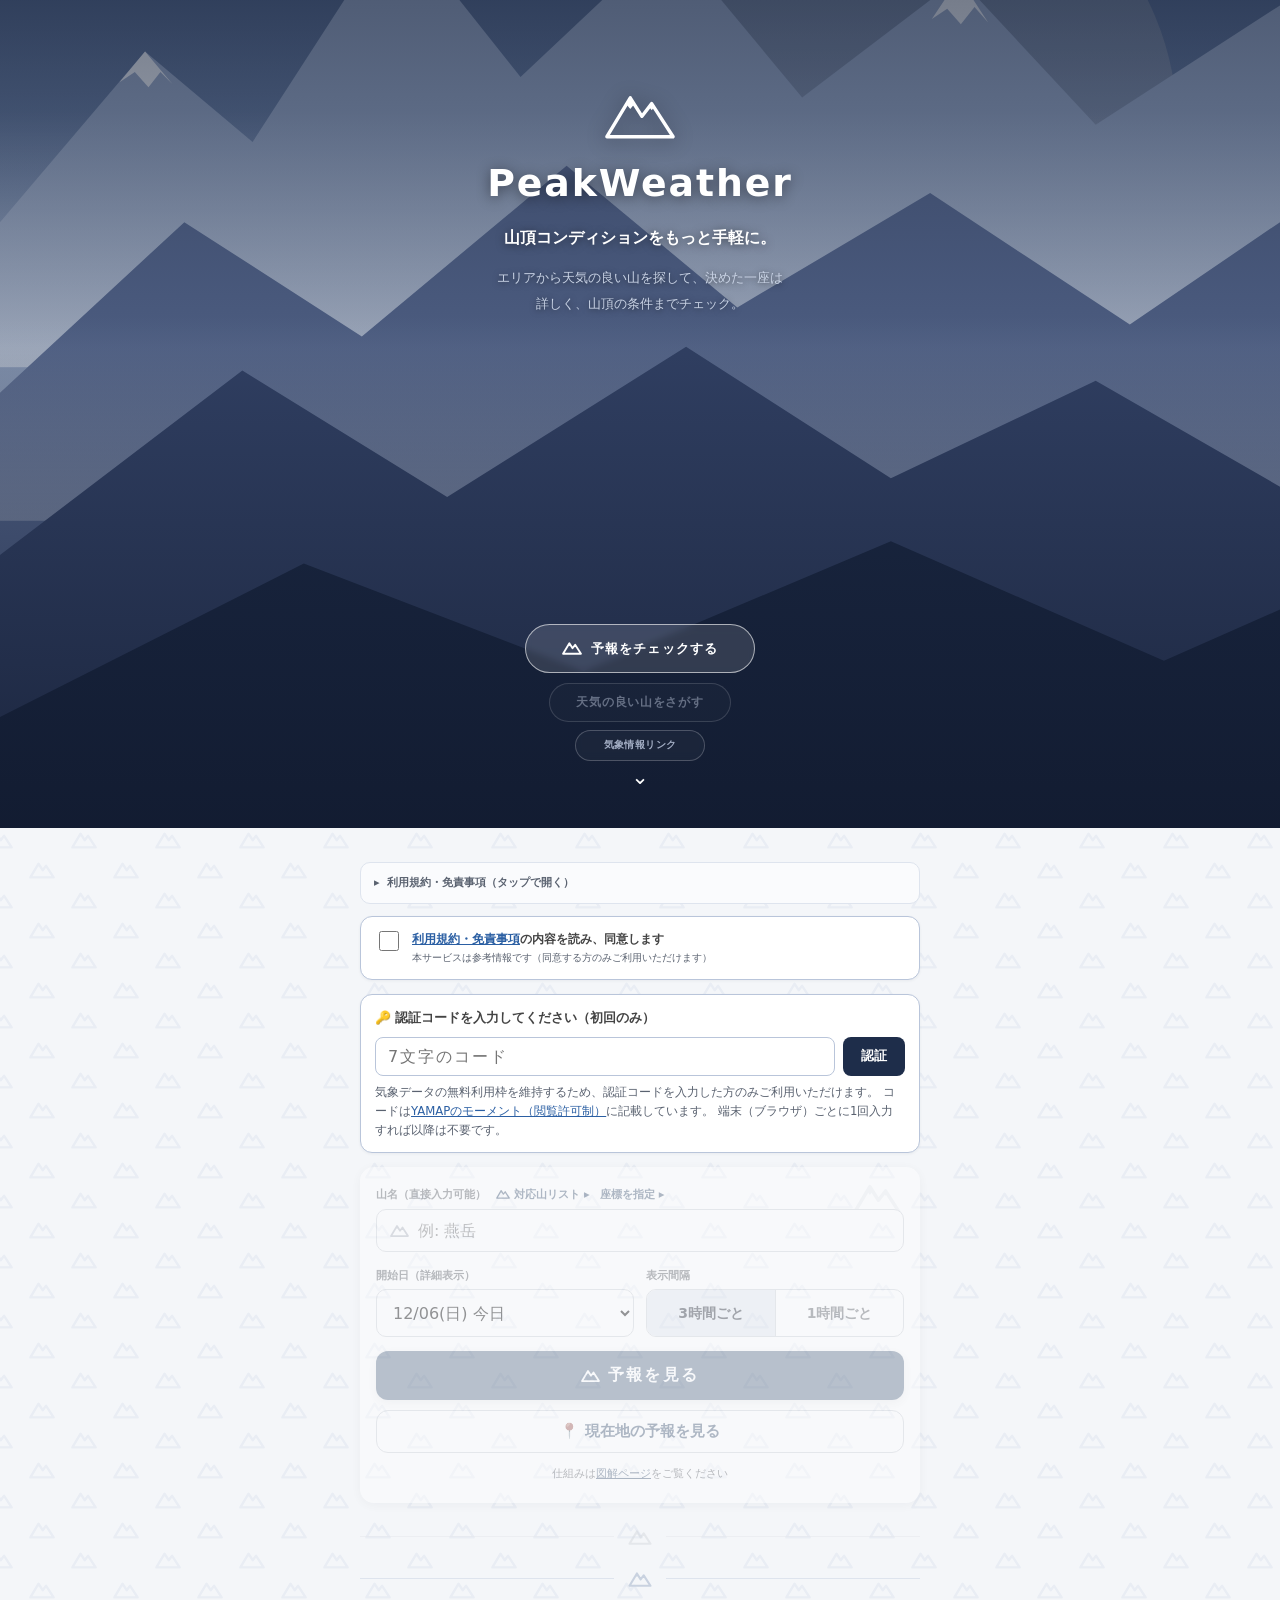
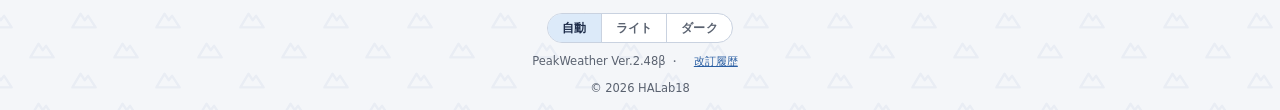
==== commit ace85769: "配色を手動でも切り替えられるようにした (ver 2.48β) 2.47β で暗い配色に対応したが端末(OS)の設定に従うだけだったので、各ページの フッタに「自動 / ライト / ダーク」を足した。" ====
--- a/index.html
+++ b/index.html
@@ -14,10 +14,14 @@
 <meta name="theme-color" media="(prefers-color-scheme:light)" content="#1e2d4a">
 <meta name="theme-color" media="(prefers-color-scheme:dark)" content="#101725">
 <!-- 配色(明るい配色と、端末が夜モードのときの暗い配色)。色の値はここが唯一の置き場で、
-     各ページの <style> は var(--◯◯) しか書かない。?v= は theme.css の --pw-theme-ver と
+     各ページのスタイル指定は var(--◯◯) しか書かない。?v= は theme.css の --pw-theme-ver と
      同じ値にする(古い版がキャッシュに残ると「画面は新しいのに配色だけ旧版」になる)。
      一致は scripts/check_contrast.py が機械的に見ている。 -->
-<link rel="stylesheet" href="theme.css?v=247">
+<link rel="stylesheet" href="theme.css?v=248">
+<!-- 配色の切り替え(自動/ライト/ダーク)。既定は「自動」＝端末(OS)の設定に従う。
+     ★ defer を付けず、theme.css の直後で **同期実行** すること。遅らせると
+       明るい配色で一度描いてから暗転する(起動時の白い一瞬が戻る)。 -->
+<script src="theme.js?v=248"></script>
 <!-- 規約同意・認証コードの判定を集約した共通ゲート (認証コードの定数もここにのみ置く)。
      ?v= は gate.js の PW_AUTH_VER と同じ値にする。付けないと、認証コードを年次更新した際に
      古い gate.js がキャッシュに残った端末で「新コードを入れたのに弾かれる」事故になる。
@@ -733,7 +737,9 @@
 <div class="mtdiv" aria-hidden="true"><svg class="mk"><use href="#mkico"/></svg></div>
 
 <footer>
-<p>PeakWeather Ver.2.47β ・ <a href="docs/history.html">改訂履歴</a></p>
+<div class="pw-theme" id="themeui"></div>
+
+<p>PeakWeather Ver.2.48β ・ <a href="docs/history.html">改訂履歴</a></p>
 <p>© 2026 HALab18</p>
 </footer>
 
--- a/theme.css
+++ b/theme.css
@@ -8,9 +8,14 @@
  *   そうすると暗い配色は「トークンの値を差し替えるだけ」になり、差し替え漏れは
  *   scripts/check_contrast.py が両方の配色でコントラスト比を計算して機械的に見る。
  *
- * ★ 暗い配色は @media(prefers-color-scheme:dark) だけで切り替える。画面内に切替スイッチは
- *   置いていない。端末(OS)の設定に従うのが利用者の期待どおりで、アプリ側に状態を持たせると
- *   「端末は夜モードなのにアプリだけ昼」という食い違いを利用者が自分で直すことになる。
+ * ★ 暗い配色の当たり先は `:root[data-theme="dark"]` の **1系統だけ**。
+ *   CSS に @media(prefers-color-scheme:dark) のブロックを置かないこと。
+ *   ver 2.48β で画面内の切り替え(自動/ライト/ダーク)を足したため、「端末に従う」は
+ *   theme.js が起動時に OS を見て light / dark の **どちらかに解決して** <html> に
+ *   data-theme を付ける形にした。CSS 側は解決後の1状態だけを相手にすればよい。
+ *   ★ 属性とメディアクエリの二重管理にはしない。両方に暗い配色を書くと、片方だけ直したときに
+ *     「端末が夜モードのときだけ古い色」という、見比べないと分からない食い違いになる。
+ *   既定は従来どおり「自動」＝端末(OS)の設定に従う。手動で固定したときだけ端末に記憶する。
  *
  * ★ 新しい色が要るときは、まずここに用途の名前でトークンを足す。
  *   足したら **明・暗の両方**に書く。片方だけだと、書かなかった側で前の値が残る
@@ -23,12 +28,15 @@
 
 :root{
   /* この配色表の版。読み込み側の `?v=` と一致していることを scripts/check_contrast.py が
-     見る。上げ忘れると「画面は新しいのに配色だけ旧版」がHTTPキャッシュに残る(規約8と同じ形)。 */
-  --pw-theme-ver:"247";
+     見る。上げ忘れると「画面は新しいのに配色だけ旧版」がHTTPキャッシュに残る(規約8と同じ形)。
+     theme.js の `?v=` も同じ値にする(配色の層としてひとつの版で動かす)。 */
+  --pw-theme-ver:"248";
 
   /* 端末側の描画(スクロールバー・フォームの既定枠・入力欄のオートフィル)も
-     配色に合わせる。これを書かないと、暗い配色でもスクロールバーだけ白いままになる。 */
-  color-scheme:light dark;
+     配色に合わせる。これを書かないと、暗い配色でもスクロールバーだけ白いままになる。
+     ★ `light dark` にはしない。手動でどちらかに固定できるようになったので、
+       端末の設定ではなく **いま当てている配色** を宣言する(暗い側は下のブロック)。 */
+  color-scheme:light;
 
   /* ---- 面 ---- */
   --bg:#f4f6f9;            /* ページの地 */
@@ -122,8 +130,9 @@
  * 明るい配色の「濃い文字/淡い面」を、そのまま「淡い文字/濃い面」に反転してはいけない。
  * 暗い地の上では同じ色でも明るく見える(色が張り出す)ので、彩度を落として合わせてある。
  */
-@media(prefers-color-scheme:dark){
-:root{
+:root[data-theme="dark"]{
+  color-scheme:dark;
+
   /* ---- 面 ---- */
   --bg:#101725;
   --surface:#19212f;
@@ -186,4 +195,21 @@
   --skyico:url("data:image/svg+xml,%3Csvg%20xmlns='http://www.w3.org/2000/svg'%20viewBox='0%200%2076%2052'%3E%3Cpath%20d='M4%2048L28%208%2040%2027%2050%2014%2072%2048Z'%20fill='none'%20stroke='%237ea9e0'%20stroke-width='7'%20stroke-linejoin='round'/%3E%3Cpath%20d='M21.5%2019L28%208l6.5%2011-3.3-3.4-3.2%204-3.2-4Z'%20fill='%237ea9e0'/%3E%3Cpath%20d='M45.8%2020.5L50%2014l4.2%206.5-2.2-2.3-2%202.6-2-2.6Z'%20fill='%237ea9e0'/%3E%3C/svg%3E");
   --errico:url("data:image/svg+xml,%3Csvg%20xmlns='http://www.w3.org/2000/svg'%20viewBox='0%200%2076%2052'%3E%3Cpath%20d='M4%2048L28%208%2040%2027%2050%2014%2072%2048Z'%20fill='none'%20stroke='%23f4a48f'%20stroke-width='7'%20stroke-linejoin='round'/%3E%3Cpath%20d='M21.5%2019L28%208l6.5%2011-3.3-3.4-3.2%204-3.2-4Z'%20fill='%23f4a48f'/%3E%3Cpath%20d='M45.8%2020.5L50%2014l4.2%206.5-2.2-2.3-2%202.6-2-2.6Z'%20fill='%23f4a48f'/%3E%3C/svg%3E");
 }
-}
+
+/* ============================================================ 切り替えスイッチ ==
+ * theme.js が各ページのフッタの #themeui に組み立てる「自動 / ライト / ダーク」。
+ * 見た目はここだけで決める(ページ側には何も足さない)。
+ *
+ * ★ セレクタに .pw-theme を付けてあるのは、index.html の素の button 指定(青い塗りボタン)より
+ *   詳細度で勝つため。付けないと3つとも塗りボタンになって「どれが選択中か」が読めなくなる。
+ */
+.pw-theme{margin:10px 0 2px;display:flex;justify-content:center}
+.pw-theme .pw-seg{display:inline-flex;border:1px solid var(--field);border-radius:999px;
+  overflow:hidden;background:var(--surface)}
+.pw-theme .pw-seg button{margin:0;border:0;background:none;color:var(--muted);
+  font-family:inherit;font-size:12px;font-weight:600;line-height:1;
+  padding:8px 14px;cursor:pointer;border-radius:0;letter-spacing:.02em}
+.pw-theme .pw-seg button+button{border-left:1px solid var(--field)}
+.pw-theme .pw-seg button:hover{background:var(--hover);color:var(--link)}
+.pw-theme .pw-seg button[aria-pressed="true"]{background:var(--sel);color:var(--sel-fg);font-weight:700}
+.pw-theme .pw-seg button:focus-visible{outline:2px solid var(--link);outline-offset:-3px}
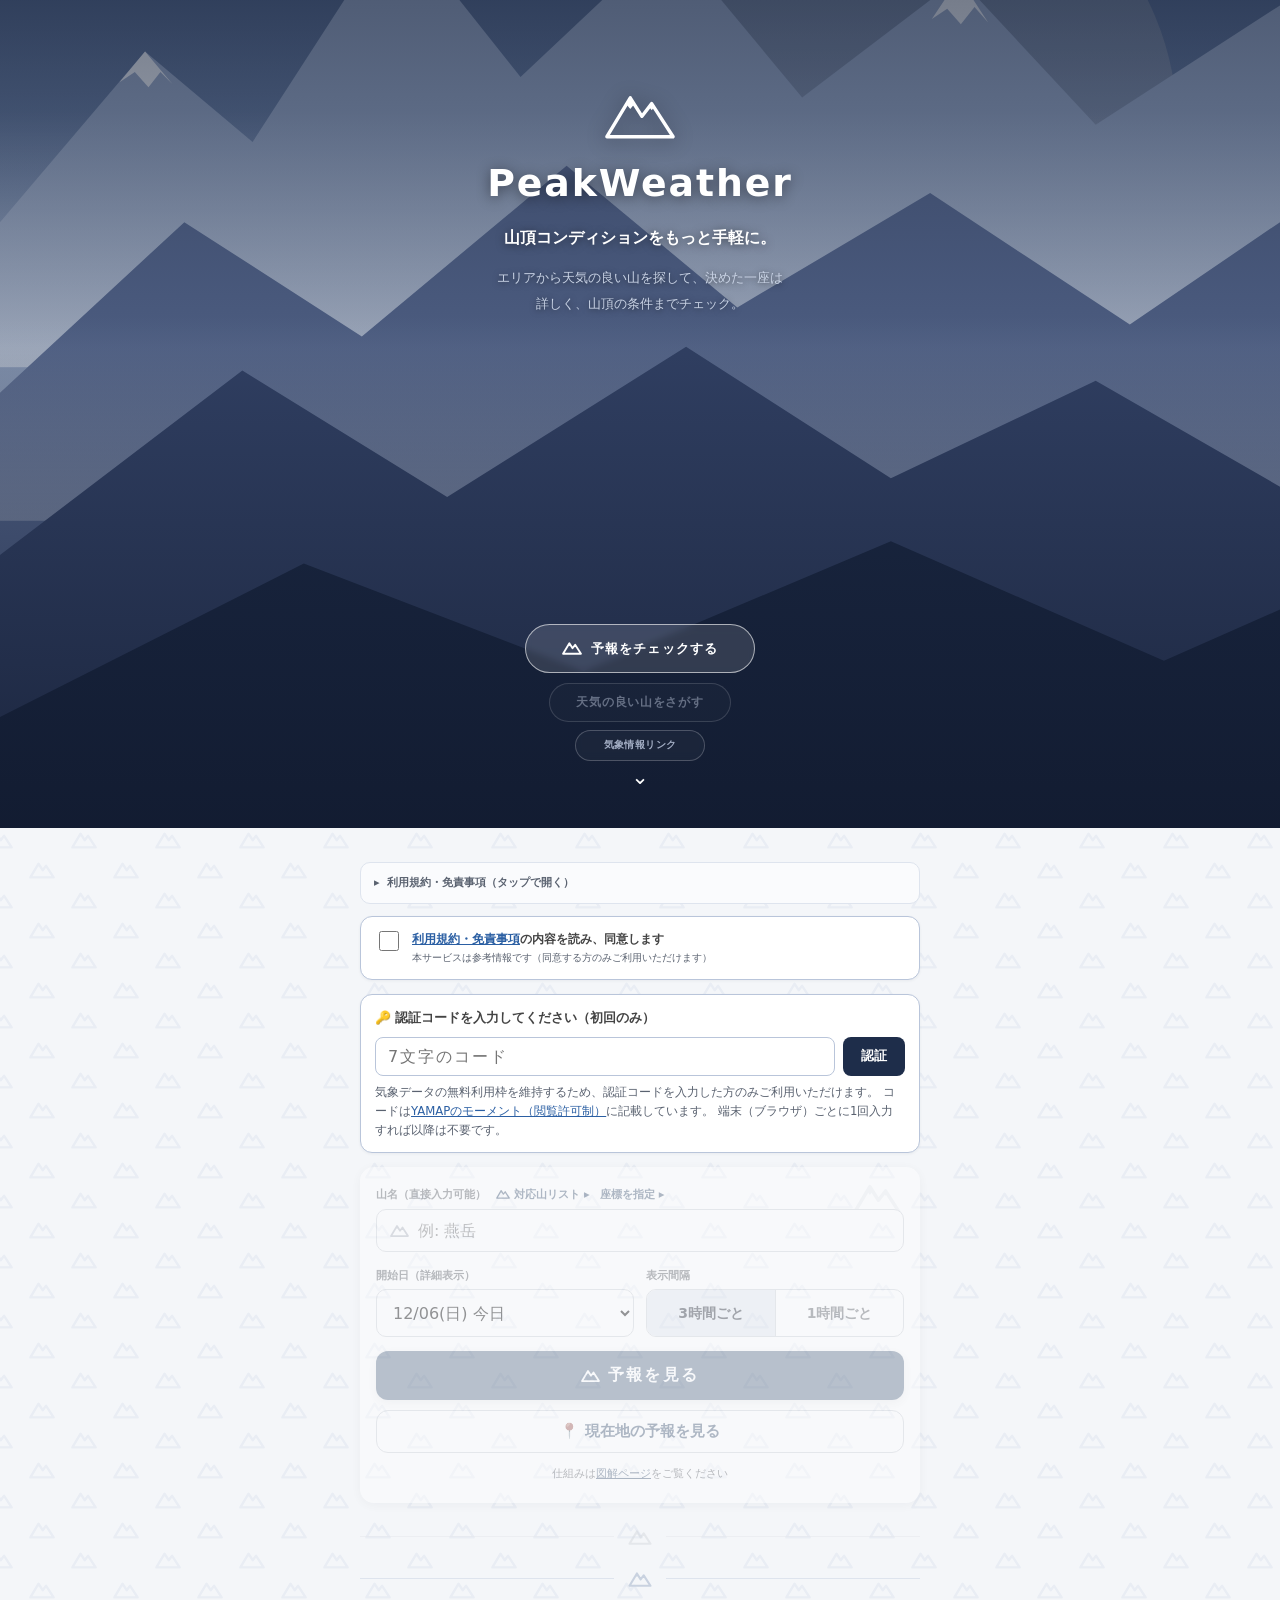
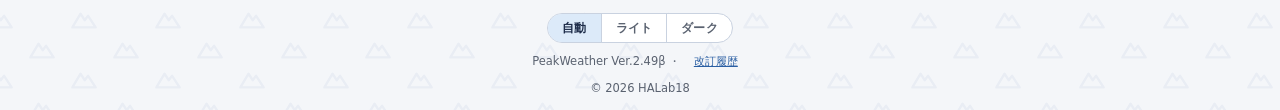
==== commit 69ef3930: "暗い配色の取りこぼしを直し、検査を1本足した (ver 2.49β) 2.38β〜2.48β の総点検で見つかった2点。  1. 解説ページの図版の明るい面が、メディアクエリのまま取り残されていた。 " ====
--- a/index.html
+++ b/index.html
@@ -739,7 +739,7 @@
 <footer>
 <div class="pw-theme" id="themeui"></div>
 
-<p>PeakWeather Ver.2.48β ・ <a href="docs/history.html">改訂履歴</a></p>
+<p>PeakWeather Ver.2.49β ・ <a href="docs/history.html">改訂履歴</a></p>
 <p>© 2026 HALab18</p>
 </footer>
 
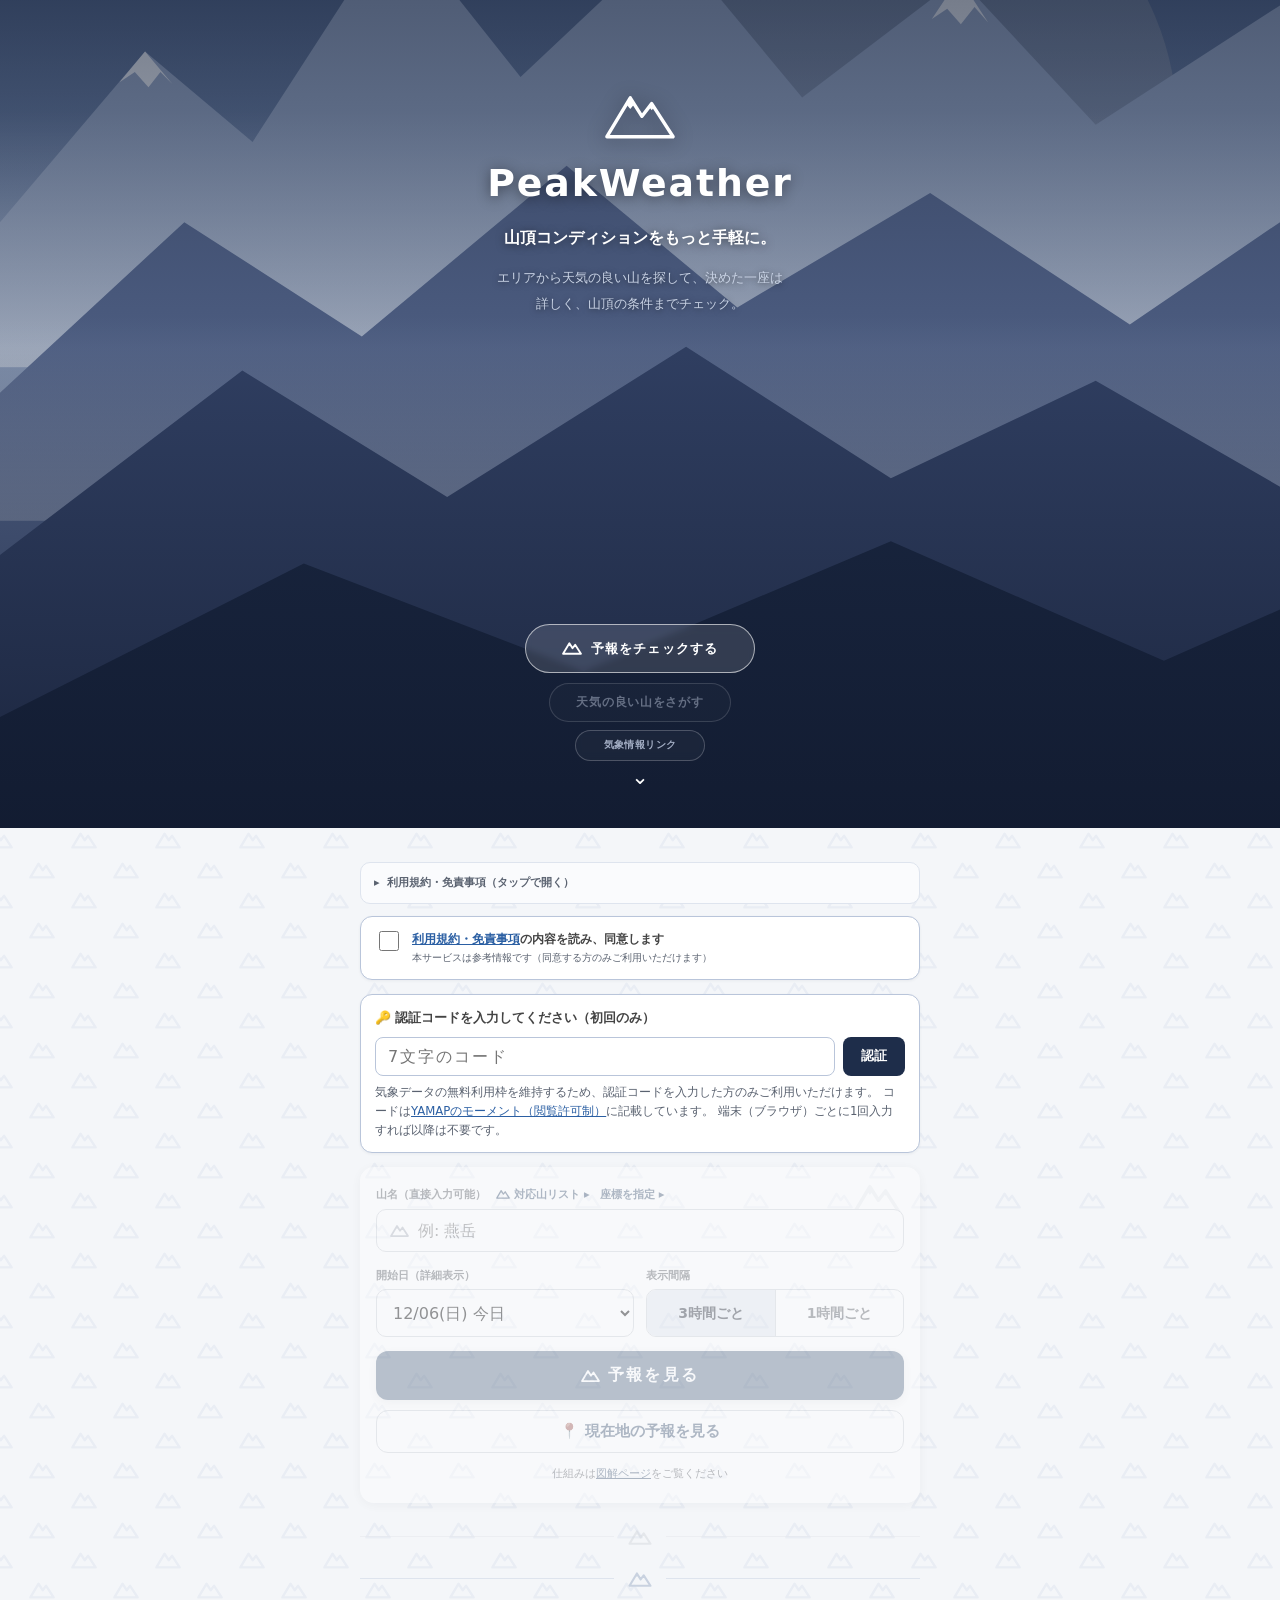
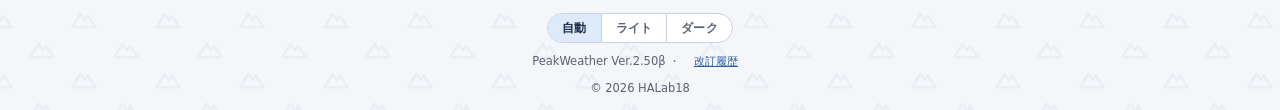
==== commit 873e049d: "404 も配色の仕組みに入れた (ver 2.50β) 2.49β の総点検で残していた唯一の穴。404.html だけが色を11個ベタ書きで持っていて、 暗い配色でも明るいまま出ていた。共有されたリ" ====
--- a/index.html
+++ b/index.html
@@ -17,11 +17,11 @@
      各ページのスタイル指定は var(--◯◯) しか書かない。?v= は theme.css の --pw-theme-ver と
      同じ値にする(古い版がキャッシュに残ると「画面は新しいのに配色だけ旧版」になる)。
      一致は scripts/check_contrast.py が機械的に見ている。 -->
-<link rel="stylesheet" href="theme.css?v=248">
+<link rel="stylesheet" href="theme.css?v=249">
 <!-- 配色の切り替え(自動/ライト/ダーク)。既定は「自動」＝端末(OS)の設定に従う。
      ★ defer を付けず、theme.css の直後で **同期実行** すること。遅らせると
        明るい配色で一度描いてから暗転する(起動時の白い一瞬が戻る)。 -->
-<script src="theme.js?v=248"></script>
+<script src="theme.js?v=249"></script>
 <!-- 規約同意・認証コードの判定を集約した共通ゲート (認証コードの定数もここにのみ置く)。
      ?v= は gate.js の PW_AUTH_VER と同じ値にする。付けないと、認証コードを年次更新した際に
      古い gate.js がキャッシュに残った端末で「新コードを入れたのに弾かれる」事故になる。
@@ -739,7 +739,7 @@
 <footer>
 <div class="pw-theme" id="themeui"></div>
 
-<p>PeakWeather Ver.2.49β ・ <a href="docs/history.html">改訂履歴</a></p>
+<p>PeakWeather Ver.2.50β ・ <a href="docs/history.html">改訂履歴</a></p>
 <p>© 2026 HALab18</p>
 </footer>
 
--- a/theme.css
+++ b/theme.css
@@ -30,7 +30,7 @@
   /* この配色表の版。読み込み側の `?v=` と一致していることを scripts/check_contrast.py が
      見る。上げ忘れると「画面は新しいのに配色だけ旧版」がHTTPキャッシュに残る(規約8と同じ形)。
      theme.js の `?v=` も同じ値にする(配色の層としてひとつの版で動かす)。 */
-  --pw-theme-ver:"248";
+  --pw-theme-ver:"249";
 
   /* 端末側の描画(スクロールバー・フォームの既定枠・入力欄のオートフィル)も
      配色に合わせる。これを書かないと、暗い配色でもスクロールバーだけ白いままになる。
@@ -77,6 +77,8 @@
   --rule:#48608c;          /* 説明ブロック・見出しの**左罫**。★ --slate と値は同じだが別物。
                               面は暗い配色でも暗いまま、罫は地から浮かせないと見えなくなる */
   --sky:#5b87c5;           /* 補助の青(見出しの罫・アイコン) */
+  --mark:#a9b6cc;          /* 装飾の線画(404 の山マーク)。文字ではないので AA は課さないが、
+                              暗い配色で明るい配色より薄くしないこと */
   --link:#2b5fa3;          /* リンク */
   --btn:#4276b5;           /* 主ボタン */
   --btn-d:#3a68a3;         /* 同・ホバー */
@@ -163,6 +165,7 @@
   --slate:#3d5279;
   --rule:#5d7fb5;
   --sky:#7ea9e0;
+  --mark:#6f7f99;
   --link:#8fb8ee;
   --btn:#3f6fb0;
   --btn-d:#33608f;   /* 暗い配色ではホバーを「濃くする」。明るくすると白文字が 4.25:1 まで落ちて AA に届かない */
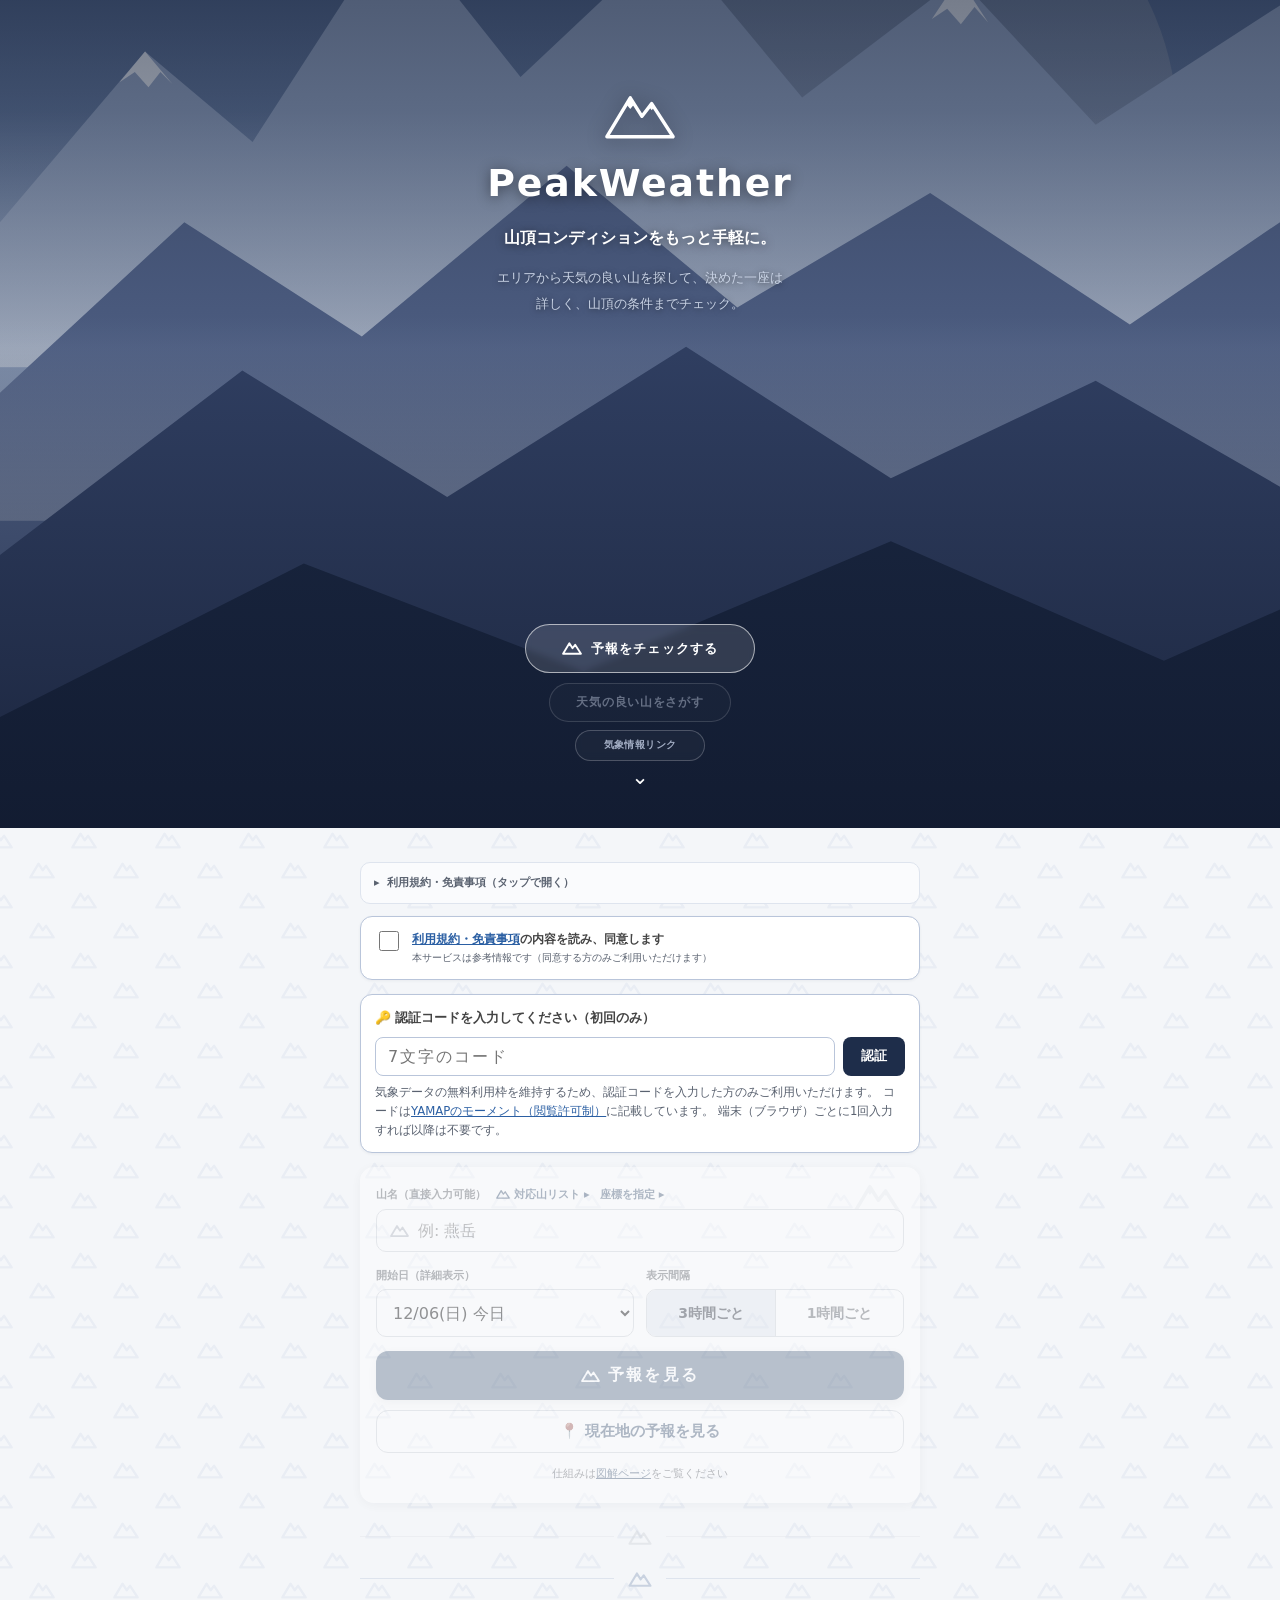
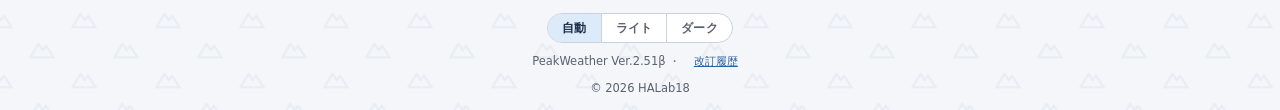
==== commit 8d2953ba: "座標指定の地点を名前付きで保存し、圏外でも開けるようにした (ver 2.51β) 沢登りの入渓点など山名の無い場所は座標指定で見るしかないが、入渓の数日前から 何度も見るのに毎回座標を貼り直すのが不" ====
--- a/index.html
+++ b/index.html
@@ -35,6 +35,10 @@
      ?v= は display.js の PW_DISPLAY_VER と同じ値にする(古い版が残ると「画面は新しいのに
      文言だけ旧版」になる。一致は scripts/test_display.js が機械的に見ている)。 -->
 <script src="display.js?v=246"></script>
+<!-- 保存した地点(座標指定で名前を付けて残した地点)。docs/point.html と共有する唯一の置き場。
+     gate.js の後に読む。?v= は places.js の PW_PLACES_VER と同じ値にする
+     (一致は scripts/check_consistency.py が見る)。 -->
+<script src="places.js?v=251"></script>
 <!-- Google tag (gtag.js) -->
 <script async src="https://www.googletagmanager.com/gtag/js?id=G-B4FYN1EJ2S"></script>
 <script>
@@ -276,6 +280,11 @@
 #sugg .rc.pinned .rcp{opacity:1;filter:none}
 #sugg .rcp:hover{opacity:.75}
 #sugg .rc.pinned .rcp:hover{opacity:.75}
+/* 保存した地点 (places.js)。管理(追加・削除)は座標指定ページに寄せ、ここは呼び出し専用 */
+#sugg .rc.pl small{margin-left:auto}
+#sugg .rc.pllast{border-bottom:1px solid var(--line)}
+#sugg a.plmanage{display:block;padding:6px 12px;font-size:12px;text-align:right;color:var(--link);
+  background:var(--surface);border-bottom:1px solid var(--line)}
 
 #status{margin:12px auto;font-size:.95em;color:var(--muted);font-weight:600}
 #status.err{color:var(--bad-fg);font-weight:600}
@@ -739,7 +748,7 @@
 <footer>
 <div class="pw-theme" id="themeui"></div>
 
-<p>PeakWeather Ver.2.50β ・ <a href="docs/history.html">改訂履歴</a></p>
+<p>PeakWeather Ver.2.51β ・ <a href="docs/history.html">改訂履歴</a></p>
 <p>© 2026 HALab18</p>
 </footer>
 
@@ -1284,7 +1293,7 @@
   const sid=snapId(mt);
   // 圏外だと分かっているなら通信は試さない。試すと apiJson の3回リトライで
   // 約4.5秒待たされたうえで、結局スナップショットに落ちることになる。
-  let snap=(sid&&!navigator.onLine)?snapLoad(sid):null;
+  let snap=(sid&&!navigator.onLine)?snapLoadFor(sid,mt):null;
   // 行クリックからの再描画で、同じ地点の取得結果がまだ新しければそれを使う(lastFetch 参照)。
   // 保存済み予報の再生(snap)が先に決まっている時は触らない。
   const cached=(reuse&&!snap&&lastFetch&&lastFetch.key===fetchKey(mt)
@@ -1388,7 +1397,7 @@
     catch(e){
       // 通信できないだけなら保存済みの予報に落ちる。無ければ従来どおりエラーで抜ける
       // (offlineErr は圏外のときだけ文面を差し替える)。
-      snap=sid?snapLoad(sid):null;
+      snap=sid?snapLoadFor(sid,mt):null;
       if(!snap)throw offlineErr(e);
     }
   }
@@ -2057,9 +2066,27 @@
   if(!pwGateOk())return; // inert 非対応ブラウザ対策の多重防御
   const status=document.getElementById("status");
   document.getElementById("cands").innerHTML="";document.getElementById("out").innerHTML="";
+  // 地点名は1回きり。先に受け取っておく(保存した地点かどうかの判定と、圏外の経路で使う)
+  const customLabel=pwSLoad("pw-coord-label");
+  pwSDrop("pw-coord-label");
   // 共有URLのハッシュから直接呼ばれる経路なので、point.html 側の検証を通っていない
   // 座標も届きうる。API を叩く前にここで止める。
   if(!inJapan(lat,lon)){status.className="err";status.textContent=OUT_OF_JP;return}
+  // 保存した地点(places.js)か。名前・緯度・経度・標高の指定が全部一致したときだけ。
+  // 一致しない座標指定は従来どおり圏外用にも保存しない(位置情報を黙って残さない)。
+  const place=!!customLabel&&typeof placesLoad==="function"&&placesLoad().some(p=>
+    p.n===customLabel&&p.la===lat&&p.lo===lon&&p.e===(elevManual==null?null:elevManual));
+  const sid=place?"p:"+customLabel:null;
+  // 保存した地点の、圏外で見るための予報。本体の mt から描き直す(標高も保存時の値)
+  const replay=async()=>{
+    const snap=sid?snapLoadFor(sid,{lat,lon,elev:elevManual}):null;
+    if(!snap)return false;
+    await go({...snap.mt,name:customLabel,pref:"",coord:true,elevManual:elevManual!=null,place:true});
+    return true;
+  };
+  // 圏外だと分かっているなら標高・市町村名は取りに行かない。行けば約4.5秒待たされたうえで
+  // 失敗する(山名の圏外経路 onsubmit の snapLoad("n:"+name) と同じ考え方)
+  if(place&&!navigator.onLine&&await replay())return;
   runBtns().forEach(b=>b.disabled=true);
   status.className="";status.textContent="標高を取得中…";
   try{
@@ -2071,14 +2098,24 @@
       if(!Number.isFinite(elev))throw new Error("指定地点の標高を取得できませんでした");
     }
     const muni=await muniP;
-    const customLabel=pwSLoad("pw-coord-label");
-    pwSDrop("pw-coord-label");
     const name=customLabel||(muni?`指定地点（${muni}）`:"指定地点");
-    await go({name,pref:"",lat,lon,elev,coord:true,elevManual:elevManual!=null});
+    await go({name,pref:"",lat,lon,elev,coord:true,elevManual:elevManual!=null,place});
   }catch(e){
-    status.className="err";status.textContent=e.message;
+    // 電波表示はあるのに通じない(onLine=true の圏外)ときも、保存した地点なら予報に落ちる
+    if(place&&await replay())return;
+    status.className="err";status.textContent=offlineErr(e).message;
     trackSearch("(座標指定)","error"); // 座標そのものは送らない
   }finally{runBtns().forEach(b=>b.disabled=false)}
+}
+
+// ---- 保存した地点から開く (places.js。山名欄の候補から呼ばれる) ----
+// 座標指定と同じ経路(locateCoordAndGo)を通す。地点名は docs/point.html から来たときと同じく
+// sessionStorage で1回だけ渡す。日付・表示間隔は本体フォームの現在値(既定は今日・3時間ごと)。
+function placeGo(p){
+  if(!pwGateOk())return; // inert 非対応ブラウザ対策の多重防御
+  ENTRY="place";FROM_FIND=false;pendingDateNote="";
+  pwSSave("pw-coord-label",p.n);
+  locateCoordAndGo(p.la,p.lo,p.e);
 }
 
 // ---- 利用規約への同意ゲート ----
@@ -2205,7 +2242,14 @@
 // 索引: [{id,n,p,t,l,keep?}] 新しい順 / 本体: SNAP_KEY+":"+id に1件ずつ
 // GPS現在地・座標指定は保存しない。recentAdd() が「個人の居場所に当たるので端末内でも
 // 残さない」として除外しているのと同じ扱いに揃える(圏外では再取得もできないので実害も薄い)。
-const snapId=mt=>(!mt||mt.here||mt.coord||!mt.name)?null:"n:"+mt.name;
+// 例外は **保存した地点(places.js)** だけ。利用者が名前を付けて残すと選んだ座標なので、
+// 沢の中など圏外で見返せるよう最後に見た予報を残す。id は "p:" で山("n:")と名前空間を分ける
+// (同名の山と地点が衝突しない)。mt.place は locateCoordAndGo() が places.js と照合して立てる。
+const snapId=mt=>(!mt||!mt.name)?null:(mt.coord&&mt.place===true)?"p:"+mt.name
+  :(mt.here||mt.coord)?null:"n:"+mt.name;
+const snapIsPlace=id=>typeof id==="string"&&id.slice(0,2)==="p:";
+// 保存した地点の枠。地点ごとに1件なので、上限は地点の上限と同じ
+const SNAP_PLACE_MAX=typeof PW_PLACES_MAX==="number"?PW_PLACES_MAX:5;
 const snapBodyKey=id=>SNAP_KEY+":"+id;
 function snapRead(k){try{return localStorage.getItem(k)}catch(e){return null}}
 function snapDrop(k){try{localStorage.removeItem(k)}catch(e){}}
@@ -2221,9 +2265,15 @@
   const now=Date.now(),today=iso(jstToday());
   const ok=a.filter(x=>x&&typeof x.id==="string"&&typeof x.n==="string"
     &&typeof x.p==="string"&&typeof x.t==="number"&&x.t<=now
-    &&typeof x.l==="string"&&(x.keep===undefined||x.keep===true));
-  const live=ok.filter(x=>x.l>=today);
-  ok.filter(x=>x.l<today).forEach(x=>snapDrop(snapBodyKey(x.id)));
+    &&typeof x.l==="string"&&(x.keep===undefined||x.keep===true)
+    &&(x.la===undefined||typeof x.la==="number")&&(x.lo===undefined||typeof x.lo==="number"));
+  // 保存した地点の予報は、その地点が削除された・座標を上書きされたら本体ごと捨てる
+  // (位置を含むデータを残さない/別の座標の予報を出さない)。places.js が読めないときは
+  // 判断できないので捨てない。
+  const pl=typeof placesLoad==="function"?placesLoad():null;
+  const gone=x=>!!pl&&snapIsPlace(x.id)&&!pl.some(p=>"p:"+p.n===x.id&&p.la===x.la&&p.lo===x.lo);
+  const live=ok.filter(x=>x.l>=today&&!gone(x));
+  ok.filter(x=>x.l<today||gone(x)).forEach(x=>snapDrop(snapBodyKey(x.id)));
   if(live.length!==a.length)snapIndexSave(live);
   return live;
 }
@@ -2232,11 +2282,15 @@
 }
 // 上限を超えた分の始末。固定が溢れたら **消さずに自動枠へ戻す**(押した操作を黙って
 // 無効にせず、かつデータも捨てない)。自動枠から溢れた分だけ本体を消す。
+// 保存した地点(p:)は自動枠・固定枠のどちらにも数えない別枠。山を何座見ても押し出されない。
 function snapPrune(a){
+  a.forEach(x=>{if(snapIsPlace(x.id))delete x.keep});
   a.filter(x=>x.keep===true).slice(SNAP_KEEP_MAX).forEach(x=>{delete x.keep});
-  const keeps=a.filter(x=>x.keep===true),autos=a.filter(x=>x.keep!==true);
+  const places=a.filter(x=>snapIsPlace(x.id)),keeps=a.filter(x=>x.keep===true),
+        autos=a.filter(x=>x.keep!==true&&!snapIsPlace(x.id));
   autos.slice(SNAP_AUTO_MAX).forEach(x=>snapDrop(snapBodyKey(x.id)));
-  const kept=keeps.concat(autos.slice(0,SNAP_AUTO_MAX));
+  places.slice(SNAP_PLACE_MAX).forEach(x=>snapDrop(snapBodyKey(x.id)));
+  const kept=keeps.concat(autos.slice(0,SNAP_AUTO_MAX),places.slice(0,SNAP_PLACE_MAX));
   return a.filter(x=>kept.includes(x)); // 並び(新しい順)は保つ
 }
 // 本体の読み出し。ここも型を見る。data の中身までは見きれないが、hourly.time さえ
@@ -2259,6 +2313,15 @@
 // 呼び出し側で1回だけ作って行ごとは has() で引く(サジェストは1キーストロークごとに
 // 再描画されるため、行ごとに呼ぶと入力のたびに最大12回 localStorage を触ることになる)。
 const snapNameSet=()=>new Set(snapIndex().map(x=>x.id));
+// run() と locateCoordAndGo() が使う読み出し。保存した地点(p:)は、いま開こうとしている
+// 緯度・経度(と標高を指定しているならその値)が保存時と一致するときだけ採用する。
+// 名前だけで引くと、座標を上書きした地点で **前の座標の予報** を描いてしまう。
+function snapLoadFor(id,mt){
+  const s=snapLoad(id);
+  if(!s||!snapIsPlace(id))return s;
+  const m=s.mt;
+  return (m.lat===mt.lat&&m.lon===mt.lon&&(mt.elev==null||m.elev===mt.elev))?s:null;
+}
 const snapEntry=id=>snapIndex().find(x=>x.id===id)||null;
 // 保存。失敗しても予報の表示自体は成功しているので、呼び出し側は false を受けて
 // 「保存しました」の案内を出さないだけにする(エラーにはしない)。
@@ -2269,10 +2332,13 @@
   const prev=a.find(x=>x.id===id);
   const dl=payload.data.daily.time;
   const rec={id,n:mt.name,p:mt.pref||"",t:Date.now(),l:dl[dl.length-1]||iso(jstToday())};
-  if(prev&&prev.keep===true)rec.keep=true; // 再検索で固定が外れないようにする
+  const isPl=snapIsPlace(id);
+  if(isPl){rec.la=mt.lat;rec.lo=mt.lon} // 地点の削除・上書きを snapIndex() が照合するため
+  else if(prev&&prev.keep===true)rec.keep=true; // 再検索で固定が外れないようにする
   a=snapPrune([rec].concat(a.filter(x=>x.id!==id)));
   const body=JSON.stringify({t:rec.t,
-    mt:{name:mt.name,pref:mt.pref||"",lat:mt.lat,lon:mt.lon,elev:mt.elev,geo:!!mt.geo},
+    mt:{name:mt.name,pref:mt.pref||"",lat:mt.lat,lon:mt.lon,elev:mt.elev,geo:!!mt.geo,
+      ...(isPl?{coord:true,elevManual:mt.elevManual===true,place:true}:{})},
     ...payload});
   for(let i=0;i<2;i++){
     try{localStorage.setItem(snapBodyKey(id),body);snapIndexSave(a);return true}catch(e){
@@ -2290,6 +2356,7 @@
 // 状態では「いま押した山」が最古扱いで真っ先に外れ、押しても何も起きないように見える
 // (recentPin() に同じ注意書きがある)。戻り値は入れ替えで固定が外れた山の名前。
 function snapKeep(id){
+  if(snapIsPlace(id))return null; // 保存した地点は別枠で押し出されないので、固定は無い
   const a=snapIndex(),i=a.findIndex(x=>x.id===id);
   if(i<0)return null;
   const x=a[i];x.keep=true;a.splice(i,1);a.unshift(x);
@@ -2316,6 +2383,9 @@
 // なので「実際に残す価値のあるデータができた瞬間」と「固定を押した瞬間」だけで呼ぶ。
 // 自動の試行は端末につき1回だけ(断った利用者に予報のたび出し直さない)。
 // 永続化は保険であって前提ではない(失敗しても保存自体は効く)ので、結果は画面に出さない。
+// 起動時に1回だけ索引を読んで、削除済みの地点・期限切れの予報を掃除しておく
+// (座標指定ページで地点を削除しても、そのページからはここの保存に触れないため)
+try{snapIndex()}catch(e){}
 const SNAP_PERSIST_KEY="pw-persist-asked";
 async function snapRequestPersist(force){
   try{
@@ -2334,6 +2404,9 @@
   const e=id?snapEntry(id):null;
   if(!e)return ""; // 保存できていない回は何も出さない
   const t=new Date(e.t),pinned=e.keep===true;
+  // 保存した地点は別枠(押し出されない)なので固定ボタンは出さない
+  if(snapIsPlace(id))return `<p class="snaprow"><span>📴 この予報を端末に保存しました`
+    +`（${JST_MD.format(t)} ${JST_HM.format(t)} 取得 / 保存した地点は最後に見た予報を残します）</span></p>`;
   const n=snapIndex().filter(x=>x.keep===true).length;
   return `<p class="snaprow"><span>📴 `
     +(pinned?`<b>圏外用に固定中</b>`:`この予報を端末に保存しました`)
@@ -2446,10 +2519,26 @@
   // Esc で閉じた直後だけは、入力欄へフォーカスを戻しても開き直さない
   // (戻すと focus ハンドラの update() が走って即座に再表示されてしまう)
   let escaped=false;
-  function render(list,recents){
-    if(!list.length&&!recents.length){setOpen(false);sugg.innerHTML="";return}
+  function render(list,recents,places){
+    places=places||[];
+    if(!list.length&&!recents.length&&!places.length){setOpen(false);sugg.innerHTML="";return}
     // 📴印の判定材料。行ごとに引き直すと localStorage を最大12回触るのでここで1回だけ作る
-    const saved=recents.length?snapNameSet():null;
+    // (保存した地点の行でも使うので、行を組み立てる前に作ること)
+    const saved=(recents.length||places.length)?snapNameSet():null;
+    // 保存した地点(座標)。行を選ぶと入力欄には入れず、その座標の予報をすぐ開く(placeGo)。
+    // data-n も持たせるのは、矢印キー移動とローミング tabindex を山名の行と共用するため。
+    // 削除ボタンは置かない ── 意図して残した地点なので、管理は docs/point.html の確認付きの×に寄せる
+    const plHead=places.length?`<div class="rcheadrow" role="row">`
+      +`<span role="gridcell" aria-colindex="1" class="rchead">保存した地点（座標）</span></div>`
+      +places.map((p,i)=>
+      `<div data-n="${esc(p.n)}" data-pl="${esc(p.n)}" role="row" class="rc pl`
+      +`${i===places.length-1?" pllast":""}" tabindex="-1">`
+      +`<span role="gridcell" aria-colindex="1">📍${esc(p.n)}`
+      +`${saved.has("p:"+p.n)?`<span class="rcoff" title="保存済み: 圏外でも表示できます" aria-label="圏外でも表示できます">📴</span>`:""}</span>`
+      +`<small role="gridcell" aria-colindex="2">${p.e==null?"座標":esc(Math.round(p.e))+"m"}</small></div>`).join("")
+      // 入力中(絞り込み)のときは管理リンクを出さない。候補の邪魔になるので未入力時だけ
+      +(inp.value.trim()?"":`<div class="rcheadrow" role="row"><a role="gridcell" aria-colindex="1" `
+      +`class="plmanage" href="docs/point.html">地点の追加・削除 ▸</a></div>`):"";
     // 見出しは1本のまま。ドロップダウンは max-height:min(280px,45vh) しかないので、
     // ピン用にもう1本見出しを立てると行数を食いすぎる。文言で📌の所在を示す
     const head=recents.length?`<div class="rcheadrow" role="row">`
@@ -2476,7 +2565,7 @@
       +`<span role="gridcell" aria-colindex="4" style="display:contents">`
       +`<button type="button" class="rcx" data-x="${esc(r.n)}" `
       +`aria-label="${esc(r.n)}を履歴から削除">×</button></span></div>`}).join(""):"";
-    sugg.innerHTML=head+list.map(m=>
+    sugg.innerHTML=plHead+head+list.map(m=>
       `<div data-n="${esc(m[0])}" role="row" tabindex="-1"><span role="gridcell" aria-colindex="1">${esc(m[0])}</span>`
       +`<small role="gridcell" aria-colindex="2">${esc(m[2])} ${m[5]}m</small></div>`).join("");
     // ローミング tabindex: Tab で入れるのは先頭行だけ。以前は全行 tabindex="0" で、
@@ -2491,9 +2580,12 @@
     const q=inp.value.trim();
     // 入力中は従来どおり全一致のみ。未入力時だけ履歴を先頭に固定し、
     // その下は先頭50件(全件は対応山リストページへ)。履歴と同名は50件側から除いて重複を避ける
-    if(q)return render(MOUNTAINS.filter(m=>m[0].includes(q)||m[1].includes(q)),[]);
+    // 保存した地点は未入力時は全件、入力中は地点名の部分一致だけを山名候補の上に出す。
+    // places.js が読めなかった(404・通信断)ときは、この群だけを出さずに山名検索は動かす
+    const pl=typeof placesLoad==="function"?placesLoad():[];
+    if(q)return render(MOUNTAINS.filter(m=>m[0].includes(q)||m[1].includes(q)),[],pl.filter(p=>p.n.includes(q)));
     const r=recentLoad();
-    render(MOUNTAINS.filter(m=>!r.some(x=>x.n===m[0])).slice(0,50),r);
+    render(MOUNTAINS.filter(m=>!r.some(x=>x.n===m[0])).slice(0,50),r,pl);
   }
   inp.addEventListener("input",()=>{escaped=false;update()});
   inp.addEventListener("focus",update);
@@ -2513,6 +2605,14 @@
     }
     const x=el.closest("[data-x]");
     if(x){recentRemove(x.dataset.x);update();return}
+    // 保存した地点: 入力欄には入れず、その座標の予報をすぐ開く(div[data-n] より先に見ること)
+    const pl=el.closest("[data-pl]");
+    if(pl){
+      const hit=placesLoad().find(y=>y.n===pl.dataset.pl);
+      setOpen(false);sugg.innerHTML="";inp.blur();
+      if(hit)placeGo(hit);
+      return;
+    }
     const d=el.closest("div[data-n]");if(!d)return;
     inp.value=d.dataset.n;mclear.hidden=!inp.value;setOpen(false);sugg.innerHTML="";
     inp.blur(); // スマホのキーボードを閉じる
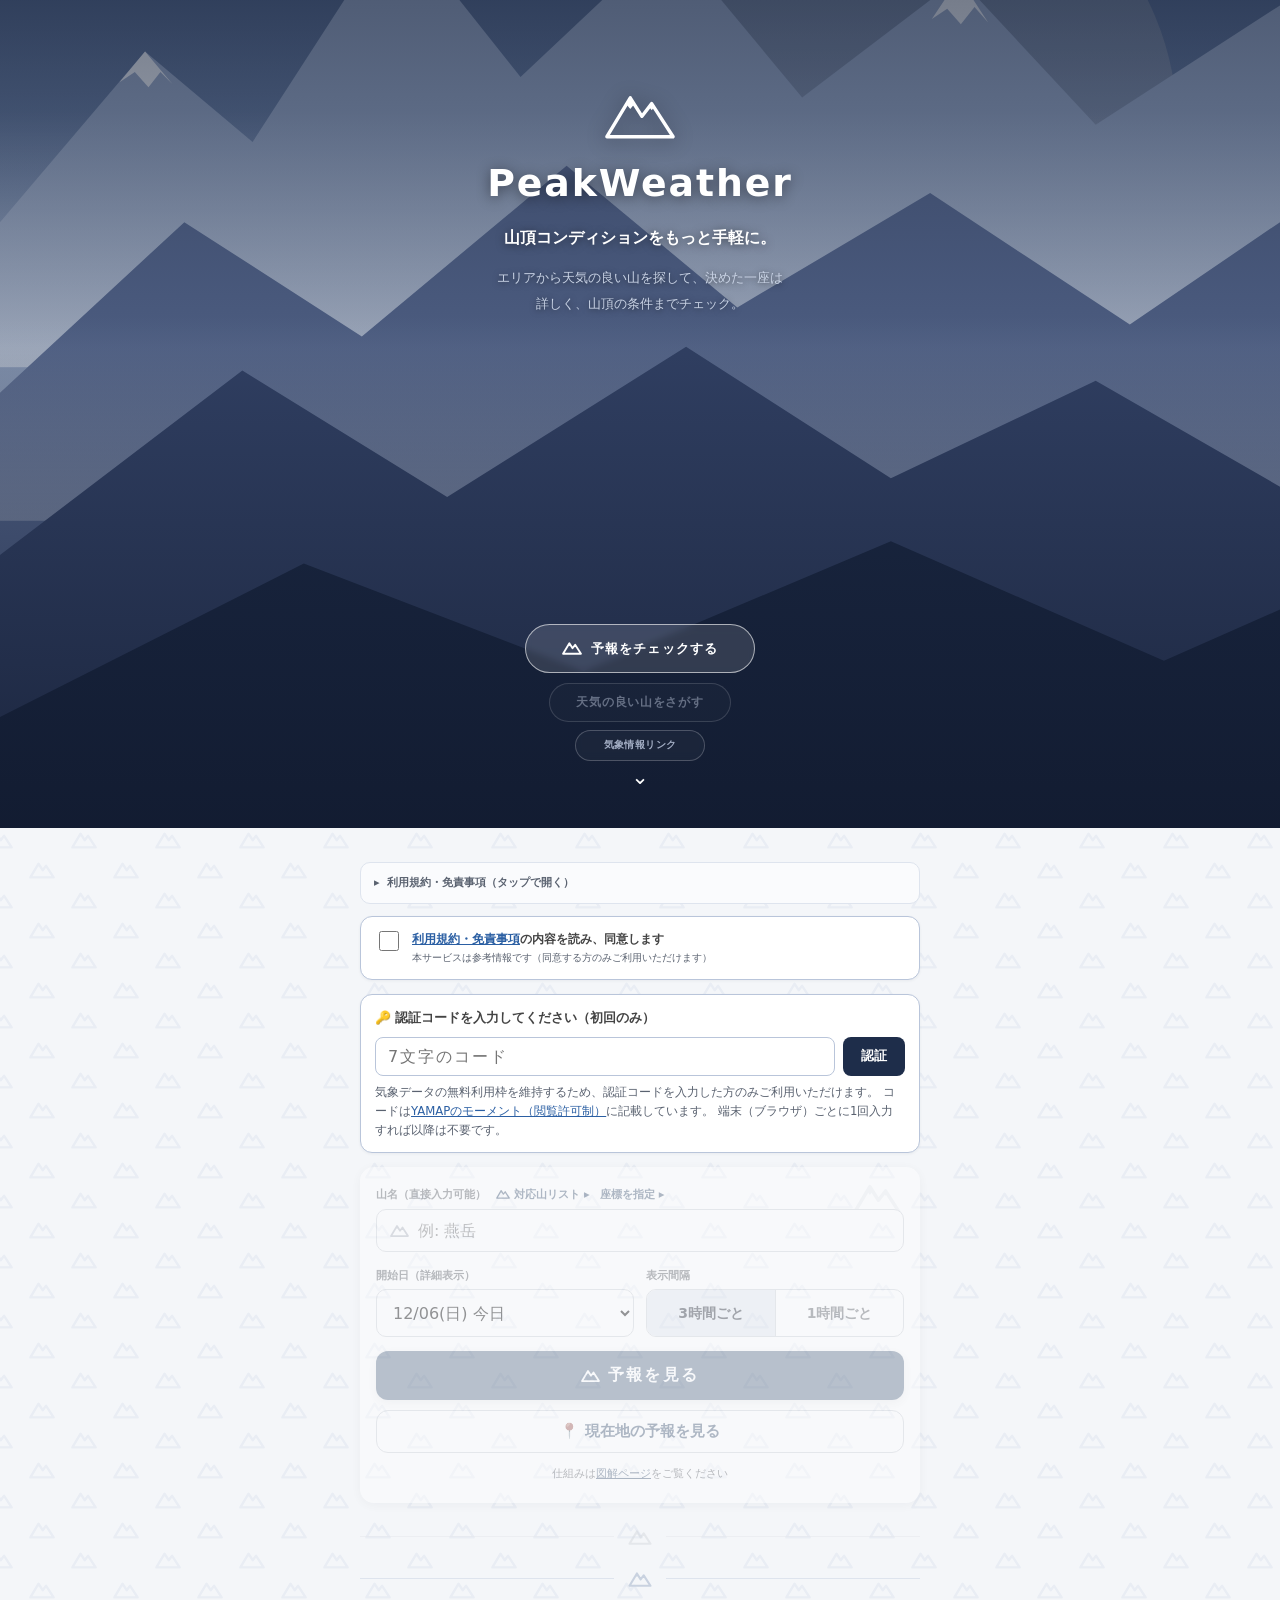
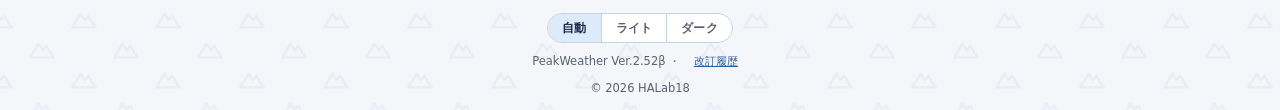
==== commit 927f5ef7: "保存した地点を選んだら山名欄に名前を入れ、実行は検索ボタンに寄せた (ver 2.52β) 2.51β では候補の地点を選んだ瞬間に予報が走り、山名欄は空のままだった。どの地点を 見ているのか画面から" ====
--- a/index.html
+++ b/index.html
@@ -748,7 +748,7 @@
 <footer>
 <div class="pw-theme" id="themeui"></div>
 
-<p>PeakWeather Ver.2.51β ・ <a href="docs/history.html">改訂履歴</a></p>
+<p>PeakWeather Ver.2.52β ・ <a href="docs/history.html">改訂履歴</a></p>
 <p>© 2026 HALab18</p>
 </footer>
 
@@ -1959,6 +1959,13 @@
   let hits=resolveLocal(name).map(m=>({name:m[0],pref:m[2],lat:m[3],lon:m[4],elev:m[5]}));
   if(hits.length===1)return go(hits[0]);
   if(hits.length>1)return showCandidates(hits);
+  // 保存した地点(places.js)の名前がそのまま入っている場合。候補欄から選ぶと山名欄に
+  // 地点名が入るので、日付を変えてもう一度押す操作がここに来る。内蔵DBの山を先に見るので、
+  // 同名の山があれば従来どおり山が優先される。
+  if(typeof placesLoad==="function"){
+    const p=placesLoad().find(x=>x.n===name);
+    if(p)return placeGo(p);
+  }
   // 圏外では地名検索(Open-Meteo)も通らない。内蔵DBに無い山でも、以前見て保存してあれば
   // そのときの座標で予報を描ける(保存済みの座標を使うのはこの経路だけ)。
   if(!navigator.onLine){
@@ -2067,16 +2074,29 @@
   const status=document.getElementById("status");
   document.getElementById("cands").innerHTML="";document.getElementById("out").innerHTML="";
   // 地点名は1回きり。先に受け取っておく(保存した地点かどうかの判定と、圏外の経路で使う)
-  const customLabel=pwSLoad("pw-coord-label");
+  const labelIn=pwSLoad("pw-coord-label");
   pwSDrop("pw-coord-label");
   // 共有URLのハッシュから直接呼ばれる経路なので、point.html 側の検証を通っていない
   // 座標も届きうる。API を叩く前にここで止める。
   if(!inJapan(lat,lon)){status.className="err";status.textContent=OUT_OF_JP;return}
   // 保存した地点(places.js)か。名前・緯度・経度・標高の指定が全部一致したときだけ。
   // 一致しない座標指定は従来どおり圏外用にも保存しない(位置情報を黙って残さない)。
-  const place=!!customLabel&&typeof placesLoad==="function"&&placesLoad().some(p=>
-    p.n===customLabel&&p.la===lat&&p.lo===lon&&p.e===(elevManual==null?null:elevManual));
+  // ★ ラベルが無いとき(共有URL・リロード・ホーム画面からの再起動では sessionStorage が空)は
+  //   座標で照合する。しないと同じ地点なのに「指定地点（市町村）」に落ち、名前も圏外用の
+  //   保存予報も使えない ── リロードしただけで圏外で開けなくなる。
+  const saved=typeof placesLoad==="function"?placesLoad():[];
+  const samePoint=p=>p.la===lat&&p.lo===lon&&p.e===(elevManual==null?null:elevManual);
+  const hit=saved.find(p=>labelIn?(p.n===labelIn&&samePoint(p)):samePoint(p));
+  const place=!!hit;
+  const customLabel=place?hit.n:labelIn;
   const sid=place?"p:"+customLabel:null;
+  // 山名欄にも地点名を入れる。空のままだと「本当にこの地点で調べているのか」が分からない。
+  // 保存していない座標指定では入れないこと: "指定地点（松本市）" を欄に残すと、そのまま
+  // 検索ボタンを押したときに山名として地名検索へ流れて「見つかりません」になる。
+  if(place){
+    document.getElementById("mname").value=customLabel;
+    document.getElementById("mnameClear").hidden=false;
+  }
   // 保存した地点の、圏外で見るための予報。本体の mt から描き直す(標高も保存時の値)
   const replay=async()=>{
     const snap=sid?snapLoadFor(sid,{lat,lon,elev:elevManual}):null;
@@ -2605,14 +2625,9 @@
     }
     const x=el.closest("[data-x]");
     if(x){recentRemove(x.dataset.x);update();return}
-    // 保存した地点: 入力欄には入れず、その座標の予報をすぐ開く(div[data-n] より先に見ること)
-    const pl=el.closest("[data-pl]");
-    if(pl){
-      const hit=placesLoad().find(y=>y.n===pl.dataset.pl);
-      setOpen(false);sugg.innerHTML="";inp.blur();
-      if(hit)placeGo(hit);
-      return;
-    }
+    // ★ 保存した地点の行も、山の候補と同じく **入力欄に入れるだけ**。ここで予報を開くと
+    //   開始日・表示間隔を選ぶ前に走ってしまう(行を選ぶ = 検索の実行、ではない)。
+    //   欄に入った地点名で送信されたときは onsubmit 側が地点として扱う。
     const d=el.closest("div[data-n]");if(!d)return;
     inp.value=d.dataset.n;mclear.hidden=!inp.value;setOpen(false);sugg.innerHTML="";
     inp.blur(); // スマホのキーボードを閉じる
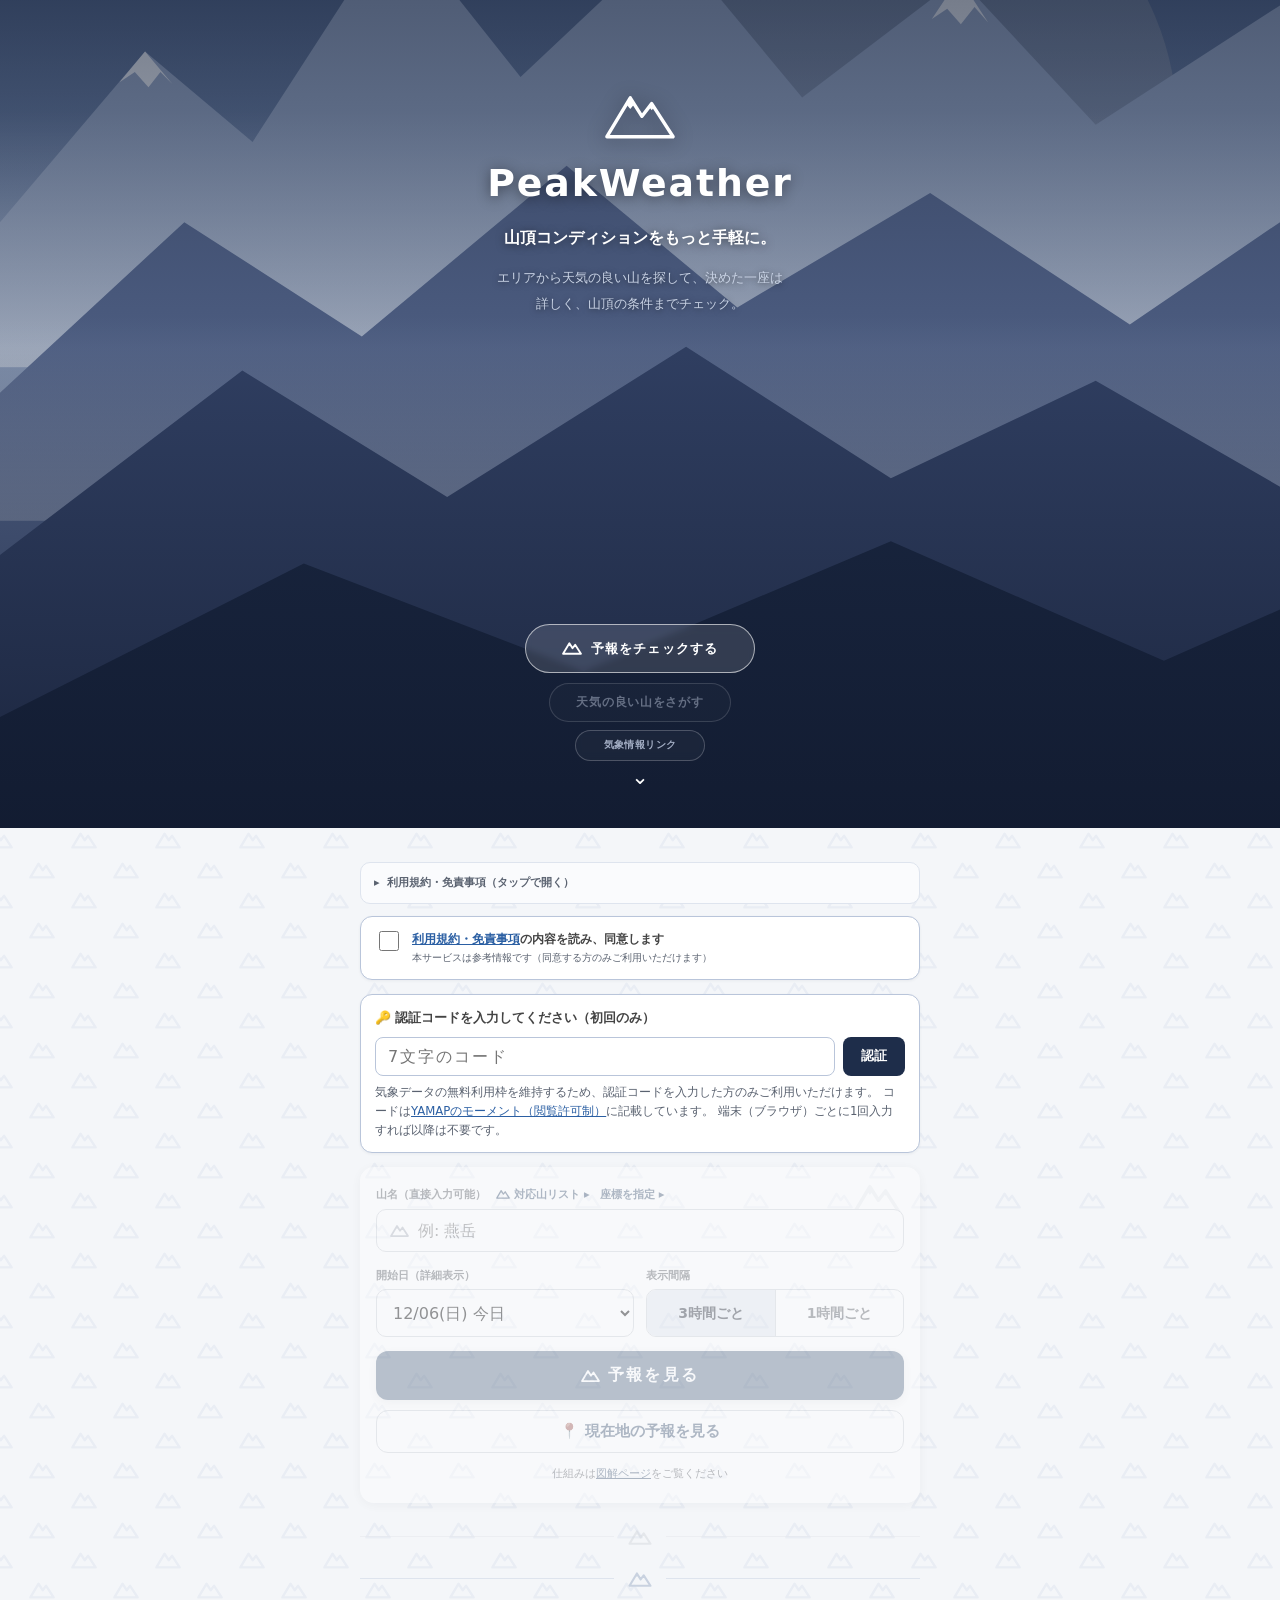
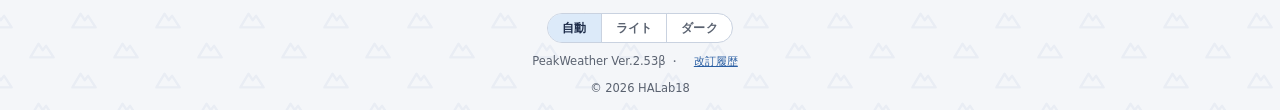
==== commit 6ad63eff: "山名欄の候補を件数で切らず、対応している全ての山を並べた (ver 2.53β) 山名の検索ボックスを開いても西日本の山が出てこなかった(開発者の指摘)。  未入力時の候補を MOUNTAINS…sl" ====
--- a/index.html
+++ b/index.html
@@ -748,7 +748,7 @@
 <footer>
 <div class="pw-theme" id="themeui"></div>
 
-<p>PeakWeather Ver.2.52β ・ <a href="docs/history.html">改訂履歴</a></p>
+<p>PeakWeather Ver.2.53β ・ <a href="docs/history.html">改訂履歴</a></p>
 <p>© 2026 HALab18</p>
 </footer>
 
@@ -2589,7 +2589,7 @@
       `<div data-n="${esc(m[0])}" role="row" tabindex="-1"><span role="gridcell" aria-colindex="1">${esc(m[0])}</span>`
       +`<small role="gridcell" aria-colindex="2">${esc(m[2])} ${m[5]}m</small></div>`).join("");
     // ローミング tabindex: Tab で入れるのは先頭行だけ。以前は全行 tabindex="0" で、
-    // 候補が50件あると候補欄を抜けるのに50回 Tab を押すことになっていた
+    // 候補の件数ぶん Tab を押さないと候補欄を抜けられなかった(いまは未入力時に全件が並ぶ)
     const first=sugg.querySelector("div[data-n]");
     if(first)first.tabIndex=0;
     setOpen(true);sugg.scrollTop=0;
@@ -2599,13 +2599,16 @@
     if(escaped)return;   // Esc で閉じたまま。次の入力(input)で escaped が解ける
     const q=inp.value.trim();
     // 入力中は従来どおり全一致のみ。未入力時だけ履歴を先頭に固定し、
-    // その下は先頭50件(全件は対応山リストページへ)。履歴と同名は50件側から除いて重複を避ける
+    // その下に内蔵DBの全件を並べる。履歴と同名は全件側から除いて重複を避ける。
+    // ★ 件数で切らないこと。以前は先頭50件で切っており、DBの並び(百名山の北→南)のせいで
+    //   北海道〜北アルプスの途中で終わっていた ── スクロールしても西日本の山が1つも出ず、
+    //   「対応していない」ように見えた(西日本の最初の山は63番目)
     // 保存した地点は未入力時は全件、入力中は地点名の部分一致だけを山名候補の上に出す。
     // places.js が読めなかった(404・通信断)ときは、この群だけを出さずに山名検索は動かす
     const pl=typeof placesLoad==="function"?placesLoad():[];
     if(q)return render(MOUNTAINS.filter(m=>m[0].includes(q)||m[1].includes(q)),[],pl.filter(p=>p.n.includes(q)));
     const r=recentLoad();
-    render(MOUNTAINS.filter(m=>!r.some(x=>x.n===m[0])).slice(0,50),r,pl);
+    render(MOUNTAINS.filter(m=>!r.some(x=>x.n===m[0])),r,pl);
   }
   inp.addEventListener("input",()=>{escaped=false;update()});
   inp.addEventListener("focus",update);
